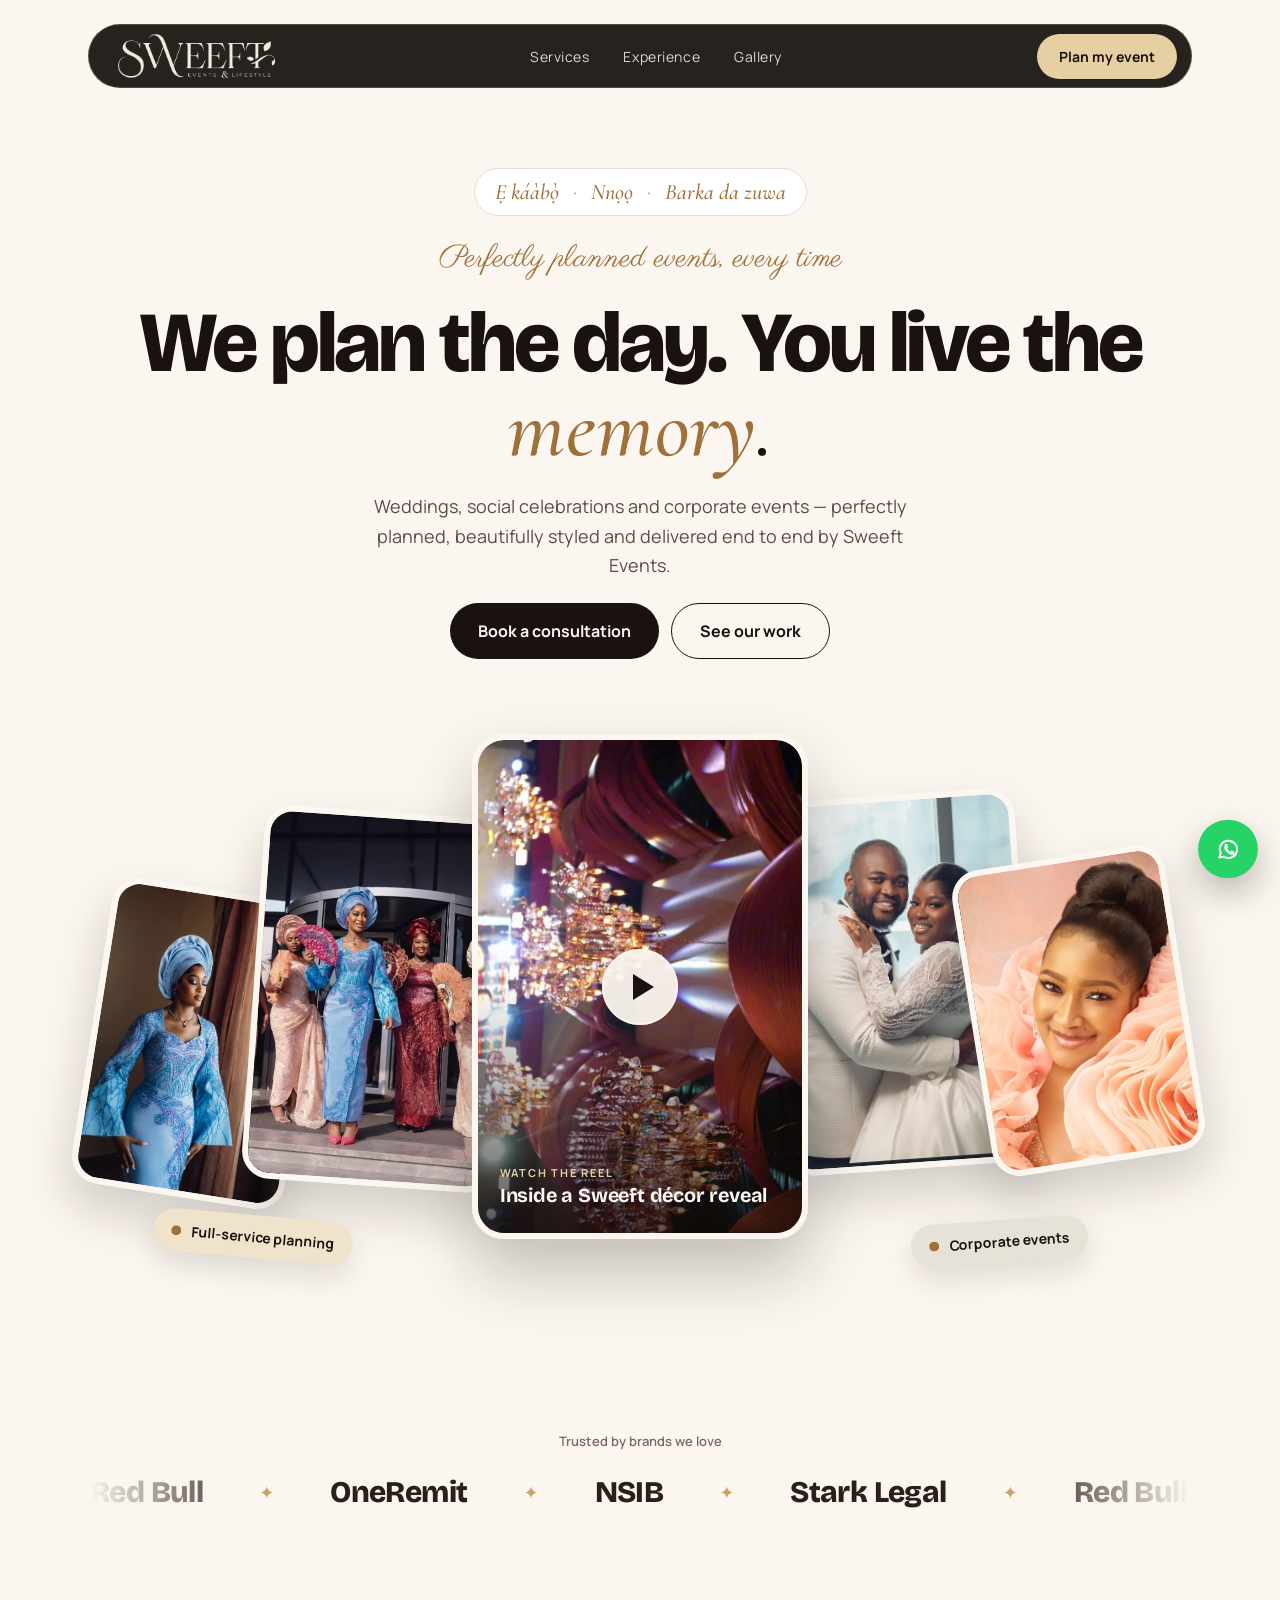
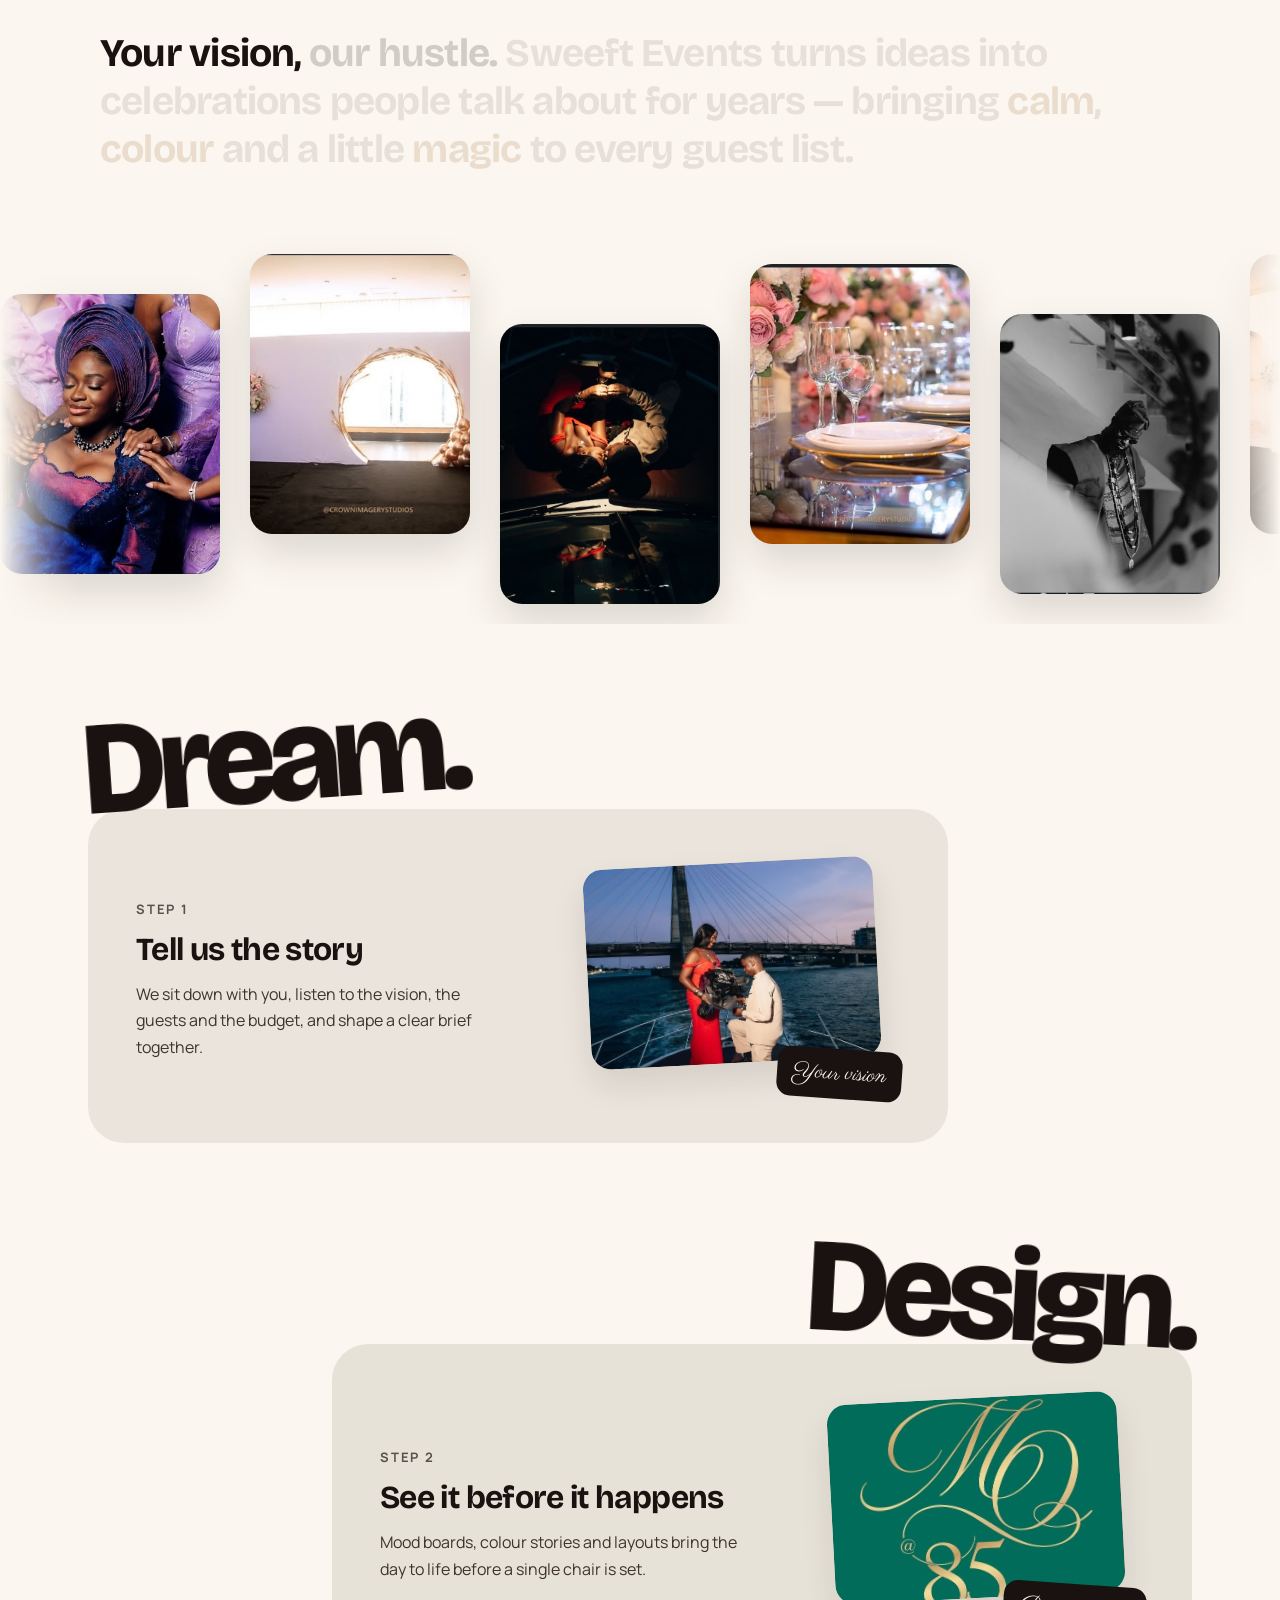
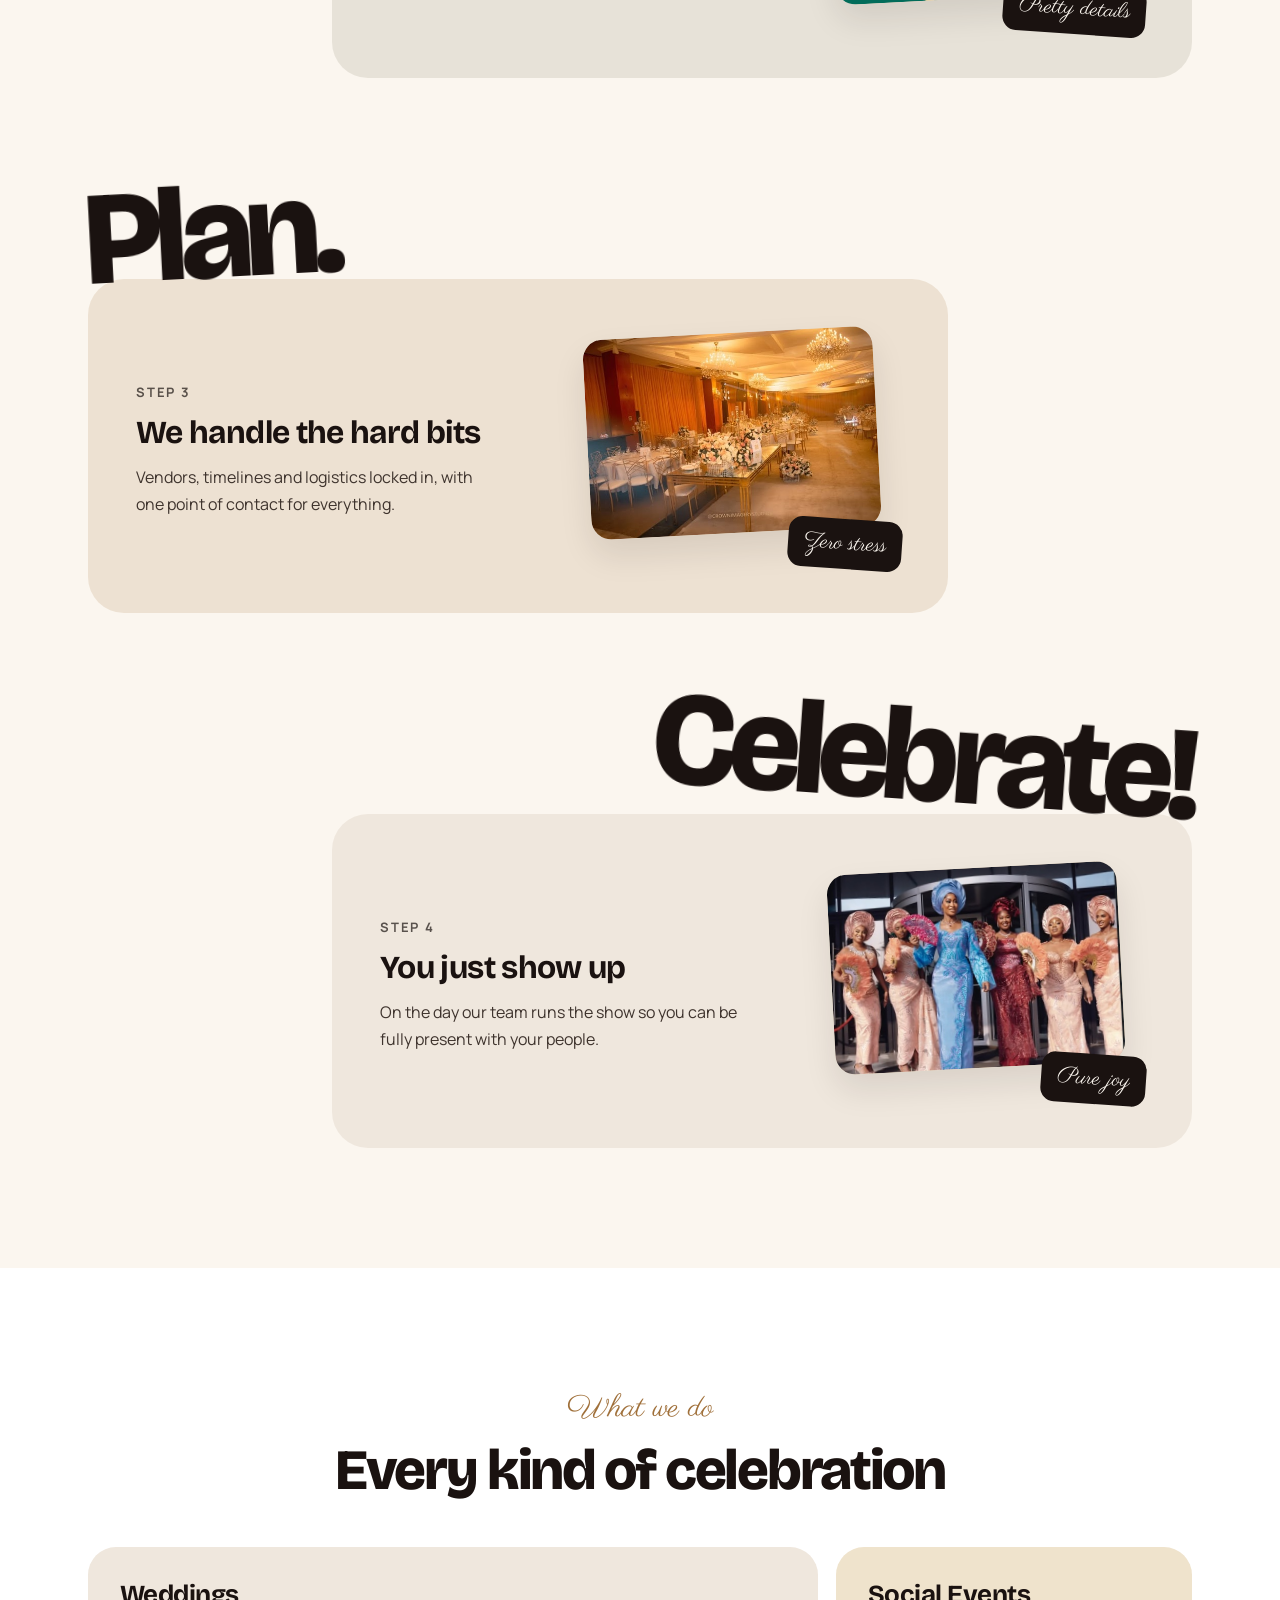
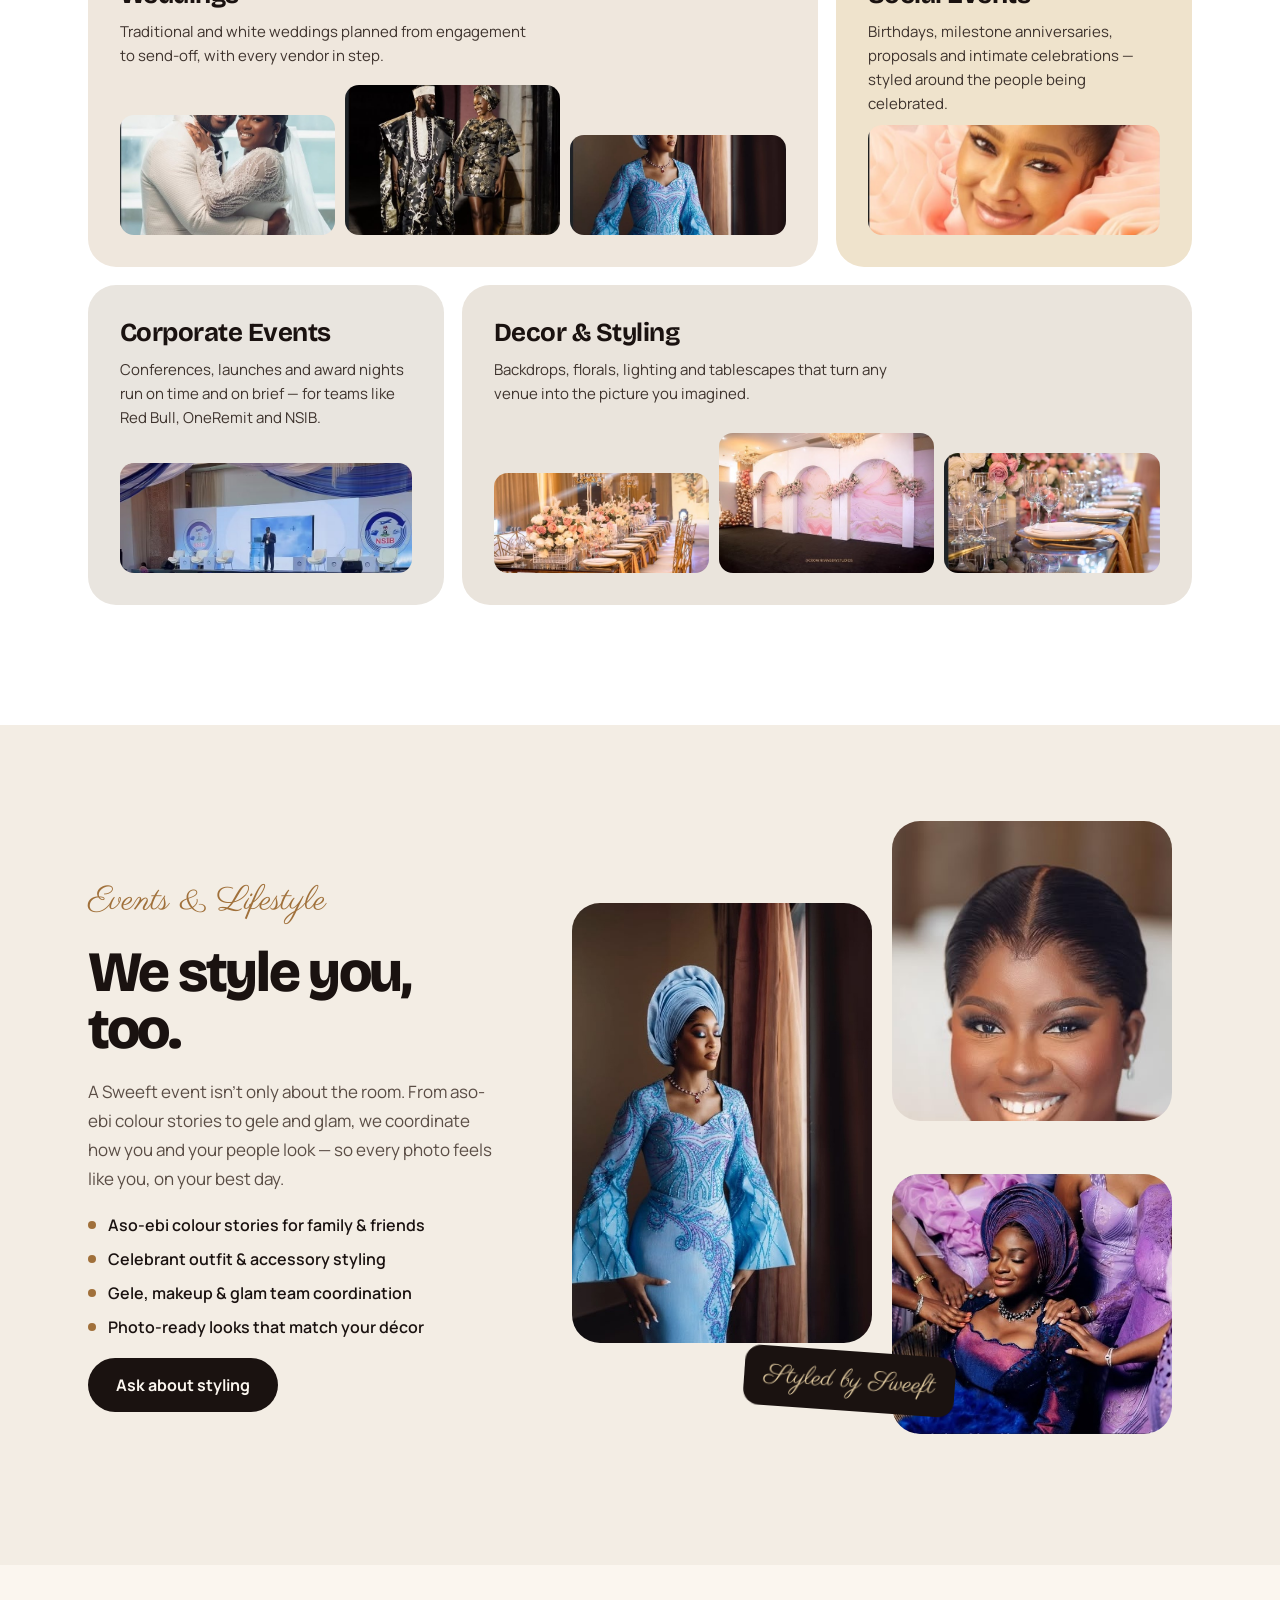
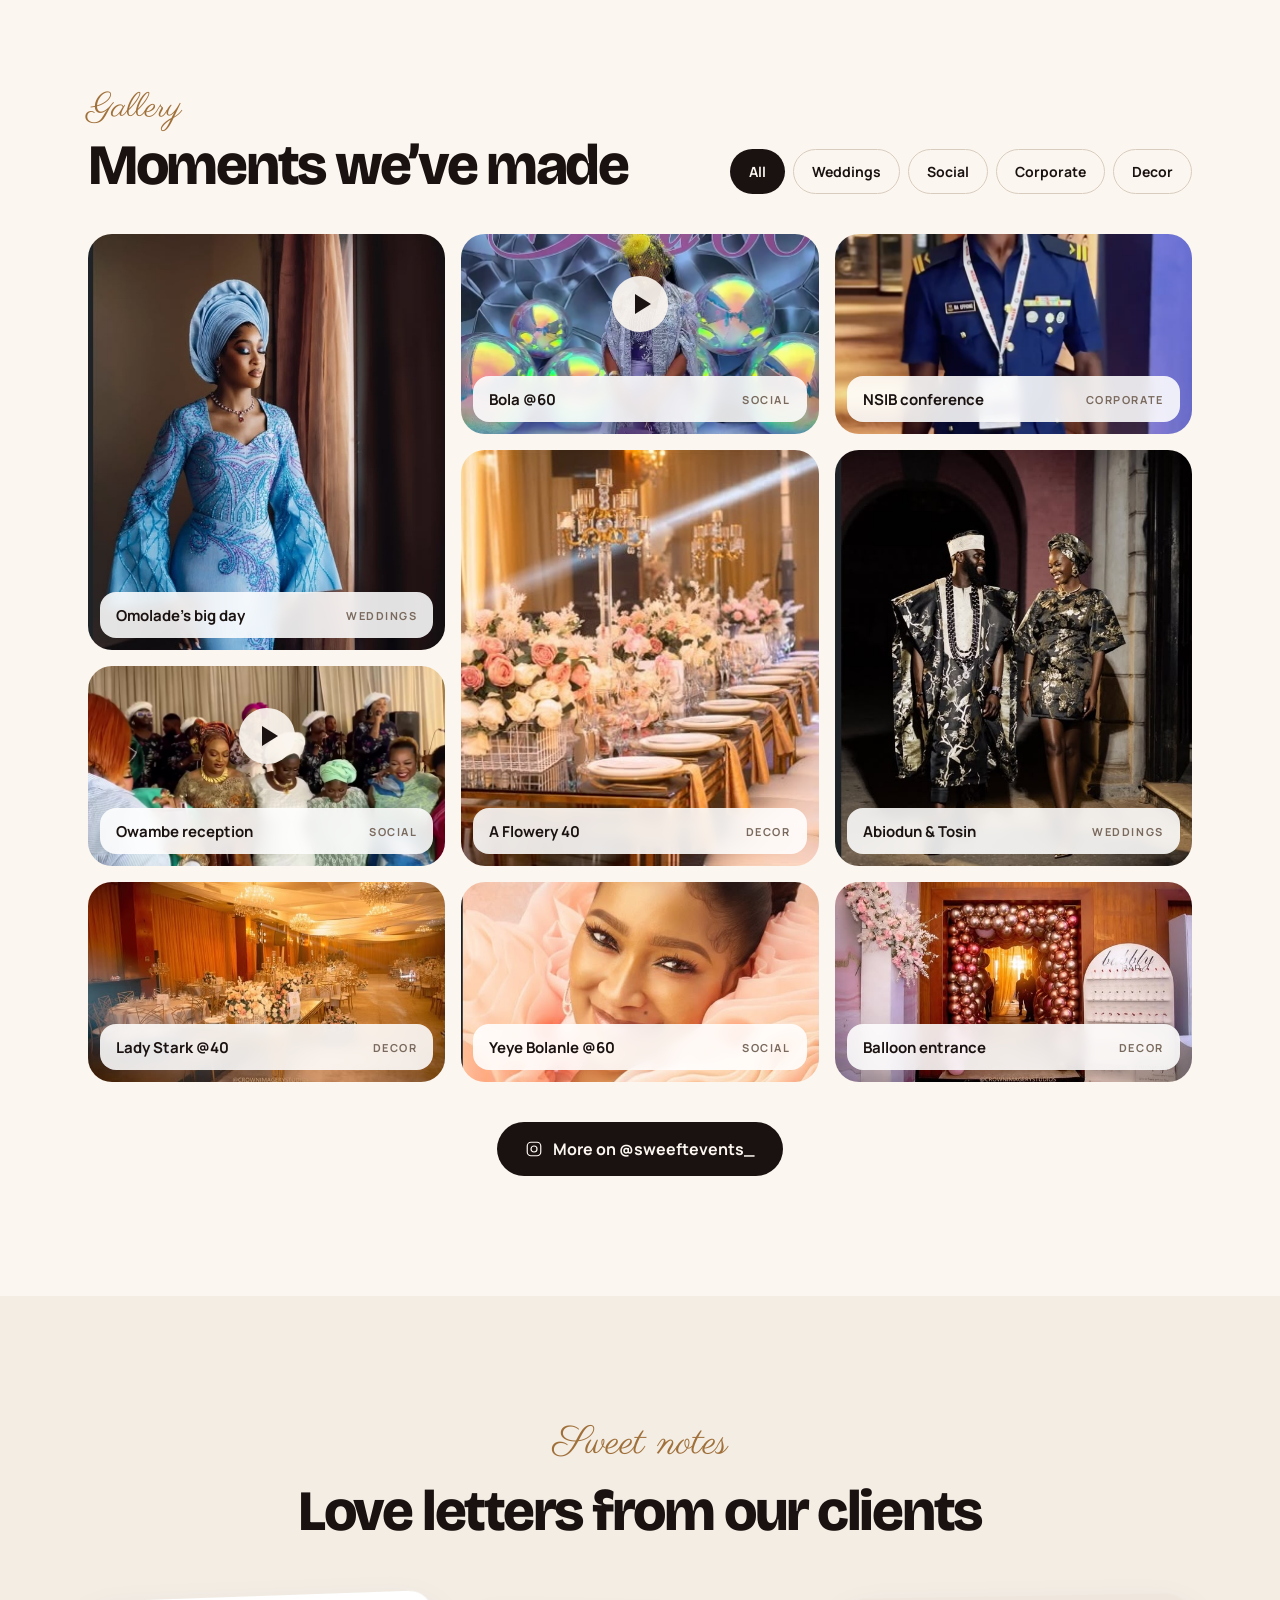
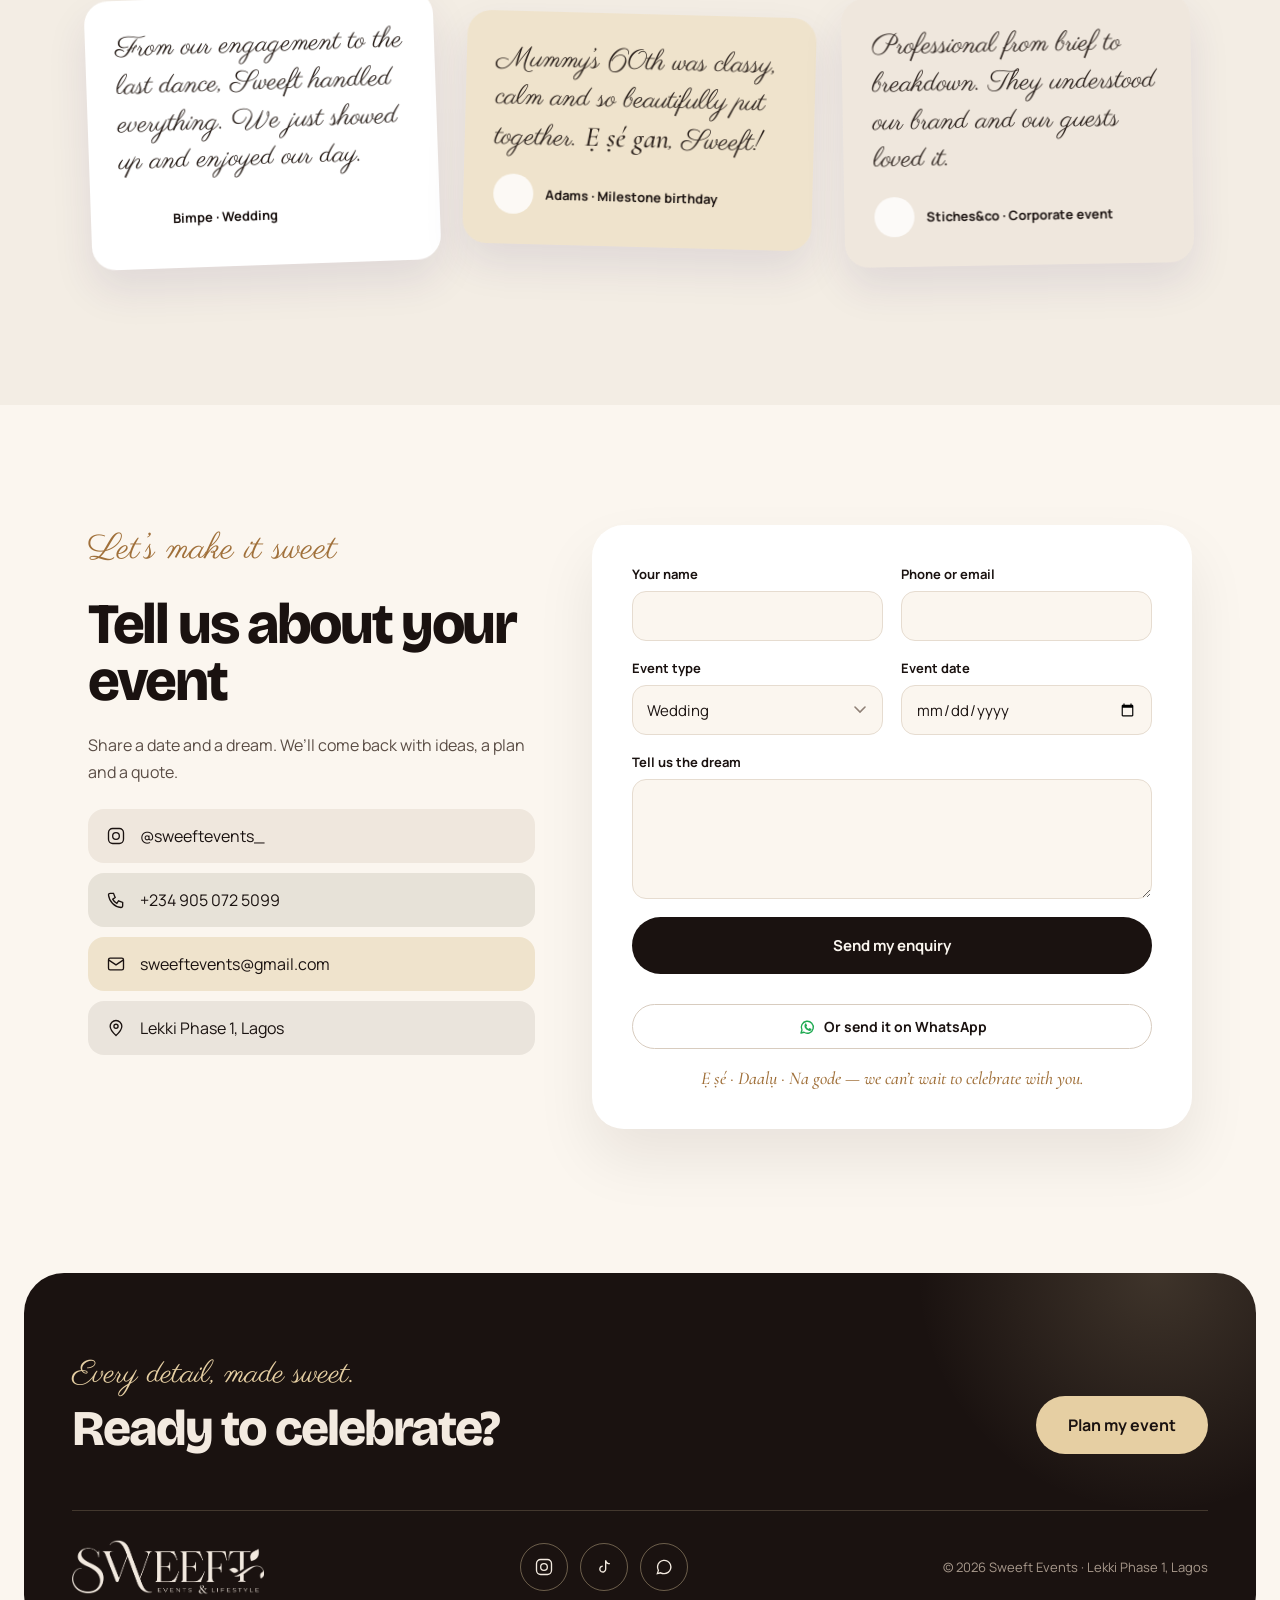
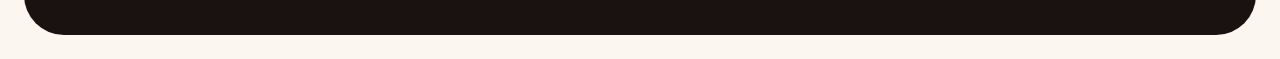
==== sweeft-events-aws/site/index.html @ 555721bb "Sweeft Events static site + project docs" ====
<!DOCTYPE html>
<html lang="en">
<head>
  <meta charset="UTF-8" />
  <meta name="viewport" content="width=device-width, initial-scale=1" />
  <title>Sweeft Events — Weddings, social & corporate events in Lagos</title>
  <meta name="description" content="Weddings, social celebrations and corporate events — perfectly planned, beautifully styled and delivered end to end by Sweeft Events, Lekki Phase 1, Lagos." />
  <link rel="preload" href="fonts/bricolage-grotesque-latin-standard-normal.woff2" as="font" type="font/woff2" crossorigin />
  <link rel="preload" href="fonts/manrope-latin-400-normal.woff2" as="font" type="font/woff2" crossorigin />
  <link rel="preload" href="fonts/manrope-latin-700-normal.woff2" as="font" type="font/woff2" crossorigin />
  <link rel="preload" href="fonts/cormorant-garamond-latin-500-italic.woff2" as="font" type="font/woff2" crossorigin />
  <link rel="preload" href="fonts/parisienne-latin-400-normal.woff2" as="font" type="font/woff2" crossorigin />
  <script>document.documentElement.classList.add("js")</script>
  <link rel="stylesheet" href="css/fonts.css" />
  <link rel="stylesheet" href="css/styles.css" />
  <link rel="stylesheet" href="css/home.css" />
  <link rel="stylesheet" href="css/birthday.css" />
  <script src="js/birthday.js"></script>
</head>
<body data-page="home">
  <div id="nav-root"></div>

  <main>
    <!-- ============ HERO ============ -->
    <section class="hero">
      <div class="hero-head">
        <div class="greet reveal" style="--d:.1s">
          <span class="serif-i" data-lang="yo">Ẹ káàbọ̀</span><i>·</i>
          <span class="serif-i" data-lang="ig">Nnọọ</span><i>·</i>
          <span class="serif-i" data-lang="ha">Barka da zuwa</span>
        </div>
        <p class="script hero-tag reveal" style="--d:.25s">Perfectly planned events, every time</p>
        <h1 class="display hero-title split" data-split style="--d:.35s">We plan the day. You live the <em class="serif-i gold">memory</em><em class="serif-i">.</em></h1>
        <p class="hero-sub reveal" style="--d:.7s">Weddings, social celebrations and corporate events — perfectly planned, beautifully styled and delivered end to end by Sweeft Events.</p>
        <div class="hero-ctas reveal" style="--d:.85s">
          <a href="contact.html" class="btn btn-dark">Book a consultation</a>
          <a href="gallery.html" class="btn btn-outline">See our work</a>
        </div>
      </div>

      <div class="fan" data-fan>
        <div class="fan-card fc-1" style="--r:9deg;--x:-40px;--fd:0s"><div class="ph"><img src="assets/fan-omolade.png" alt="Omolade in a blue gele and lace gown" /></div></div>
        <div class="fan-card fc-2" style="--r:4deg;--x:-24px;--fd:.6s"><div class="ph"><img src="assets/fan-lades.png" alt="#LADEs4everADE aso-ebi guests" /></div></div>
        <div class="fan-card fc-4" style="--r:-4deg;--x:24px;--fd:.3s"><div class="ph"><img src="assets/fan-abiodun-tosin.png" alt="Abiodun and Tosin on their wedding day" /></div></div>
        <div class="fan-card fc-5" style="--r:-9deg;--x:40px;--fd:.9s"><div class="ph"><img src="assets/fan-yeye-bolanle.png" alt="Yeye Bolanle at her 60th" /></div></div>
        <div class="fan-reel" data-reel data-video="mk-decor">
          <div class="ph">
            <img src="assets/fan-reel-mk.png" alt="Inside a Sweeft décor reveal" />
            <video muted loop playsinline preload="none" poster="assets/fan-reel-mk.png" data-src="assets/videos/mk-decor.mp4"></video>
          </div>
          <div class="reel-shade"></div>
          <button class="reel-play" aria-label="Play the décor reveal reel"><img src="assets/play.svg" alt="" /></button>
          <div class="reel-cap">
            <small>WATCH THE REEL</small>
            <strong>Inside a Sweeft décor reveal</strong>
          </div>
        </div>
        <div class="chip chip-a" style="--r:5deg"><img src="assets/dot.svg" alt="" />Full-service planning</div>
        <div class="chip chip-b" style="--r:-4deg"><img src="assets/dot.svg" alt="" />Corporate events</div>
      </div>
    </section>

    <!-- ============ BRANDS ============ -->
    <section class="brands">
      <p class="brands-label reveal">Trusted by brands we love</p>
      <div class="marquee" aria-label="Red Bull, OneRemit, NSIB, Stark Legal">
        <div class="marquee-track">
          <span class="display">Red Bull</span><i>✦</i><span class="display">OneRemit</span><i>✦</i><span class="display">NSIB</span><i>✦</i><span class="display">Stark Legal</span><i>✦</i>
          <span class="display" aria-hidden="true">Red Bull</span><i>✦</i><span class="display" aria-hidden="true">OneRemit</span><i>✦</i><span class="display" aria-hidden="true">NSIB</span><i>✦</i><span class="display" aria-hidden="true">Stark Legal</span><i>✦</i>
        </div>
      </div>
    </section>

    <!-- ============ INTRO STATEMENT ============ -->
    <section class="intro">
      <p class="display intro-text" data-word-reveal>
        <b>Your vision, our hustle.</b> Sweeft Events turns ideas into celebrations people talk about for years — bringing <span class="gold">calm</span>, <span class="gold">colour</span> and a little <span class="gold">magic</span> to every guest list.
      </p>
    </section>

    <!-- ============ MOVING PHOTO BAND (seamless loop) ============ -->
    <section class="band" data-band aria-label="Moments from Sweeft events">
      <div class="band-track">
        <div class="band-set"><figure class="bp ph" style="--y:40px"><img src="assets/band-1.png" alt="Bride in aso-oke with her bridesmaids" loading="lazy" /></figure><figure class="bp ph" style="--y:0px"><img src="assets/band-2.png" alt="Moon-gate arch set-up" loading="lazy" /></figure><figure class="bp ph" style="--y:70px"><img src="assets/band-3.png" alt="Couple portrait at night" loading="lazy" /></figure><figure class="bp ph" style="--y:10px"><img src="assets/band-4.png" alt="Pink florals and gold tableware" loading="lazy" /></figure><figure class="bp ph" style="--y:60px"><img src="assets/band-5.png" alt="Groom in agbada" loading="lazy" /></figure><figure class="bp ph" style="--y:0px"><img src="assets/band-6.png" alt="Marble arches with florals" loading="lazy" /></figure><figure class="bp ph" style="--y:50px"><img src="assets/g-balloon.png" alt="Balloon entrance" loading="lazy" /></figure><figure class="bp ph" style="--y:20px"><img src="assets/style-2.png" alt="Glam makeup close-up" loading="lazy" /></figure><figure class="bp ph" style="--y:70px"><img src="assets/g-ladystark.png" alt="Lady Stark @40 tablescape" loading="lazy" /></figure><figure class="bp ph" style="--y:0px"><img src="assets/step-4.png" alt="Celebrant with friends in aso-ebi" loading="lazy" /></figure><figure class="bp ph" style="--y:45px"><img src="assets/bts-3.png" alt="Florals on marble arches" loading="lazy" /></figure><figure class="bp ph" style="--y:15px"><img src="assets/g-omolade.png" alt="Omolade in a blue gele" loading="lazy" /></figure><figure class="bp ph" style="--y:65px"><img src="assets/svc-wed-2.png" alt="Wedding moment" loading="lazy" /></figure><figure class="bp ph" style="--y:5px"><img src="assets/gp-glam.png" alt="Birthday glam" loading="lazy" /></figure><figure class="bp ph" style="--y:55px"><img src="assets/bts-2.png" alt="Pink roses on a long table" loading="lazy" /></figure><figure class="bp ph" style="--y:25px"><img src="assets/sv-corp-pol.png" alt="Corporate event detail" loading="lazy" /></figure></div>
        <div class="band-set" aria-hidden="true"><figure class="bp ph" style="--y:40px"><img src="assets/band-1.png" alt="Bride in aso-oke with her bridesmaids" loading="lazy" /></figure><figure class="bp ph" style="--y:0px"><img src="assets/band-2.png" alt="Moon-gate arch set-up" loading="lazy" /></figure><figure class="bp ph" style="--y:70px"><img src="assets/band-3.png" alt="Couple portrait at night" loading="lazy" /></figure><figure class="bp ph" style="--y:10px"><img src="assets/band-4.png" alt="Pink florals and gold tableware" loading="lazy" /></figure><figure class="bp ph" style="--y:60px"><img src="assets/band-5.png" alt="Groom in agbada" loading="lazy" /></figure><figure class="bp ph" style="--y:0px"><img src="assets/band-6.png" alt="Marble arches with florals" loading="lazy" /></figure><figure class="bp ph" style="--y:50px"><img src="assets/g-balloon.png" alt="Balloon entrance" loading="lazy" /></figure><figure class="bp ph" style="--y:20px"><img src="assets/style-2.png" alt="Glam makeup close-up" loading="lazy" /></figure><figure class="bp ph" style="--y:70px"><img src="assets/g-ladystark.png" alt="Lady Stark @40 tablescape" loading="lazy" /></figure><figure class="bp ph" style="--y:0px"><img src="assets/step-4.png" alt="Celebrant with friends in aso-ebi" loading="lazy" /></figure><figure class="bp ph" style="--y:45px"><img src="assets/bts-3.png" alt="Florals on marble arches" loading="lazy" /></figure><figure class="bp ph" style="--y:15px"><img src="assets/g-omolade.png" alt="Omolade in a blue gele" loading="lazy" /></figure><figure class="bp ph" style="--y:65px"><img src="assets/svc-wed-2.png" alt="Wedding moment" loading="lazy" /></figure><figure class="bp ph" style="--y:5px"><img src="assets/gp-glam.png" alt="Birthday glam" loading="lazy" /></figure><figure class="bp ph" style="--y:55px"><img src="assets/bts-2.png" alt="Pink roses on a long table" loading="lazy" /></figure><figure class="bp ph" style="--y:25px"><img src="assets/sv-corp-pol.png" alt="Corporate event detail" loading="lazy" /></figure></div>
      </div>
    </section>

    <!-- ============ EXPERIENCE (4 steps) ============ -->
    <section class="experience" id="experience">
      <div class="wrap steps">
        <article class="step">
          <h2 class="display giant reveal-l" style="--r:-4deg">Dream.</h2>
          <div class="step-card reveal" style="background:var(--card-d)">
            <div class="step-text">
              <small>STEP 1</small>
              <h3>Tell us the story</h3>
              <p>We sit down with you, listen to the vision, the guests and the budget, and shape a clear brief together.</p>
            </div>
            <div class="step-visual">
              <div class="step-photo ph"><img src="assets/step-1.png" alt="A couple on a boat in Lagos at dusk" /></div>
              <span class="note script">Your vision</span>
            </div>
          </div>
        </article>
        <article class="step step-right">
          <h2 class="display giant reveal-r" style="--r:3deg">Design.</h2>
          <div class="step-card reveal" style="background:var(--card-e)">
            <div class="step-text">
              <small>STEP 2</small>
              <h3>See it before it happens</h3>
              <p>Mood boards, colour stories and layouts bring the day to life before a single chair is set.</p>
            </div>
            <div class="step-visual">
              <div class="step-photo ph"><img src="assets/step-2.png" alt="Gold monogram on emerald card" /></div>
              <span class="note script">Pretty details</span>
            </div>
          </div>
        </article>
        <article class="step">
          <h2 class="display giant reveal-l" style="--r:-3deg">Plan.</h2>
          <div class="step-card reveal" style="background:var(--card-f)">
            <div class="step-text">
              <small>STEP 3</small>
              <h3>We handle the hard bits</h3>
              <p>Vendors, timelines and logistics locked in, with one point of contact for everything.</p>
            </div>
            <div class="step-visual">
              <div class="step-photo ph"><img src="assets/step-3.png" alt="A banquet hall set for a reception" /></div>
              <span class="note script">Zero stress</span>
            </div>
          </div>
        </article>
        <article class="step step-right">
          <h2 class="display giant reveal-r" style="--r:4deg">Celebrate!</h2>
          <div class="step-card reveal" style="background:var(--card-a)">
            <div class="step-text">
              <small>STEP 4</small>
              <h3>You just show up</h3>
              <p>On the day our team runs the show so you can be fully present with your people.</p>
            </div>
            <div class="step-visual">
              <div class="step-photo ph"><img src="assets/step-4.png" alt="Celebrant with friends in aso-ebi" /></div>
              <span class="note script">Pure joy</span>
            </div>
          </div>
        </article>
      </div>
    </section>

    <!-- ============ SERVICES BENTO ============ -->
    <section class="services" id="services">
      <div class="sec-head">
        <p class="script reveal">What we do</p>
        <h2 class="display sec-title split" data-split>Every kind of celebration</h2>
      </div>
      <div class="wrap bento">
        <a href="services.html#weddings" class="bento-card wide reveal" style="background:var(--card-a)">
          <div class="bento-text"><h3>Weddings</h3><p>Traditional and white weddings planned from engagement to send-off, with every vendor in step.</p></div>
          <div class="thumbs">
            <div class="ph" style="height:120px"><img src="assets/svc-wed-1.png" alt="" /></div>
            <div class="ph" style="height:150px"><img src="assets/svc-wed-2.png" alt="" /></div>
            <div class="ph" style="height:100px"><img src="assets/svc-wed-3.png" alt="" /></div>
          </div>
          <span class="bento-arrow" aria-hidden="true">→</span>
        </a>
        <a href="services.html#social" class="bento-card reveal" style="background:var(--card-b);--d:.1s">
          <div class="bento-text"><h3>Social Events</h3><p>Birthdays, milestone anniversaries, proposals and intimate celebrations — styled around the people being celebrated.</p></div>
          <div class="thumbs"><div class="ph" style="height:110px"><img src="assets/svc-social.png" alt="" /></div></div>
          <span class="bento-arrow" aria-hidden="true">→</span>
        </a>
        <a href="services.html#corporate" class="bento-card reveal" style="background:var(--card-c)">
          <div class="bento-text"><h3>Corporate Events</h3><p>Conferences, launches and award nights run on time and on brief — for teams like Red Bull, OneRemit and NSIB.</p></div>
          <div class="thumbs"><div class="ph" style="height:110px"><img src="assets/svc-corp.png" alt="" /></div></div>
          <span class="bento-arrow" aria-hidden="true">→</span>
        </a>
        <a href="services.html#decor" class="bento-card wide reveal" style="background:var(--card-d);--d:.1s">
          <div class="bento-text"><h3>Decor &amp; Styling</h3><p>Backdrops, florals, lighting and tablescapes that turn any venue into the picture you imagined.</p></div>
          <div class="thumbs">
            <div class="ph" style="height:100px"><img src="assets/svc-decor-1.png" alt="" /></div>
            <div class="ph" style="height:140px"><img src="assets/svc-decor-2.png" alt="" /></div>
            <div class="ph" style="height:120px"><img src="assets/svc-decor-3.png" alt="" /></div>
          </div>
          <span class="bento-arrow" aria-hidden="true">→</span>
        </a>
      </div>
    </section>

    <!-- ============ STYLED BY SWEEFT ============ -->
    <section class="styled">
      <div class="wrap styled-row">
        <div class="styled-text">
          <p class="script reveal">Events &amp; Lifestyle</p>
          <h2 class="display sec-title split" data-split>We style you, too.</h2>
          <p class="lede reveal" style="--d:.15s">A Sweeft event isn’t only about the room. From aso-ebi colour stories to gele and glam, we coordinate how you and your people look — so every photo feels like you, on your best day.</p>
          <ul class="perks">
            <li class="reveal" style="--d:.2s"><img src="assets/dot-gold.svg" alt="" />Aso-ebi colour stories for family &amp; friends</li>
            <li class="reveal" style="--d:.28s"><img src="assets/dot-gold.svg" alt="" />Celebrant outfit &amp; accessory styling</li>
            <li class="reveal" style="--d:.36s"><img src="assets/dot-gold.svg" alt="" />Gele, makeup &amp; glam team coordination</li>
            <li class="reveal" style="--d:.44s"><img src="assets/dot-gold.svg" alt="" />Photo-ready looks that match your décor</li>
          </ul>
          <a href="contact.html?type=styling" class="btn btn-dark reveal" style="--d:.5s">Ask about styling</a>
        </div>
        <div class="collage" data-collage>
          <div class="cl cl-1 ph" data-depth="-0.06"><img src="assets/style-1.png" alt="Bride in blue lace and gele" /></div>
          <div class="cl cl-2 ph" data-depth="0.08"><img src="assets/style-2.png" alt="Glam makeup close-up" /></div>
          <div class="cl cl-3 ph" data-depth="-0.03"><img src="assets/style-3.png" alt="Bride being dressed by her friends" /></div>
          <span class="cl-tag script">Styled by Sweeft</span>
        </div>
      </div>
    </section>

    <!-- ============ GALLERY ============ -->
    <section class="gallery" id="gallery">
      <div class="wrap gallery-head">
        <div>
          <p class="script reveal">Gallery</p>
          <h2 class="display sec-title split" data-split>Moments we’ve made</h2>
        </div>
        <div class="filters reveal" data-filters>
          <span class="filter-pill" aria-hidden="true"></span>
          <button class="is-active" data-filter="all">All</button>
          <button data-filter="weddings">Weddings</button>
          <button data-filter="social">Social</button>
          <button data-filter="corporate">Corporate</button>
          <button data-filter="decor">Decor</button>
        </div>
      </div>
      <div class="wrap masonry" data-masonry>
        <figure class="tile tall" data-cat="weddings"><div class="ph"><img src="assets/g-omolade.png" alt="Omolade’s big day" /></div><figcaption><b>Omolade’s big day</b><small>WEDDINGS</small></figcaption></figure>
        <figure class="tile" data-cat="social" data-video="bola60"><div class="ph"><img src="assets/g-bola60.png" alt="Bola @60" /></div><span class="tile-play"><img src="assets/play-sm.svg" alt="" /></span><figcaption><b>Bola @60</b><small>SOCIAL</small></figcaption></figure>
        <figure class="tile" data-cat="corporate"><div class="ph"><img src="assets/g-nsib.png" alt="NSIB conference" /></div><figcaption><b>NSIB conference</b><small>CORPORATE</small></figcaption></figure>
        <figure class="tile tall" data-cat="decor"><div class="ph"><img src="assets/g-flowery40.png" alt="A Flowery 40" /></div><figcaption><b>A Flowery 40</b><small>DECOR</small></figcaption></figure>
        <figure class="tile tall" data-cat="weddings"><div class="ph"><img src="assets/g-abiodun.png" alt="Abiodun &amp; Tosin" /></div><figcaption><b>Abiodun &amp; Tosin</b><small>WEDDINGS</small></figcaption></figure>
        <figure class="tile" data-cat="social" data-video="owambe"><div class="ph"><img src="assets/g-owambe.png" alt="Owambe reception" /></div><span class="tile-play"><img src="assets/play-sm.svg" alt="" /></span><figcaption><b>Owambe reception</b><small>SOCIAL</small></figcaption></figure>
        <figure class="tile" data-cat="decor"><div class="ph"><img src="assets/g-ladystark.png" alt="Lady Stark @40" /></div><figcaption><b>Lady Stark @40</b><small>DECOR</small></figcaption></figure>
        <figure class="tile" data-cat="social"><div class="ph"><img src="assets/g-yeye.png" alt="Yeye Bolanle @60" /></div><figcaption><b>Yeye Bolanle @60</b><small>SOCIAL</small></figcaption></figure>
        <figure class="tile" data-cat="decor"><div class="ph"><img src="assets/g-balloon.png" alt="Balloon entrance" /></div><figcaption><b>Balloon entrance</b><small>DECOR</small></figcaption></figure>
      </div>
      <div class="center reveal">
        <a class="btn btn-dark" href="https://www.instagram.com/sweeftevents_/" target="_blank" rel="noopener"><img src="assets/ig.svg" alt="" width="18" height="18" />More on @sweeftevents_</a>
      </div>
    </section>

    <!-- ============ SWEET NOTES ============ -->
    <section class="notes">
      <div class="sec-head">
        <p class="script reveal" style="font-size:40px">Sweet notes</p>
        <h2 class="display sec-title split" data-split>Love letters from our clients</h2>
      </div>
      <div class="wrap note-row">
        <blockquote class="note-card reveal" style="--r:-2deg;background:#fff">
          <p>From our engagement to the last dance, Sweeft handled everything. We just showed up and enjoyed our day.</p>
          <footer><img src="assets/avatar.svg" alt="" />Bimpe · Wedding</footer>
        </blockquote>
        <blockquote class="note-card reveal" style="--r:1.5deg;background:var(--card-b);--d:.12s">
          <p>Mummy’s 60th was classy, calm and so beautifully put together. <span class="serif-i">Ẹ ṣé gan</span>, Sweeft!</p>
          <footer><img src="assets/avatar.svg" alt="" />Adams · Milestone birthday</footer>
        </blockquote>
        <blockquote class="note-card reveal" style="--r:-1deg;background:var(--card-a);--d:.24s">
          <p>Professional from brief to breakdown. They understood our brand and our guests loved it.</p>
          <footer><img src="assets/avatar.svg" alt="" />Stiches&amp;co · Corporate event</footer>
        </blockquote>
      </div>
    </section>

    <!-- ============ CONTACT ============ -->
    <section class="contact" id="contact">
      <div class="wrap contact-row">
        <div class="contact-info">
          <p class="script reveal" style="font-size:36px">Let’s make it sweet</p>
          <h2 class="display sec-title split" data-split>Tell us about your event</h2>
          <p class="lede reveal" style="--d:.15s">Share a date and a dream. We’ll come back with ideas, a plan and a quote.</p>
          <div class="contact-rows">
            <a class="crow reveal" style="background:var(--card-a);--d:.2s" href="https://www.instagram.com/sweeftevents_/" target="_blank" rel="noopener"><img src="assets/i-ig.svg" alt="" />@sweeftevents_</a>
            <a class="crow reveal" style="background:var(--card-e);--d:.26s" href="tel:+2349050725099"><img src="assets/i-phone.svg" alt="" />+234 905 072 5099</a>
            <a class="crow reveal" style="background:var(--card-b);--d:.32s" href="mailto:sweeftevents@gmail.com"><img src="assets/i-mail.svg" alt="" />sweeftevents@gmail.com</a>
            <a class="crow reveal" style="background:var(--card-d);--d:.38s" href="https://maps.google.com/?q=Lekki+Phase+1+Lagos" target="_blank" rel="noopener"><img src="assets/i-pin.svg" alt="" />Lekki Phase 1, Lagos</a>
          </div>
        </div>
        <form class="enquiry reveal-scale" data-enquiry novalidate>
          <div class="pair">
            <div class="field"><label for="h-name">Your name</label><input class="input" id="h-name" name="name" required /></div>
            <div class="field"><label for="h-contact">Phone or email</label><input class="input" id="h-contact" name="contact" required /></div>
          </div>
          <div class="pair">
            <div class="field"><label for="h-type">Event type</label>
              <select class="input" id="h-type" name="type"><option>Wedding</option><option>Social event</option><option>Corporate event</option><option>Decor &amp; styling</option><option>Other</option></select>
            </div>
            <div class="field"><label for="h-date">Event date</label><input class="input" id="h-date" name="date" type="date" /></div>
          </div>
          <div class="field"><label for="h-dream">Tell us the dream</label><textarea class="input" id="h-dream" name="dream"></textarea></div>
          <button class="btn btn-dark btn-block" type="submit">Send my enquiry</button>
          <p class="thanks serif-i">Ẹ ṣé · Daalụ · Na gode — we can’t wait to celebrate with you.</p>
        </form>
      </div>
    </section>
  </main>

  <div id="footer-root"></div>

  <script src="js/lenis.min.js"></script>
  <script src="js/config.js"></script>
  <script src="js/main.js"></script>
</body>
</html>
---- sweeft-events-aws/site/css/fonts.css ----
/* Self-hosted fonts (Fontsource, SIL Open Font License) */
/* manrope-vietnamese-400-normal */
@font-face {
  font-family: 'Manrope';
  font-style: normal;
  font-display: swap;
  font-weight: 400;
  src: url(../fonts/manrope-vietnamese-400-normal.woff2) format('woff2');
  unicode-range: U+0102-0103,U+0110-0111,U+0128-0129,U+0168-0169,U+01A0-01A1,U+01AF-01B0,U+0300-0301,U+0303-0304,U+0308-0309,U+0323,U+0329,U+1EA0-1EF9,U+20AB;
}

/* manrope-latin-ext-400-normal */
@font-face {
  font-family: 'Manrope';
  font-style: normal;
  font-display: swap;
  font-weight: 400;
  src: url(../fonts/manrope-latin-ext-400-normal.woff2) format('woff2');
  unicode-range: U+0100-02BA,U+02BD-02C5,U+02C7-02CC,U+02CE-02D7,U+02DD-02FF,U+0304,U+0308,U+0329,U+1D00-1DBF,U+1E00-1E9F,U+1EF2-1EFF,U+2020,U+20A0-20AB,U+20AD-20C0,U+2113,U+2C60-2C7F,U+A720-A7FF;
}

/* manrope-latin-400-normal */
@font-face {
  font-family: 'Manrope';
  font-style: normal;
  font-display: swap;
  font-weight: 400;
  src: url(../fonts/manrope-latin-400-normal.woff2) format('woff2');
  unicode-range: U+0000-00FF,U+0131,U+0152-0153,U+02BB-02BC,U+02C6,U+02DA,U+02DC,U+0304,U+0308,U+0329,U+2000-206F,U+20AC,U+2122,U+2191,U+2193,U+2212,U+2215,U+FEFF,U+FFFD;
}

/* manrope-vietnamese-600-normal */
@font-face {
  font-family: 'Manrope';
  font-style: normal;
  font-display: swap;
  font-weight: 600;
  src: url(../fonts/manrope-vietnamese-600-normal.woff2) format('woff2');
  unicode-range: U+0102-0103,U+0110-0111,U+0128-0129,U+0168-0169,U+01A0-01A1,U+01AF-01B0,U+0300-0301,U+0303-0304,U+0308-0309,U+0323,U+0329,U+1EA0-1EF9,U+20AB;
}

/* manrope-latin-ext-600-normal */
@font-face {
  font-family: 'Manrope';
  font-style: normal;
  font-display: swap;
  font-weight: 600;
  src: url(../fonts/manrope-latin-ext-600-normal.woff2) format('woff2');
  unicode-range: U+0100-02BA,U+02BD-02C5,U+02C7-02CC,U+02CE-02D7,U+02DD-02FF,U+0304,U+0308,U+0329,U+1D00-1DBF,U+1E00-1E9F,U+1EF2-1EFF,U+2020,U+20A0-20AB,U+20AD-20C0,U+2113,U+2C60-2C7F,U+A720-A7FF;
}

/* manrope-latin-600-normal */
@font-face {
  font-family: 'Manrope';
  font-style: normal;
  font-display: swap;
  font-weight: 600;
  src: url(../fonts/manrope-latin-600-normal.woff2) format('woff2');
  unicode-range: U+0000-00FF,U+0131,U+0152-0153,U+02BB-02BC,U+02C6,U+02DA,U+02DC,U+0304,U+0308,U+0329,U+2000-206F,U+20AC,U+2122,U+2191,U+2193,U+2212,U+2215,U+FEFF,U+FFFD;
}

/* manrope-vietnamese-700-normal */
@font-face {
  font-family: 'Manrope';
  font-style: normal;
  font-display: swap;
  font-weight: 700;
  src: url(../fonts/manrope-vietnamese-700-normal.woff2) format('woff2');
  unicode-range: U+0102-0103,U+0110-0111,U+0128-0129,U+0168-0169,U+01A0-01A1,U+01AF-01B0,U+0300-0301,U+0303-0304,U+0308-0309,U+0323,U+0329,U+1EA0-1EF9,U+20AB;
}

/* manrope-latin-ext-700-normal */
@font-face {
  font-family: 'Manrope';
  font-style: normal;
  font-display: swap;
  font-weight: 700;
  src: url(../fonts/manrope-latin-ext-700-normal.woff2) format('woff2');
  unicode-range: U+0100-02BA,U+02BD-02C5,U+02C7-02CC,U+02CE-02D7,U+02DD-02FF,U+0304,U+0308,U+0329,U+1D00-1DBF,U+1E00-1E9F,U+1EF2-1EFF,U+2020,U+20A0-20AB,U+20AD-20C0,U+2113,U+2C60-2C7F,U+A720-A7FF;
}

/* manrope-latin-700-normal */
@font-face {
  font-family: 'Manrope';
  font-style: normal;
  font-display: swap;
  font-weight: 700;
  src: url(../fonts/manrope-latin-700-normal.woff2) format('woff2');
  unicode-range: U+0000-00FF,U+0131,U+0152-0153,U+02BB-02BC,U+02C6,U+02DA,U+02DC,U+0304,U+0308,U+0329,U+2000-206F,U+20AC,U+2122,U+2191,U+2193,U+2212,U+2215,U+FEFF,U+FFFD;
}

/* parisienne-latin-ext-400-normal */
@font-face {
  font-family: 'Parisienne';
  font-style: normal;
  font-display: swap;
  font-weight: 400;
  src: url(../fonts/parisienne-latin-ext-400-normal.woff2) format('woff2');
  unicode-range: U+0100-02BA,U+02BD-02C5,U+02C7-02CC,U+02CE-02D7,U+02DD-02FF,U+0304,U+0308,U+0329,U+1D00-1DBF,U+1E00-1E9F,U+1EF2-1EFF,U+2020,U+20A0-20AB,U+20AD-20C0,U+2113,U+2C60-2C7F,U+A720-A7FF;
}

/* parisienne-latin-400-normal */
@font-face {
  font-family: 'Parisienne';
  font-style: normal;
  font-display: swap;
  font-weight: 400;
  src: url(../fonts/parisienne-latin-400-normal.woff2) format('woff2');
  unicode-range: U+0000-00FF,U+0131,U+0152-0153,U+02BB-02BC,U+02C6,U+02DA,U+02DC,U+0304,U+0308,U+0329,U+2000-206F,U+20AC,U+2122,U+2191,U+2193,U+2212,U+2215,U+FEFF,U+FFFD;
}

/* cormorant-garamond-vietnamese-500-italic */
@font-face {
  font-family: 'Cormorant Garamond';
  font-style: italic;
  font-display: swap;
  font-weight: 500;
  src: url(../fonts/cormorant-garamond-vietnamese-500-italic.woff2) format('woff2');
  unicode-range: U+0102-0103,U+0110-0111,U+0128-0129,U+0168-0169,U+01A0-01A1,U+01AF-01B0,U+0300-0301,U+0303-0304,U+0308-0309,U+0323,U+0329,U+1EA0-1EF9,U+20AB;
}

/* cormorant-garamond-latin-ext-500-italic */
@font-face {
  font-family: 'Cormorant Garamond';
  font-style: italic;
  font-display: swap;
  font-weight: 500;
  src: url(../fonts/cormorant-garamond-latin-ext-500-italic.woff2) format('woff2');
  unicode-range: U+0100-02BA,U+02BD-02C5,U+02C7-02CC,U+02CE-02D7,U+02DD-02FF,U+0304,U+0308,U+0329,U+1D00-1DBF,U+1E00-1E9F,U+1EF2-1EFF,U+2020,U+20A0-20AB,U+20AD-20C0,U+2113,U+2C60-2C7F,U+A720-A7FF;
}

/* cormorant-garamond-latin-500-italic */
@font-face {
  font-family: 'Cormorant Garamond';
  font-style: italic;
  font-display: swap;
  font-weight: 500;
  src: url(../fonts/cormorant-garamond-latin-500-italic.woff2) format('woff2');
  unicode-range: U+0000-00FF,U+0131,U+0152-0153,U+02BB-02BC,U+02C6,U+02DA,U+02DC,U+0304,U+0308,U+0329,U+2000-206F,U+20AC,U+2122,U+2191,U+2193,U+2212,U+2215,U+FEFF,U+FFFD;
}

/* bricolage-grotesque-vietnamese-standard-normal */
@font-face {
  font-family: 'Bricolage Grotesque';
  font-style: normal;
  font-display: swap;
  font-weight: 200 800;
  font-stretch: 75% 100%;
  src: url(../fonts/bricolage-grotesque-vietnamese-standard-normal.woff2) format('woff2-variations');
  unicode-range: U+0102-0103,U+0110-0111,U+0128-0129,U+0168-0169,U+01A0-01A1,U+01AF-01B0,U+0300-0301,U+0303-0304,U+0308-0309,U+0323,U+0329,U+1EA0-1EF9,U+20AB;
}

/* bricolage-grotesque-latin-ext-standard-normal */
@font-face {
  font-family: 'Bricolage Grotesque';
  font-style: normal;
  font-display: swap;
  font-weight: 200 800;
  font-stretch: 75% 100%;
  src: url(../fonts/bricolage-grotesque-latin-ext-standard-normal.woff2) format('woff2-variations');
  unicode-range: U+0100-02BA,U+02BD-02C5,U+02C7-02CC,U+02CE-02D7,U+02DD-02FF,U+0304,U+0308,U+0329,U+1D00-1DBF,U+1E00-1E9F,U+1EF2-1EFF,U+2020,U+20A0-20AB,U+20AD-20C0,U+2113,U+2C60-2C7F,U+A720-A7FF;
}

/* bricolage-grotesque-latin-standard-normal */
@font-face {
  font-family: 'Bricolage Grotesque';
  font-style: normal;
  font-display: swap;
  font-weight: 200 800;
  font-stretch: 75% 100%;
  src: url(../fonts/bricolage-grotesque-latin-standard-normal.woff2) format('woff2-variations');
  unicode-range: U+0000-00FF,U+0131,U+0152-0153,U+02BB-02BC,U+02C6,U+02DA,U+02DC,U+0304,U+0308,U+0329,U+2000-206F,U+20AC,U+2122,U+2191,U+2193,U+2212,U+2215,U+FEFF,U+FFFD;
}
---- sweeft-events-aws/site/css/styles.css ----
/* =========================================================
   Sweeft Events — shared styles
   Built from Figma "Tech-Consultant" › Page 5
   ========================================================= */

:root {
  --ink: #1a1210;
  --ink-2: #2a201b;
  --ink-3: #3e332d;
  --muted: #5a4d45;
  --muted-2: #7a6a5e;
  --muted-3: #8f8076;
  --gold: #a0703a;
  --gold-2: #c9a46a;
  --sand: #e6cfa3;
  --cream: #fbf6ef;
  --cream-2: #f3ede4;
  --cream-3: #f3eae0;
  --line: #e6dcd0;
  --line-2: #d8ccbf;
  --card-a: #efe7dd;
  --card-b: #efe3cc;
  --card-c: #e9e5df;
  --card-d: #eae4dc;
  --card-e: #e7e2d8;
  --card-f: #ede1d2;

  --f-display: "Bricolage Grotesque", system-ui, sans-serif;
  --f-body: "Manrope", system-ui, sans-serif;
  --f-serif: "Cormorant Garamond", Georgia, serif;
  --f-script: "Parisienne", cursive;

  --wrap: 1240px;
  --pad: clamp(20px, 6.9vw, 100px);
  --ease: cubic-bezier(.22, 1, .36, 1);
  --ease-spring: cubic-bezier(.34, 1.56, .64, 1);
}

*, *::before, *::after { box-sizing: border-box; }
html { scroll-behavior: smooth; }
html.lenis, html.lenis body { height: auto; scroll-behavior: auto; }
.lenis.lenis-stopped { overflow: clip; }
.lenis.lenis-smooth iframe { pointer-events: none; }
body {
  margin: 0;
  background: var(--cream);
  color: var(--ink);
  font-family: var(--f-body);
  -webkit-font-smoothing: antialiased;
  overflow-x: hidden;
}
img, video { display: block; max-width: 100%; }
a { color: inherit; text-decoration: none; }
button { font: inherit; color: inherit; background: none; border: 0; cursor: pointer; }
p { margin: 0; }
h1, h2, h3, h4 { margin: 0; font-weight: inherit; }

.wrap { width: min(var(--wrap), 100% - 2 * var(--pad)); margin-inline: auto; }
.display { font-family: var(--f-display); font-weight: 800; font-optical-sizing: auto; }
.script { font-family: var(--f-script); color: var(--gold); font-weight: 400; }
.serif-i { font-family: var(--f-serif); font-style: italic; font-weight: 500; }
.gold { color: var(--gold); }

/* Photos: warm placeholder while loading / if missing */
.ph { background: linear-gradient(135deg, #e9dccb, #d9c4a8); overflow: hidden; position: relative; }
.ph > img { width: 100%; height: 100%; object-fit: cover; transition: opacity .8s ease, transform 1.2s var(--ease); }
.ph > img.is-loading { opacity: 0; }

/* ---------- Section headings ---------- */
.sec-head { display: flex; flex-direction: column; align-items: center; text-align: center; gap: 12px; }
.sec-head .script { font-size: clamp(26px, 2.4vw, 34px); }
.sec-title { font-size: clamp(38px, 4.45vw, 64px); line-height: 1; letter-spacing: -0.04em; }

/* ---------- Buttons ---------- */
.btn {
  display: inline-flex; align-items: center; justify-content: center; gap: 10px;
  padding: 16px 28px; border-radius: 999px; font-weight: 700; font-size: 16px;
  white-space: nowrap; position: relative; overflow: hidden; isolation: isolate;
  transition: transform .4s var(--ease), box-shadow .4s var(--ease), background-color .3s, color .3s;
}
.btn::after {
  content: ""; position: absolute; inset: 0; z-index: -1; border-radius: inherit;
  transform: translateY(101%); transition: transform .45s var(--ease);
}
.btn:hover { transform: translateY(-2px); }
.btn:hover::after { transform: translateY(0); }
.btn:active { transform: translateY(0) scale(.98); }
.btn-dark { background: var(--ink); color: var(--cream); }
.btn-dark::after { background: var(--gold); }
.btn-dark:hover { box-shadow: 0 14px 30px rgba(26,18,16,.22); }
.btn-outline { border: 1.5px solid var(--ink); color: var(--ink); }
.btn-outline::after { background: var(--ink); }
.btn-outline:hover { color: var(--cream); }
.btn-sand { background: var(--sand); color: var(--ink); }
.btn-sand::after { background: var(--cream); }
.btn-block { width: 100%; padding: 18px 24px; font-size: 15px; }
.btn svg { width: 18px; height: 18px; flex: none; }

/* ---------- Nav ---------- */
.nav-shell {
  position: fixed; inset: 24px 0 auto; z-index: 50; pointer-events: none;
  transform: translate3d(0,0,0); will-change: transform; transition: transform .6s var(--ease);
}
.nav-shell.is-scrolled { transform: translate3d(0,-10px,0); }
.nav {
  pointer-events: auto; height: 64px; display: flex; align-items: center; justify-content: space-between;
  padding: 10px 14px 10px 28px; border-radius: 999px;
  background: rgba(20,16,13,.92); border: 1px solid rgba(230,207,163,.22);
  backdrop-filter: blur(14px); -webkit-backdrop-filter: blur(14px);
  box-shadow: 0 10px 40px rgba(26,18,16,.0); transition: box-shadow .4s;
}
.nav-shell.is-scrolled .nav { box-shadow: 0 14px 40px rgba(26,18,16,.25); }
.nav-logo { width: 158px; height: 46px; flex: none; display: block; }
.logo { display: block; width: 100%; height: 100%; object-fit: contain; }
.nav-links { display: flex; gap: 34px; font-size: 14px; letter-spacing: .04em; color: var(--cream-3); }
.nav-links a { position: relative; padding: 6px 0; opacity: .9; transition: opacity .3s, color .3s; }
.nav-links a::after {
  content: ""; position: absolute; left: 0; right: 0; bottom: 0; height: 1px; background: var(--sand);
  transform: scaleX(0); transform-origin: right; transition: transform .45s var(--ease);
}
.nav-links a:hover, .nav-links a.is-active { opacity: 1; color: var(--sand); }
.nav-links a:hover::after, .nav-links a.is-active::after { transform: scaleX(1); transform-origin: left; }
.nav-right { display: flex; align-items: center; gap: 14px; }
.nav .btn { padding: 13px 22px; font-size: 14px; }
.nav-burger { display: none; width: 44px; height: 44px; border-radius: 50%; background: var(--sand); place-items: center; }
.nav-burger span { display: block; width: 18px; height: 2px; background: var(--ink); position: relative; transition: transform .3s; }
.nav-burger span::before, .nav-burger span::after {
  content: ""; position: absolute; left: 0; width: 18px; height: 2px; background: var(--ink); transition: transform .3s, top .3s;
}
.nav-burger span::before { top: -6px; }
.nav-burger span::after { top: 6px; }
.nav-open .nav-burger span { background: transparent; }
.nav-open .nav-burger span::before { top: 0; transform: rotate(45deg); }
.nav-open .nav-burger span::after { top: 0; transform: rotate(-45deg); }

.mobile-menu {
  position: fixed; inset: 0; z-index: 45; background: var(--ink); color: var(--cream-3);
  display: flex; flex-direction: column; justify-content: center; gap: 18px; padding: 120px 32px 40px;
  clip-path: circle(0% at calc(100% - 52px) 56px); transition: clip-path .7s var(--ease);
}
.nav-open .mobile-menu { clip-path: circle(150% at calc(100% - 52px) 56px); }
.mobile-menu a { font-family: var(--f-display); font-weight: 800; font-size: 44px; letter-spacing: -.03em;
  opacity: 0; transform: translateY(20px); transition: opacity .5s, transform .5s var(--ease); }
.nav-open .mobile-menu a { opacity: 1; transform: none; }
.nav-open .mobile-menu a:nth-child(2) { transition-delay: .05s; }
.nav-open .mobile-menu a:nth-child(3) { transition-delay: .1s; }
.nav-open .mobile-menu a:nth-child(4) { transition-delay: .15s; }
.nav-open .mobile-menu a:nth-child(5) { transition-delay: .2s; }
.mobile-menu .script { color: var(--sand); font-size: 28px; margin-top: 24px; }
.mobile-menu a.mm-cta { font-family: var(--f-body); font-size: 17px; font-weight: 700; letter-spacing: 0; align-self: flex-start; margin-top: 18px; padding: 16px 28px; color: var(--ink); transition-delay: .2s; }
@media (max-width: 760px) { .mobile-menu a { font-size: 38px; } }

/* ---------- Reveal on scroll ---------- */
/* Reveal animations — soft fade + small lift, GPU-only properties so nothing jumps */
:root { --ease-soft: cubic-bezier(.16, 1, .3, 1); }
.reveal, .reveal-l, .reveal-r, .reveal-scale { will-change: opacity, transform; backface-visibility: hidden; }
.reveal { opacity: 0; transform: translate3d(0, 26px, 0); transition: opacity 1.1s var(--ease-soft), transform 1.3s var(--ease-soft); transition-delay: var(--d, 0s); }
.reveal.in { opacity: 1; transform: none; }
.reveal-l { opacity: 0; transform: translate3d(-40px, 0, 0) rotate(var(--r, 0deg)); transition: opacity 1.1s var(--ease-soft), transform 1.4s var(--ease-soft); transition-delay: var(--d, 0s); }
.reveal-r { opacity: 0; transform: translate3d(40px, 0, 0) rotate(var(--r, 0deg)); transition: opacity 1.1s var(--ease-soft), transform 1.4s var(--ease-soft); transition-delay: var(--d, 0s); }
.reveal-l.in, .reveal-r.in { opacity: 1; transform: rotate(var(--r, 0deg)); }
.reveal-scale { opacity: 0; transform: scale(.96); transition: opacity 1.1s var(--ease-soft), transform 1.4s var(--ease-soft); transition-delay: var(--d, 0s); }
.reveal-scale.in { opacity: 1; transform: none; }

/* Headline words: each word fades up gently (no clipping, so letters never snap) */
html.js:not(.anim-ready) [data-split] { opacity: 0; }
.split .w { display: inline-block; }
.split .w > span, .split .w > .w-inner { display: inline-block; opacity: 0; transform: translate3d(0, .38em, 0); will-change: opacity, transform;
  transition: opacity .9s var(--ease-soft), transform 1.1s var(--ease-soft); transition-delay: calc(var(--i) * 45ms + var(--d, 0s)); }
.split.in .w > span, .split.in .w > .w-inner { opacity: 1; transform: none; }

/* ---------- Footer ---------- */
.site-footer { padding: 24px; }
.footer-card {
  background: var(--ink); border-radius: 40px; padding: 80px 48px 40px; display: flex; flex-direction: column; gap: 56px;
  position: relative; overflow: hidden;
}
.footer-card::before {
  content: ""; position: absolute; width: 520px; height: 520px; right: -160px; top: -260px; border-radius: 50%;
  background: radial-gradient(circle, rgba(230,207,163,.18), transparent 65%); pointer-events: none;
  animation: glow 9s ease-in-out infinite alternate;
}
@keyframes glow { to { transform: translate(-120px, 80px) scale(1.2); } }
.footer-cta { display: flex; justify-content: space-between; align-items: flex-end; gap: 24px; flex-wrap: wrap; }
.footer-cta .script { color: var(--sand); font-size: 32px; }
.footer-cta .display { color: var(--cream-3); font-size: clamp(40px, 3.9vw, 56px); letter-spacing: -.04em; line-height: 1; margin-top: 8px; }
.footer-cta .btn { padding: 18px 32px; }
.footer-bottom {
  border-top: 1px solid rgba(230,207,163,.2); padding-top: 28px;
  display: flex; align-items: center; justify-content: space-between; gap: 20px; flex-wrap: wrap;
}
.footer-bottom .logo { width: 192px; height: 56px; }
.socials { display: flex; gap: 12px; }
.socials a {
  width: 48px; height: 48px; border-radius: 50%; border: 1px solid rgba(230,207,163,.4);
  display: grid; place-items: center; color: var(--cream-3);
  transition: background .3s, color .3s, transform .4s var(--ease-spring), border-color .3s;
}
.socials a:hover { background: var(--sand); color: var(--ink); border-color: var(--sand); transform: translateY(-4px) rotate(-8deg); }
.socials svg { width: 20px; height: 20px; }
.footer-bottom small { color: #a8998c; font-size: 13px; }

/* ---------- Toast ---------- */
.toast {
  position: fixed; left: 50%; bottom: 28px; z-index: 80; transform: translate(-50%, 140%);
  background: var(--ink); color: var(--cream); padding: 14px 22px; border-radius: 999px; font-weight: 600; font-size: 14px;
  box-shadow: 0 20px 40px rgba(26,18,16,.25); transition: transform .6s var(--ease-spring), opacity .3s, visibility .6s; max-width: calc(100% - 32px); text-align: center;
  opacity: 0; visibility: hidden; transform: translate(-50%, calc(100% + 60px));
}
.toast.show { transform: translate(-50%, 0); opacity: 1; visibility: visible; }

/* ---------- Page hero (inner pages) ---------- */
.page-hero { padding: 168px var(--pad) 80px; text-align: center; position: relative; overflow: hidden; }

/* ---------- Form controls (shared) ---------- */
.field { display: flex; flex-direction: column; gap: 8px; min-width: 0; }
.field label, .field .label { font-weight: 700; font-size: 13px; }
.input {
  width: 100%; height: 50px; border-radius: 14px; border: 1.5px solid var(--line); background: var(--cream);
  padding: 0 14px; font: inherit; font-size: 15px; color: var(--ink); outline: none; appearance: none;
  transition: border-color .3s, box-shadow .3s, background-color .3s;
}
.input::placeholder { color: var(--muted-3); }
.input:focus { border-color: var(--gold-2); box-shadow: 0 0 0 4px rgba(201,164,106,.18); background: #fff; }
textarea.input { height: 120px; padding: 14px; resize: vertical; }
select.input {
  background-image: url("data:image/svg+xml,%3Csvg xmlns='http://www.w3.org/2000/svg' width='12' height='8' viewBox='0 0 12 8'%3E%3Cpath d='M1 1l5 5 5-5' stroke='%238f8076' stroke-width='1.6' fill='none' stroke-linecap='round'/%3E%3C/svg%3E");
  background-repeat: no-repeat; background-position: right 16px center; padding-right: 40px; cursor: pointer;
}
.input.invalid { border-color: #c4643f; box-shadow: 0 0 0 4px rgba(196,100,63,.12); animation: shake .4s; }
@keyframes shake { 25% { transform: translateX(-4px); } 75% { transform: translateX(4px); } }

/* Lightbox */
.lightbox {
  position: fixed; inset: 0; z-index: 90; background: rgba(18,12,10,.92); display: grid; place-items: center; padding: 40px;
  opacity: 0; pointer-events: none; transition: opacity .4s var(--ease);
}
.lightbox.open { opacity: 1; pointer-events: auto; }
.lightbox figure { margin: 0; max-width: min(1000px, 100%); max-height: 100%; display: flex; flex-direction: column; gap: 14px; align-items: center;
  transform: scale(.92) translateY(20px); transition: transform .5s var(--ease-spring); }
.lightbox.open figure { transform: none; }
.lightbox img { max-height: 78vh; width: auto; border-radius: 20px; box-shadow: 0 30px 80px rgba(0,0,0,.5); }
.lightbox figcaption { color: var(--cream); font-weight: 700; display: flex; gap: 12px; align-items: center; }
.lightbox figcaption small { color: var(--sand); letter-spacing: .14em; font-size: 11px; }
.lb-btn { position: absolute; width: 52px; height: 52px; border-radius: 50%; background: rgba(251,246,239,.12); color: var(--cream); font-size: 22px; display: grid; place-items: center; transition: background-color .3s, scale .3s var(--ease-spring); }
.lb-btn:hover { background: var(--sand); color: var(--ink); scale: 1.08; }
.lb-close { top: 24px; right: 24px; }
.lb-prev { left: 24px; top: 50%; translate: 0 -50%; }
.lb-next { right: 24px; top: 50%; translate: 0 -50%; }
.tile { cursor: zoom-in; }

/* ---------- Responsive ---------- */
@media (max-width: 900px) {
  .nav-links { display: none; }
  .nav-burger { display: grid; }
}
@media (max-width: 560px) {
  .nav .btn { display: none; }
}
@media (max-width: 760px) {
  .nav-shell { inset-block-start: 14px; }
  .nav-shell.is-scrolled { transform: translate3d(0,-4px,0); }
  .nav { padding-left: 20px; }
  .nav-logo { width: 120px; height: 36px; }
  .footer-card { padding: 56px 24px 32px; border-radius: 28px; }
  .site-footer { padding: 12px; }
  .footer-bottom { flex-direction: column; align-items: flex-start; }
  .lb-prev, .lb-next { top: auto; bottom: 24px; translate: none; }
}

@media (prefers-reduced-motion: reduce) {
  *, *::before, *::after { animation-duration: .01ms !important; animation-iteration-count: 1 !important; transition-duration: .01ms !important; scroll-behavior: auto !important; }
  .reveal, .reveal-l, .reveal-r, .reveal-scale { opacity: 1; transform: none; }
  .split .w > span, .split .w > .w-inner { transform: none; opacity: 1; }
  html.js:not(.anim-ready) [data-split] { opacity: 1; }
  .band-track { animation: none; }
}

/* ---------- Floating WhatsApp button ---------- */
.wa-float {
  position: fixed; right: 22px; bottom: 22px; z-index: 70; height: 58px; min-width: 58px; padding: 0 17px;
  display: inline-flex; align-items: center; gap: 0; border-radius: 999px; background: #25d366; color: #fff;
  font-weight: 700; font-size: 15px; box-shadow: 0 14px 34px rgba(18,12,10,.28), 0 0 0 0 rgba(37,211,102,.5);
  animation: waPulse 2.6s ease-out 2s infinite; transition: gap .4s var(--ease), transform .4s var(--ease-spring);
}
.wa-float svg { width: 26px; height: 26px; flex: none; }
.wa-float .wa-label { max-width: 0; overflow: hidden; white-space: nowrap; transition: max-width .5s var(--ease); }
.wa-float:hover { gap: 10px; transform: translateY(-3px); }
.wa-float:hover .wa-label { max-width: 140px; }
@keyframes waPulse { 0% { box-shadow: 0 14px 34px rgba(18,12,10,.28), 0 0 0 0 rgba(37,211,102,.55); } 70%,100% { box-shadow: 0 14px 34px rgba(18,12,10,.28), 0 0 0 18px rgba(37,211,102,0); } }
html.bday-open .wa-float, html.bday-pending .wa-float { display: none; }
@media (max-width: 640px) { .wa-float { right: 16px; bottom: 16px; height: 54px; min-width: 54px; padding: 0 14px; } }

/* "Or send it on WhatsApp" under enquiry forms */
.wa-alt { display: flex; align-items: center; justify-content: center; gap: 8px; width: 100%; margin-top: 12px; padding: 12px;
  border-radius: 999px; border: 1.5px solid var(--line-2); background: transparent; font: inherit; font-weight: 700; font-size: 14px; color: var(--ink);
  cursor: pointer; transition: background-color .3s, border-color .3s, color .3s; }
.wa-alt svg { width: 18px; height: 18px; color: #1faa52; }
.wa-alt:hover { background: #25d366; border-color: #25d366; color: #fff; }
.wa-alt:hover svg { color: #fff; }
[data-enquiry] button[type=submit]:disabled { opacity: .7; cursor: progress; }
[data-enquiry] { position: relative; }

/* ---------- On-site video player ---------- */
.vplayer {
  position: fixed; inset: 0; z-index: 95; background: rgba(18,12,10,.94); display: flex; flex-direction: column; align-items: center; justify-content: center; gap: 16px; padding: 70px 20px 30px;
  opacity: 0; pointer-events: none; transition: opacity .4s var(--ease);
}
.vplayer.open { opacity: 1; pointer-events: auto; }
.vp-stage { position: relative; height: min(78vh, 760px); aspect-ratio: 9 / 16; max-width: 100%; border-radius: 22px; overflow: hidden; background: #000;
  box-shadow: 0 30px 80px rgba(0,0,0,.5); transform: scale(.92) translateY(20px); transition: transform .5s var(--ease-spring); }
.vplayer.open .vp-stage { transform: none; }
.vp-stage video, .vp-stage img { width: 100%; height: 100%; object-fit: contain; display: block; background: #000; }
.vp-stage.is-ig { background: #fff; aspect-ratio: 9 / 15.5; }
.vp-stage iframe { width: 100%; height: 100%; border: 0; display: block; }
.vp-stage.is-empty img { object-fit: cover; filter: brightness(.45); }
.vp-soon { position: absolute; inset: 0; display: grid; place-content: center; text-align: center; color: var(--cream); padding: 24px; gap: 6px; }
.vp-soon .script { color: var(--sand); font-size: 40px; }
.vp-title { color: var(--cream); font-weight: 700; margin: 0; text-align: center; }
[data-video] { cursor: pointer; }
---- sweeft-events-aws/site/css/home.css ----
/* =========================================================
   Home page
   ========================================================= */

/* ---------- Hero ---------- */
.hero { padding: 168px var(--pad) 100px; display: flex; flex-direction: column; align-items: center; gap: 56px; overflow: hidden; }
.hero-head { display: flex; flex-direction: column; align-items: center; gap: 22px; text-align: center; max-width: 1040px; }
.greet {
  display: inline-flex; align-items: center; gap: 14px; padding: 10px 20px; border-radius: 999px;
  background: #fff; border: 1px solid var(--line); white-space: nowrap;
}
.greet span { color: var(--gold); font-size: 22px; transition: color .4s, transform .4s var(--ease-spring); display: inline-block; }
.greet span.is-lit { color: var(--ink); transform: scale(1.08); }
.greet i { font-style: normal; color: #b8a898; font-size: 18px; }
.hero-tag { font-size: clamp(24px, 2.4vw, 34px); }
.hero-title { font-size: clamp(46px, 6.67vw, 96px); line-height: .98; letter-spacing: -.035em; }
.hero-title em { font-style: italic; font-weight: 500; letter-spacing: 0; }
.hero-sub { max-width: 560px; font-size: 18px; line-height: 1.65; color: var(--muted); }
.hero-ctas { display: flex; gap: 12px; flex-wrap: wrap; justify-content: center; }

/* Fan of cards */
.fan { position: relative; width: min(1180px, 100%); aspect-ratio: 1180 / 600; margin-top: 0; }
.fan-card, .fan-reel { position: absolute; }
.fan-card {
  border: 6px solid var(--cream); border-radius: 28px; box-shadow: 0 24px 48px rgba(26,18,16,.18);
  opacity: 0; scale: .8; rotate: 0deg;
  transition: opacity 1s var(--ease), scale 1.2s var(--ease), rotate 1.4s var(--ease-spring), box-shadow .4s;
  transition-delay: calc(.9s + var(--fd));
  animation: drift 7s ease-in-out infinite alternate; animation-delay: calc(var(--fd) * -3);
}
.fan.is-in .fan-card { opacity: 1; scale: 1; rotate: var(--r); }
.fan-card .ph { width: 100%; height: 100%; border-radius: 22px; }
.fan-card:hover { box-shadow: 0 36px 60px rgba(26,18,16,.28); scale: 1.04; transition-delay: 0s; z-index: 3; }
@keyframes drift { from { transform: translateY(-6px); } to { transform: translateY(8px); } }
.fc-1 { left: .24%; top: 31%; width: 19.49%; height: 55%; }
.fc-2 { left: 14.89%; top: 17.3%; width: 22.88%; height: 66.67%; }
.fc-4 { left: 62.17%; top: 14.2%; width: 22.88%; height: 66.67%; }
.fc-5 { left: 80.03%; top: 25%; width: 19.49%; height: 55%; }
.fan-reel {
  left: 34.75%; top: 3.33%; width: 30.51%; height: 90%; z-index: 2;
  border: 6px solid var(--cream); border-radius: 32px; overflow: hidden;
  box-shadow: 0 32px 64px rgba(26,18,16,.25);
  opacity: 0; translate: 0 60px; transition: opacity 1s var(--ease) .7s, translate 1.2s var(--ease) .7s;
}
.fan.is-in .fan-reel { opacity: 1; translate: 0 0; }
.fan-reel .ph { position: absolute; inset: 0; border-radius: 26px; }
.fan-reel img, .fan-reel video { position: absolute; inset: 0; width: 100%; height: 100%; object-fit: cover; }
.fan-reel video { opacity: 0; transition: opacity .6s; }
.fan-reel.is-playing video { opacity: 1; }
.fan-reel .ph img { transition: transform 1.6s var(--ease); }
.fan-reel:hover .ph img { transform: scale(1.06); }
.reel-shade { position: absolute; inset: 0; background: linear-gradient(to bottom, rgba(18,12,10,0) 50%, rgba(18,12,10,.7)); pointer-events: none; }
.reel-play {
  position: absolute; left: 50%; top: 50%; width: 76px; height: 76px; translate: -50% -50%;
  border-radius: 50%; transition: scale .4s var(--ease-spring), opacity .4s;
}
.reel-play::before {
  content: ""; position: absolute; inset: 0; border-radius: 50%; border: 2px solid rgba(251,246,239,.7);
  animation: pulse 2.2s var(--ease) infinite;
}
@keyframes pulse { from { transform: scale(1); opacity: .9; } to { transform: scale(1.7); opacity: 0; } }
.reel-play img { width: 100%; height: 100%; }
.reel-play:hover { scale: 1.1; }
.fan-reel.is-playing .reel-play { opacity: 0; }
.fan-reel.is-playing:hover .reel-play { opacity: .9; }
.reel-cap { position: absolute; left: 22px; bottom: 26px; display: flex; flex-direction: column; gap: 4px; color: var(--cream); text-align: left; }
.reel-cap small { color: var(--sand); font-size: 11px; letter-spacing: .16em; font-weight: 700; }
.reel-cap strong { font-family: var(--f-display); font-size: clamp(16px, 1.55vw, 22px); letter-spacing: -.01em; }

.chip {
  position: absolute; z-index: 3; display: inline-flex; align-items: center; gap: 10px; padding: 12px 18px;
  border-radius: 999px; font-weight: 700; font-size: 14px; white-space: nowrap;
  box-shadow: 0 12px 30px rgba(26,18,16,.12);
  opacity: 0; translate: 0 20px; rotate: var(--r);
  transition: opacity .8s var(--ease) 1.6s, translate .9s var(--ease-spring) 1.6s;
  animation: bob 4s ease-in-out infinite alternate;
}
.fan.is-in .chip { opacity: 1; translate: 0 0; }
.chip img { width: 10px; height: 10px; }
.chip-a { left: 5.9%; top: 89%; background: var(--card-b); }
.chip-b { left: 74.6%; top: 90%; background: var(--card-e); animation-delay: -2s; }
@keyframes bob { from { transform: translateY(0); } to { transform: translateY(-8px); } }

/* ---------- Brands marquee ---------- */
.brands { padding: 56px 0 40px; display: flex; flex-direction: column; align-items: center; gap: 24px; }
.brands-label { color: var(--muted-2); font-size: 13px; font-weight: 600; }
.marquee {
  width: min(1100px, 100%); overflow: hidden;
  -webkit-mask: linear-gradient(90deg, transparent, #000 15%, #000 85%, transparent);
          mask: linear-gradient(90deg, transparent, #000 15%, #000 85%, transparent);
}
.marquee-track { display: flex; align-items: center; gap: 56px; width: max-content; animation: marquee 22s linear infinite; padding-right: 56px; }
.marquee:hover .marquee-track { animation-play-state: paused; }
.marquee-track span { font-size: 30px; letter-spacing: -.02em; color: var(--ink-2); white-space: nowrap; transition: color .3s; }
.marquee-track span:hover { color: var(--gold); }
.marquee-track i { font-style: normal; color: var(--gold-2); font-size: 18px; }
@keyframes marquee { to { transform: translateX(-50%); } }

/* ---------- Intro statement ---------- */
.intro { padding: 80px var(--pad) 40px; display: flex; justify-content: center; }
.intro-text { max-width: 1080px; font-weight: 700; font-size: clamp(28px, 3.06vw, 44px); line-height: 1.22; letter-spacing: -.02em; color: #8f8076; }
.intro-text b { color: var(--ink); font-weight: 700; }
.intro-text .wr { opacity: .18; transition: opacity .7s var(--ease-soft, ease); }
.intro-text .wr.on { opacity: 1; }

/* ---------- Moving photo band (seamless, self-scrolling) ---------- */
.band { position: relative; overflow: hidden; padding: 40px 0 90px;
  -webkit-mask-image: linear-gradient(90deg, transparent, #000 6%, #000 94%, transparent); mask-image: linear-gradient(90deg, transparent, #000 6%, #000 94%, transparent); }
.band-track { display: flex; width: max-content; animation: bandScroll 70s linear infinite; will-change: transform; }
.band:hover .band-track { animation-play-state: paused; }
.band-set { display: flex; gap: 30px; padding-right: 30px; }
.bp { position: relative; flex: none; width: 220px; height: 280px; margin: 0; border-radius: 22px; overflow: hidden; translate: 0 var(--y, 0);
  box-shadow: 0 18px 40px rgba(26,18,16,.14); transition: scale .6s var(--ease), box-shadow .6s var(--ease); }
.bp img { width: 100%; height: 100%; object-fit: cover; }
.bp:hover { scale: 1.04; box-shadow: 0 26px 50px rgba(26,18,16,.22); }
@keyframes bandScroll { from { transform: translate3d(0,0,0); } to { transform: translate3d(-50%,0,0); } }

/* ---------- Experience ---------- */
.experience { padding: 80px 0 120px; }
.steps { display: flex; flex-direction: column; gap: 96px; }
.step { display: flex; flex-direction: column; align-items: flex-start; }
.step-right { align-items: flex-end; }
.giant {
  font-size: clamp(72px, 10.4vw, 150px); line-height: 1; letter-spacing: -.05em; margin-bottom: -28px;
  position: relative; z-index: 1; white-space: nowrap; transform-origin: left bottom;
}
.step-right .giant { transform-origin: right bottom; }
.step-card {
  width: min(860px, 100%); border-radius: 36px; padding: 56px 48px 48px; display: flex; align-items: center; gap: 36px;
  transition: opacity 1s var(--ease), transform .8s var(--ease), box-shadow .6s var(--ease);
}
.step-card:hover { transform: translateY(-6px); box-shadow: 0 30px 60px rgba(26,18,16,.08); }
.step-text { flex: 1; display: flex; flex-direction: column; gap: 14px; }
.step-text small { font-weight: 700; font-size: 13px; letter-spacing: .14em; color: rgba(26,18,16,.7); }
.step-text h3 { font-family: var(--f-display); font-weight: 700; font-size: 32px; line-height: 1.1; letter-spacing: -.02em; max-width: 360px; }
.step-text p { font-size: 16px; line-height: 1.65; color: var(--ink-3); max-width: 360px; }
.step-visual { position: relative; width: 330px; height: 230px; flex: none; }
.step-photo {
  position: absolute; left: 17px; top: -2px; width: 290px; height: 200px; border-radius: 20px;
  box-shadow: 0 16px 32px rgba(26,18,16,.1); rotate: -3deg; transition: rotate .7s var(--ease-spring), scale .7s var(--ease);
}
.step-card:hover .step-photo { rotate: 0deg; scale: 1.03; }
.note {
  position: absolute; right: -2px; top: 184px; background: var(--ink); color: var(--cream); padding: 10px 16px; border-radius: 14px;
  font-size: 22px; white-space: nowrap; rotate: 4deg; transition: rotate .6s var(--ease-spring), translate .6s var(--ease-spring);
}
.step-card:hover .note { rotate: -3deg; translate: 0 -6px; }

/* ---------- Services bento ---------- */
.services { background: #fff; padding: 120px 0; display: flex; flex-direction: column; gap: 48px; }
/* Row 1: wide + narrow · Row 2: narrow + wide (820.67 / 401.33 split from Figma) */
.bento { display: grid; grid-template-columns: repeat(6, 1fr); gap: 18px; }
.bento-card {
  height: 320px; border-radius: 28px; padding: 32px; display: flex; flex-direction: column; justify-content: space-between;
  overflow: hidden; position: relative;
  transition: opacity 1s var(--ease), transform .6s var(--ease), box-shadow .6s var(--ease);
}
.bento-card:nth-child(1) { grid-column: 1 / 5; }
.bento-card:nth-child(2) { grid-column: 5 / 7; }
.bento-card:nth-child(3) { grid-column: 1 / 3; }
.bento-card:nth-child(4) { grid-column: 3 / 7; }
.bento-card:hover { transform: translateY(-6px); box-shadow: 0 30px 60px rgba(26,18,16,.1); }
.bento-text { display: flex; flex-direction: column; gap: 10px; }
.bento-text h3 { font-family: var(--f-display); font-weight: 700; font-size: 26px; letter-spacing: -.02em; }
.bento-text p { font-size: 15px; line-height: 1.6; color: var(--ink-3); max-width: 420px; }
.thumbs { display: flex; align-items: flex-end; gap: 10px; }
.thumbs .ph { flex: 1; border-radius: 14px; }
.thumbs .ph img { transition: transform 1s var(--ease); }
.bento-card:hover .thumbs .ph img { transform: scale(1.08); }
.thumbs .ph:nth-child(2) { transition: translate .6s var(--ease); }
.bento-card:hover .thumbs .ph:nth-child(2) { translate: 0 -8px; }
.bento-arrow {
  position: absolute; top: 28px; right: 28px; width: 44px; height: 44px; border-radius: 50%; background: var(--ink); color: var(--cream);
  display: grid; place-items: center; font-size: 18px; opacity: 0; scale: .5; rotate: -45deg;
  transition: opacity .4s, scale .5s var(--ease-spring), rotate .5s var(--ease);
}
.bento-card:hover .bento-arrow { opacity: 1; scale: 1; rotate: 0deg; }

/* ---------- Styled by Sweeft ---------- */
.styled { background: var(--cream-2); padding: 120px 0; }
.styled-row { display: flex; align-items: center; justify-content: space-between; gap: 72px; width: min(1212px, 100% - 2 * var(--pad)); }
.styled-text { display: flex; flex-direction: column; align-items: flex-start; gap: 20px; max-width: 520px; }
.styled-text .script { font-size: 34px; }
.lede { font-size: 17px; line-height: 1.7; color: var(--muted); }
.perks { list-style: none; margin: 0; padding: 0; display: flex; flex-direction: column; gap: 12px; }
.perks li { display: flex; align-items: center; gap: 12px; font-weight: 600; font-size: 16px; }
.perks img { width: 8px; height: 8px; }
.collage { position: relative; width: 620px; height: 600px; flex: none; }
.cl { position: absolute; border-radius: 28px; will-change: transform; transition: box-shadow .5s; }
.cl img { transition: transform 1.2s var(--ease); }
.cl:hover img { transform: scale(1.06); }
.cl-1 { left: 0; top: 40px; width: 300px; height: 440px; }
.cl-2 { left: 320px; top: 0; width: 280px; height: 300px; }
.cl-3 { left: 320px; top: 320px; width: 280px; height: 260px; }
.cl-tag {
  position: absolute; left: 172px; top: 506px; z-index: 2; background: var(--ink); color: var(--sand); padding: 12px 20px; border-radius: 16px;
  font-size: 26px; rotate: 4deg; white-space: nowrap; animation: bob 3.6s ease-in-out infinite alternate;
}

/* ---------- Gallery ---------- */
.gallery { padding: 120px 0; display: flex; flex-direction: column; gap: 40px; }
.gallery-head { display: flex; justify-content: space-between; align-items: flex-end; gap: 24px; flex-wrap: wrap; }
.gallery-head .script { font-size: 34px; margin-bottom: 6px; }
.filters { position: relative; display: flex; gap: 8px; flex-wrap: wrap; }
.filters button {
  position: relative; z-index: 1; padding: 12px 18px; border-radius: 999px; border: 1.5px solid var(--line-2);
  font-weight: 700; font-size: 14px; transition: color .35s, border-color .35s, background-color .35s;
}
.filters button:hover { border-color: var(--ink); }
.filters button.is-active { color: var(--cream); border-color: transparent; }
.filter-pill {
  position: absolute; top: 0; left: 0; height: 43px; border-radius: 999px; background: var(--ink); z-index: 0;
  transition: transform .5s var(--ease-spring), width .5s var(--ease);
}
.masonry { display: grid; grid-template-columns: repeat(3, 1fr); grid-auto-rows: 200px; grid-auto-flow: dense; gap: 16px; }
.tile {
  margin: 0; position: relative; border-radius: 24px; overflow: hidden; cursor: pointer;
  transition: opacity .45s var(--ease), scale .45s var(--ease);
}
.tile.tall { grid-row: span 2; }
.tile .ph { position: absolute; inset: 0; }
.tile .ph img { transition: transform 1.2s var(--ease); }
.tile:hover .ph img { transform: scale(1.08); }
.tile figcaption {
  position: absolute; left: 12px; right: 12px; bottom: 12px; height: 46px; padding: 12px 16px; border-radius: 16px;
  background: rgba(255,255,255,.88); backdrop-filter: blur(6px); -webkit-backdrop-filter: blur(6px);
  display: flex; align-items: center; justify-content: space-between; gap: 8px; font-weight: 700; white-space: nowrap;
  transition: translate .5s var(--ease), background-color .4s;
}
.tile:hover figcaption { translate: 0 -4px; background: #fff; }
.tile figcaption b { font-size: 15px; overflow: hidden; text-overflow: ellipsis; }
.tile figcaption small { color: var(--muted-2); font-size: 11px; letter-spacing: .14em; }
.tile-play { position: absolute; left: 50%; top: 42px; width: 56px; height: 56px; translate: -50% 0; transition: scale .4s var(--ease-spring); }
.tile-play img { width: 100%; height: 100%; }
.tile:hover .tile-play { scale: 1.12; }
.tile.is-out { opacity: 0; scale: .92; }
.tile.is-hidden { display: none; }
.center { display: flex; justify-content: center; }

/* ---------- Notes ---------- */
.notes { background: var(--cream-2); padding: 120px 0 140px; display: flex; flex-direction: column; gap: 56px; }
.note-row { display: flex; justify-content: center; align-items: center; gap: 28px; }
.note-card {
  margin: 0; flex: 0 1 380px; padding: 30px; border-radius: 24px; box-shadow: 0 20px 40px rgba(60,40,110,.1);
  display: flex; flex-direction: column; gap: 18px; rotate: var(--r);
  transition: opacity 1s var(--ease), transform 1s var(--ease), rotate .6s var(--ease-spring), box-shadow .6s, translate .6s var(--ease);
  transition-delay: var(--d, 0s), var(--d, 0s), 0s, 0s, 0s;
}
.note-card:hover { rotate: 0deg; translate: 0 -8px; box-shadow: 0 30px 60px rgba(60,40,110,.14); }
.note-card p { font-family: var(--f-script); font-size: 28px; line-height: 1.35; color: var(--ink-2); }
.note-card p .serif-i { font-family: var(--f-serif); }
.note-card footer { display: flex; align-items: center; gap: 12px; font-weight: 700; font-size: 13px; }
.note-card footer img { width: 40px; height: 40px; }

/* ---------- Contact ---------- */
.contact { padding: 120px 0; }
.contact-row { display: flex; gap: 56px; align-items: flex-start; }
.contact-info { flex: 1; display: flex; flex-direction: column; gap: 22px; min-width: 0; }
.contact-info .sec-title { max-width: 560px; }
.contact-info .lede { max-width: 440px; font-size: 16px; }
.contact-rows { display: flex; flex-direction: column; gap: 10px; }
.crow {
  display: flex; align-items: center; gap: 14px; padding: 16px 18px; border-radius: 16px; font-size: 16px;
  transition: translate .45s var(--ease), box-shadow .45s;
}
.crow img { width: 20px; height: 20px; }
.crow:hover { translate: 8px 0; box-shadow: 0 10px 24px rgba(26,18,16,.06); }
.enquiry {
  width: 600px; flex: none; background: #fff; border-radius: 32px; padding: 40px; display: flex; flex-direction: column; gap: 18px;
  box-shadow: 0 30px 60px rgba(26,18,16,.08);
}
.pair { display: grid; grid-template-columns: 1fr 1fr; gap: 18px; }
.thanks { color: var(--gold); font-size: 18px; text-align: center; }

/* ---------- Responsive ---------- */
@media (max-width: 1240px) {
  .collage { scale: .85; transform-origin: right center; margin-left: -90px; }
  .enquiry { width: 520px; }
}
@media (max-width: 1100px) {
  .styled-row { flex-direction: column; align-items: flex-start; }
  .collage { scale: 1; margin: 0 auto; transform-origin: center; }
  .contact-row { flex-direction: column; }
  .enquiry { width: 100%; }
  .bento { grid-template-columns: 1fr 1fr; }
  .bento-card:nth-child(1), .bento-card:nth-child(4) { grid-column: 1 / -1; }
  .bento-card:nth-child(2) { grid-column: 1; }
  .bento-card:nth-child(3) { grid-column: 2; }
  .note-row { flex-wrap: wrap; }
  .hero { padding-bottom: 56px; }
  .brands { padding-top: 36px; }
}
@media (max-width: 760px) {
  .hero { padding-top: 120px; padding-bottom: 36px; gap: 36px; }
  .hero-title { font-size: clamp(40px, 11vw, 52px); }
  .brands { padding: 32px 0 24px; }
  .intro { padding: 48px var(--pad) 24px; }
  .greet { gap: 8px; padding: 8px 14px; }
  .greet span { font-size: 17px; }
  .hero-sub { font-size: 16px; }
  .fan { aspect-ratio: 390 / 440; width: 100%; }
  .fc-1, .fc-5 { display: none; }
  .fc-2 { left: -2%; top: 16%; width: 36%; height: 62%; }
  .fc-4 { left: 66%; top: 14%; width: 36%; height: 62%; }
  .fan-reel { left: 21%; top: 0; width: 58%; height: 88%; border-width: 5px; border-radius: 26px; }
  .fan-card { border-width: 4px; border-radius: 20px; }
  .fan-card .ph { border-radius: 16px; }
  .reel-cap strong { font-size: 15px; }
  .chip { font-size: 11px; padding: 8px 12px; gap: 6px; }
  .chip-a { left: 0; top: 86%; }
  .chip-b { left: auto; right: 0; top: 88%; }
  .reel-play { width: 54px; height: 54px; }
  .reel-cap { left: 12px; bottom: 14px; }
  .marquee-track span { font-size: 22px; }
  .band { padding: 24px 0 60px; }
  .band-set { gap: 18px; padding-right: 18px; }
  .bp { width: 160px; height: 205px; border-radius: 18px; translate: 0 calc(var(--y, 0) * .6); }
  .band-track { animation-duration: 55s; }
  .steps { gap: 64px; }
  .giant { margin-bottom: -14px; }
  .step-card { flex-direction: column; align-items: flex-start; padding: 40px 24px 56px; border-radius: 28px; }
  .step-visual { width: 100%; max-width: 330px; }
  .bento { grid-template-columns: 1fr; }
  .bento-card:nth-child(n) { grid-column: 1; }
  .bento-card { height: auto; min-height: 300px; gap: 24px; padding: 24px; }
  .collage { width: 100%; height: auto; aspect-ratio: 620 / 600; }
  .cl-1 { left: 0; top: 6.7%; width: 48.4%; height: 73.3%; }
  .cl-2 { left: 51.6%; top: 0; width: 45.2%; height: 50%; }
  .cl-3 { left: 51.6%; top: 53.3%; width: 45.2%; height: 43.3%; }
  .cl-tag { left: 22%; top: 84%; font-size: 20px; }
  .masonry { grid-template-columns: 1fr 1fr; grid-auto-rows: 160px; gap: 10px; }
  .tile { border-radius: 18px; }
  .tile figcaption { left: 8px; right: 8px; bottom: 8px; height: 38px; padding: 8px 10px; border-radius: 12px; }
  .tile figcaption b { font-size: 12px; }
  .tile figcaption small { display: none; }
  .tile-play { top: 30px; width: 44px; height: 44px; }
  .note-card p { font-size: 24px; }
  .enquiry { padding: 24px; border-radius: 24px; }
  .pair { grid-template-columns: 1fr; }
}
@media (max-width: 480px) {
  .masonry { grid-template-columns: 1fr; }
  .tile figcaption small { display: inline; }
}

/* ---------- Hero reel: plays in place as a landscape player ---------- */
.fan-reel { transition: opacity 1s var(--ease) .7s, translate 1.2s var(--ease) .7s,
  left .9s var(--ease-soft, var(--ease)), top .9s var(--ease-soft, var(--ease)), width .9s var(--ease-soft, var(--ease)), height .9s var(--ease-soft, var(--ease)), border-radius .9s var(--ease); }
.fan-card, .chip { transition-property: opacity, translate, scale, filter; }
.fan.is-cinema .fan-reel { left: 10%; top: 4%; width: 80%; height: 88%; z-index: 5; border-radius: 26px; transition-delay: 0s; }
.fan.is-cinema .fan-reel video { opacity: 1; object-fit: cover; background: #000; }
.fan.is-cinema .fan-reel .ph img { opacity: 0; }
.fan.is-cinema .reel-shade, .fan.is-cinema .reel-cap, .fan.is-cinema .reel-play { opacity: 0; pointer-events: none; }
.fan.is-cinema .fan-card { opacity: 0 !important; scale: .9; filter: blur(2px); pointer-events: none; transition: opacity .5s var(--ease), scale .7s var(--ease), filter .5s; }
.fan.is-cinema .chip { opacity: 0; pointer-events: none; transition: opacity .4s; }
.reel-close { position: absolute; top: 14px; right: 14px; z-index: 6; width: 42px; height: 42px; border-radius: 50%;
  background: rgba(18,12,10,.6); color: var(--cream); font-size: 16px; display: grid; place-items: center;
  opacity: 0; scale: .7; pointer-events: none; transition: opacity .4s, scale .4s var(--ease-spring), background-color .3s;
  backdrop-filter: blur(6px); -webkit-backdrop-filter: blur(6px); }
.reel-close:hover { background: var(--sand); color: var(--ink); }
.fan.is-cinema .reel-close { opacity: 1; scale: 1; pointer-events: auto; transition-delay: .6s; }
.fan-reel .reel-cap, .fan-reel .reel-shade { transition: opacity .4s; }
@media (max-width: 760px) {
  .fan.is-cinema .fan-reel { left: 0; top: 18%; width: 100%; height: 51%; border-radius: 20px; border-width: 4px; }
  .reel-close { width: 36px; height: 36px; top: 10px; right: 10px; }
}

/* landscape videos in the pop-up player */
.vp-stage.is-land { aspect-ratio: 16 / 9; height: auto; width: min(1100px, 92vw); max-height: 78vh; }
---- sweeft-events-aws/site/css/birthday.css ----
/* =========================================================
   28 November birthday intro
   ========================================================= */
html.bday-pending body { visibility: hidden; }
html.bday-open, html.bday-open body { overflow: hidden; }

.bday {
  position: fixed; inset: 0; z-index: 1000; display: grid; place-items: center; overflow: hidden;
  color: var(--cream-3, #f3eae0); text-align: center; font-family: var(--f-body, sans-serif);
  background: radial-gradient(120% 90% at 50% 10%, #3a2a1f 0%, #1a1210 55%, #0f0a08 100%);
  opacity: 0; transition: opacity .9s ease;
}
.bday.is-in { opacity: 1; }

/* exit: the content lifts, two curtains part to reveal the site */
.bday-curtain { position: absolute; top: 0; bottom: 0; width: 50.5%; background: inherit; z-index: 0; transition: transform 1.3s cubic-bezier(.77,0,.18,1) .25s; }
.bday-curtain-l { left: 0; background: linear-gradient(90deg, #1a1210, #241914); }
.bday-curtain-r { right: 0; background: linear-gradient(-90deg, #1a1210, #241914); }
.bday.is-out { background: transparent; pointer-events: none; }
.bday.is-out .bday-curtain-l { transform: translateX(-101%); }
.bday.is-out .bday-curtain-r { transform: translateX(101%); }
.bday.is-out .bday-inner, .bday.is-out .bday-balloons, .bday.is-out .bday-confetti, .bday.is-out .bday-glow {
  opacity: 0; transform: translateY(-30px) scale(.97); transition: opacity .5s ease, transform .6s ease;
}

.bday-confetti { position: absolute; inset: 0; width: 100%; height: 100%; z-index: 3; pointer-events: none; }
.bday-glow {
  position: absolute; width: 900px; height: 900px; left: 50%; top: 50%; translate: -50% -50%; z-index: 1; pointer-events: none;
  background: radial-gradient(circle, rgba(230,207,163,.22), transparent 60%); animation: bdayGlow 5s ease-in-out infinite alternate;
}
@keyframes bdayGlow { to { scale: 1.25; opacity: .7; } }

/* balloons */
.bday-balloons { position: absolute; inset: 0; z-index: 1; pointer-events: none; }
.balloon {
  position: absolute; left: var(--x); bottom: -160px; width: calc(70px * var(--s)); height: calc(86px * var(--s));
  border-radius: 50% 50% 48% 48% / 55% 55% 45% 45%;
  background: radial-gradient(circle at 32% 28%, rgba(255,255,255,.55), transparent 22%), var(--c);
  box-shadow: inset -8px -10px 18px rgba(0,0,0,.18);
  animation: rise var(--t) linear var(--dl) infinite; opacity: .85;
}
.balloon::after {
  content: ""; position: absolute; left: 50%; top: 100%; width: 1px; height: calc(90px * var(--s)); background: rgba(243,234,224,.35);
}
.balloon::before {
  content: ""; position: absolute; left: 50%; bottom: -5px; translate: -50% 0; border: 5px solid transparent; border-bottom-color: var(--c); border-top: 0;
}
@keyframes rise {
  0% { transform: translate(0, 0) rotate(-4deg); }
  25% { transform: translate(18px, -30vh) rotate(4deg); }
  50% { transform: translate(-14px, -60vh) rotate(-3deg); }
  75% { transform: translate(16px, -90vh) rotate(3deg); }
  100% { transform: translate(0, -125vh) rotate(-2deg); }
}

/* content */
.bday-inner {
  position: relative; z-index: 4; width: min(760px, 100% - 40px); display: flex; flex-direction: column; align-items: center; gap: 18px;
  max-height: 100vh; padding: 40px 0; overflow-y: auto;
}
.bday-inner > * { opacity: 0; transform: translateY(24px); transition: opacity .9s cubic-bezier(.22,1,.36,1), transform 1s cubic-bezier(.22,1,.36,1); }
.bday.is-in .bday-inner > * { opacity: 1; transform: none; }
.bday.is-in .bday-logo { transition-delay: .3s; }
.bday.is-in .bday-tongues { transition-delay: .55s; }
.bday.is-in .bday-title { transition-delay: .7s; }
.bday.is-in .bday-cake { transition-delay: 1.9s; }
.bday.is-in .bday-to { transition-delay: 2.2s; }
.bday.is-in .bday-msg { transition-delay: 2.4s; }
.bday.is-in .bday-sign { transition-delay: 2.65s; }
.bday.is-in .bday-btn { transition-delay: 2.9s; }
.bday.is-in .bday-preview { transition-delay: 3.1s; }

.bday-logo { width: 170px; height: 50px; object-fit: contain; }
.bday-tongues { display: flex; flex-wrap: wrap; justify-content: center; gap: 10px 14px; font-family: var(--f-serif); font-style: italic; font-weight: 500; font-size: clamp(17px, 2vw, 22px); color: var(--sand, #e6cfa3); }
.bday-tongues i { font-style: normal; color: var(--gold-2, #c9a46a); font-size: 14px; align-self: center; }

.bday-title { display: flex; flex-direction: column; align-items: center; gap: 4px; margin: 6px 0 0; }
.bday-hb { font-family: var(--f-script); font-size: clamp(40px, 6vw, 72px); color: var(--sand, #e6cfa3); line-height: 1.1; font-weight: 400; }
.bday-name {
  font-family: var(--f-display); font-weight: 800; 
  font-size: clamp(44px, 9vw, 112px); line-height: .95; letter-spacing: -.04em; white-space: nowrap;
}
.bday-name span {
  display: inline-block; opacity: 0; transform: translateY(60%) rotate(8deg) scale(.6);
  transition: opacity .6s ease, transform .9s cubic-bezier(.34,1.56,.64,1); transition-delay: calc(1s + var(--i) * 70ms);
  background: linear-gradient(180deg, #fbf6ef 30%, #e6cfa3 100%); -webkit-background-clip: text; background-clip: text; color: transparent;
}
.bday.is-in .bday-name span { opacity: 1; transform: none; }
.bday.is-in .bday-name span { animation: shimmer 3.2s ease-in-out calc(2.4s + var(--i) * 80ms) infinite; }
@keyframes shimmer { 0%, 70%, 100% { transform: translateY(0); } 80% { transform: translateY(-8px); } }

/* cake — click to "blow out" the candle */
.bday-cake { position: relative; width: 120px; height: 104px; cursor: pointer; margin: 6px 0 4px; }
.bday-cake .plate { position: absolute; left: 0; right: 0; bottom: 0; height: 8px; border-radius: 50%; background: rgba(243,234,224,.25); }
.bday-cake .tier { position: absolute; left: 50%; translate: -50% 0; border-radius: 10px 10px 6px 6px; }
.bday-cake .t1 { bottom: 6px; width: 104px; height: 34px; background: linear-gradient(#a0703a, #8a5a2b); box-shadow: inset 0 8px 0 #e6cfa3; }
.bday-cake .t2 { bottom: 40px; width: 72px; height: 28px; background: linear-gradient(#c9a46a, #a0703a); box-shadow: inset 0 7px 0 #fbf6ef; }
.bday-cake .candle { position: absolute; left: 50%; bottom: 68px; translate: -50% 0; width: 8px; height: 22px; border-radius: 3px; background: repeating-linear-gradient(45deg, #fbf6ef 0 4px, #e6cfa3 4px 8px); }
.bday-cake .flame {
  position: absolute; left: 50%; bottom: 90px; width: 12px; height: 18px; margin-left: -6px; border-radius: 50% 50% 50% 50% / 60% 60% 40% 40%;
  background: radial-gradient(circle at 50% 70%, #fff7d6, #ffcf6b 45%, #ff8a3d 80%); box-shadow: 0 0 18px 6px rgba(255,190,90,.55);
  animation: flicker .18s ease-in-out infinite alternate; transform-origin: 50% 100%; transition: opacity .3s, transform .3s;
}
@keyframes flicker { from { transform: rotate(-4deg) scaleY(1); } to { transform: rotate(4deg) scaleY(1.12); } }
.bday-cake.blown .flame { opacity: 0; transform: scale(.2) translateY(-10px); animation: none; }
.bday-cake::after {
  content: "tap to make a wish"; position: absolute; left: 50%; top: 100%; translate: -50% 6px; white-space: nowrap;
  font-size: 11px; letter-spacing: .14em; text-transform: uppercase; color: rgba(243,234,224,.5); transition: opacity .3s;
}
.bday-cake.blown::after { content: "wish made ✦"; color: var(--sand, #e6cfa3); }

.bday-to { font-family: var(--f-script); font-size: clamp(26px, 3vw, 34px); color: var(--sand, #e6cfa3); margin-top: 18px; }
.bday-msg { font-size: clamp(16px, 1.6vw, 19px); line-height: 1.7; color: rgba(243,234,224,.88); max-width: 560px; }
.bday-sign { font-family: var(--f-serif); font-style: italic; font-weight: 500; font-size: 20px; color: var(--gold-2, #c9a46a); }
.bday-btn {
  margin-top: 10px; display: inline-flex; align-items: center; gap: 10px; padding: 18px 32px; border-radius: 999px;
  background: var(--sand, #e6cfa3); color: #1a1210; font-weight: 700; font-size: 16px; cursor: pointer;
  box-shadow: 0 0 0 0 rgba(230,207,163,.5); animation: btnPulse 2.4s ease-out 3.6s infinite;
}
.bday-btn span { transition: transform .4s cubic-bezier(.34,1.56,.64,1); }
.bday-btn:hover { background: #fbf6ef; }
.bday-btn:hover span { transform: translateX(5px); }
@keyframes btnPulse { 0% { box-shadow: 0 0 0 0 rgba(230,207,163,.5); } 100% { box-shadow: 0 0 0 22px rgba(230,207,163,0); } }
.bday-preview { font-size: 12px; color: rgba(243,234,224,.5); letter-spacing: .04em; }

@media (max-width: 560px) {
  .bday-name { white-space: normal; }
}
@media (prefers-reduced-motion: reduce) {
  .balloon, .bday-glow, .bday-name span, .bday-btn { animation: none !important; }
}

/* ---------- Opening splash: golden flash + expanding rings ---------- */
.bday-splash { position: absolute; left: 50%; top: 50%; z-index: 2; pointer-events: none; }
.bday-splash::before { content: ""; position: absolute; width: 40px; height: 40px; left: -20px; top: -20px; border-radius: 50%;
  background: radial-gradient(circle, #fff7e0 0%, rgba(230,207,163,.9) 30%, rgba(230,207,163,0) 70%); opacity: 0; }
.bday.is-in .bday-splash::before { animation: bdayFlash 1.4s cubic-bezier(.16,1,.3,1) .25s both; }
@keyframes bdayFlash { 0% { opacity: 0; transform: scale(.2); } 25% { opacity: 1; } 100% { opacity: 0; transform: scale(60); } }
.bday-splash i { position: absolute; width: 120px; height: 120px; left: -60px; top: -60px; border-radius: 50%; border: 2px solid rgba(230,207,163,.8); opacity: 0; }
.bday.is-in .bday-splash i { animation: bdayRing 1.8s cubic-bezier(.16,1,.3,1) both; }
.bday.is-in .bday-splash i:nth-child(1) { animation-delay: .35s; }
.bday.is-in .bday-splash i:nth-child(2) { animation-delay: .55s; border-color: rgba(201,164,106,.7); }
.bday.is-in .bday-splash i:nth-child(3) { animation-delay: .75s; border-color: rgba(251,246,239,.5); }
@keyframes bdayRing { 0% { opacity: 0; transform: scale(.1); } 20% { opacity: 1; } 100% { opacity: 0; transform: scale(14); border-width: .5px; } }

/* Name in polished gold with a light sweep running across it */
.bday-name span {
  background: linear-gradient(100deg, #e6cfa3 0%, #fbf6ef 18%, #c9a46a 36%, #fff3d6 50%, #c9a46a 64%, #fbf6ef 82%, #e6cfa3 100%);
  background-size: 300% 100%; -webkit-background-clip: text; background-clip: text; color: transparent;
}
.bday.is-in .bday-name span { animation: goldSweep 4s linear calc(2.2s + var(--i) * 40ms) infinite, shimmer 3.2s ease-in-out calc(2.4s + var(--i) * 80ms) infinite; }
@keyframes goldSweep { from { background-position: 100% 0; } to { background-position: -200% 0; } }
.bday-name { filter: drop-shadow(0 6px 30px rgba(230,207,163,.25)); }

/* Optional age badge */
.bday-age { display: flex; flex-direction: column; align-items: center; line-height: 1; margin-top: -4px; }
.bday-age span { font-family: var(--f-display); font-weight: 800; font-size: clamp(64px, 10vw, 128px); letter-spacing: -.05em;
  color: transparent; -webkit-text-stroke: 2px #e6cfa3; text-shadow: 0 0 40px rgba(230,207,163,.35); }
.bday-age small { margin-top: 6px; font-size: 12px; letter-spacing: .3em; text-transform: uppercase; color: var(--gold-2, #c9a46a); }
.bday.is-in .bday-age { transition-delay: 1.6s; }
.bday-to { font-size: clamp(22px, 2.6vw, 30px); }

@media (max-width: 560px) {
  .bday-inner { gap: 12px; padding: 28px 0; }
  .bday-logo { width: 130px; height: 40px; }
  .bday-cake { transform: scale(.85); margin: 0; }
  .bday-btn { padding: 16px 26px; font-size: 15px; }
}
@media (prefers-reduced-motion: reduce) {
  .bday-splash { display: none; }
}
@media (max-width: 560px) {
  .bday-name { font-size: clamp(56px, 17vw, 76px); }
  .balloon { opacity: .45; scale: .7; }
}
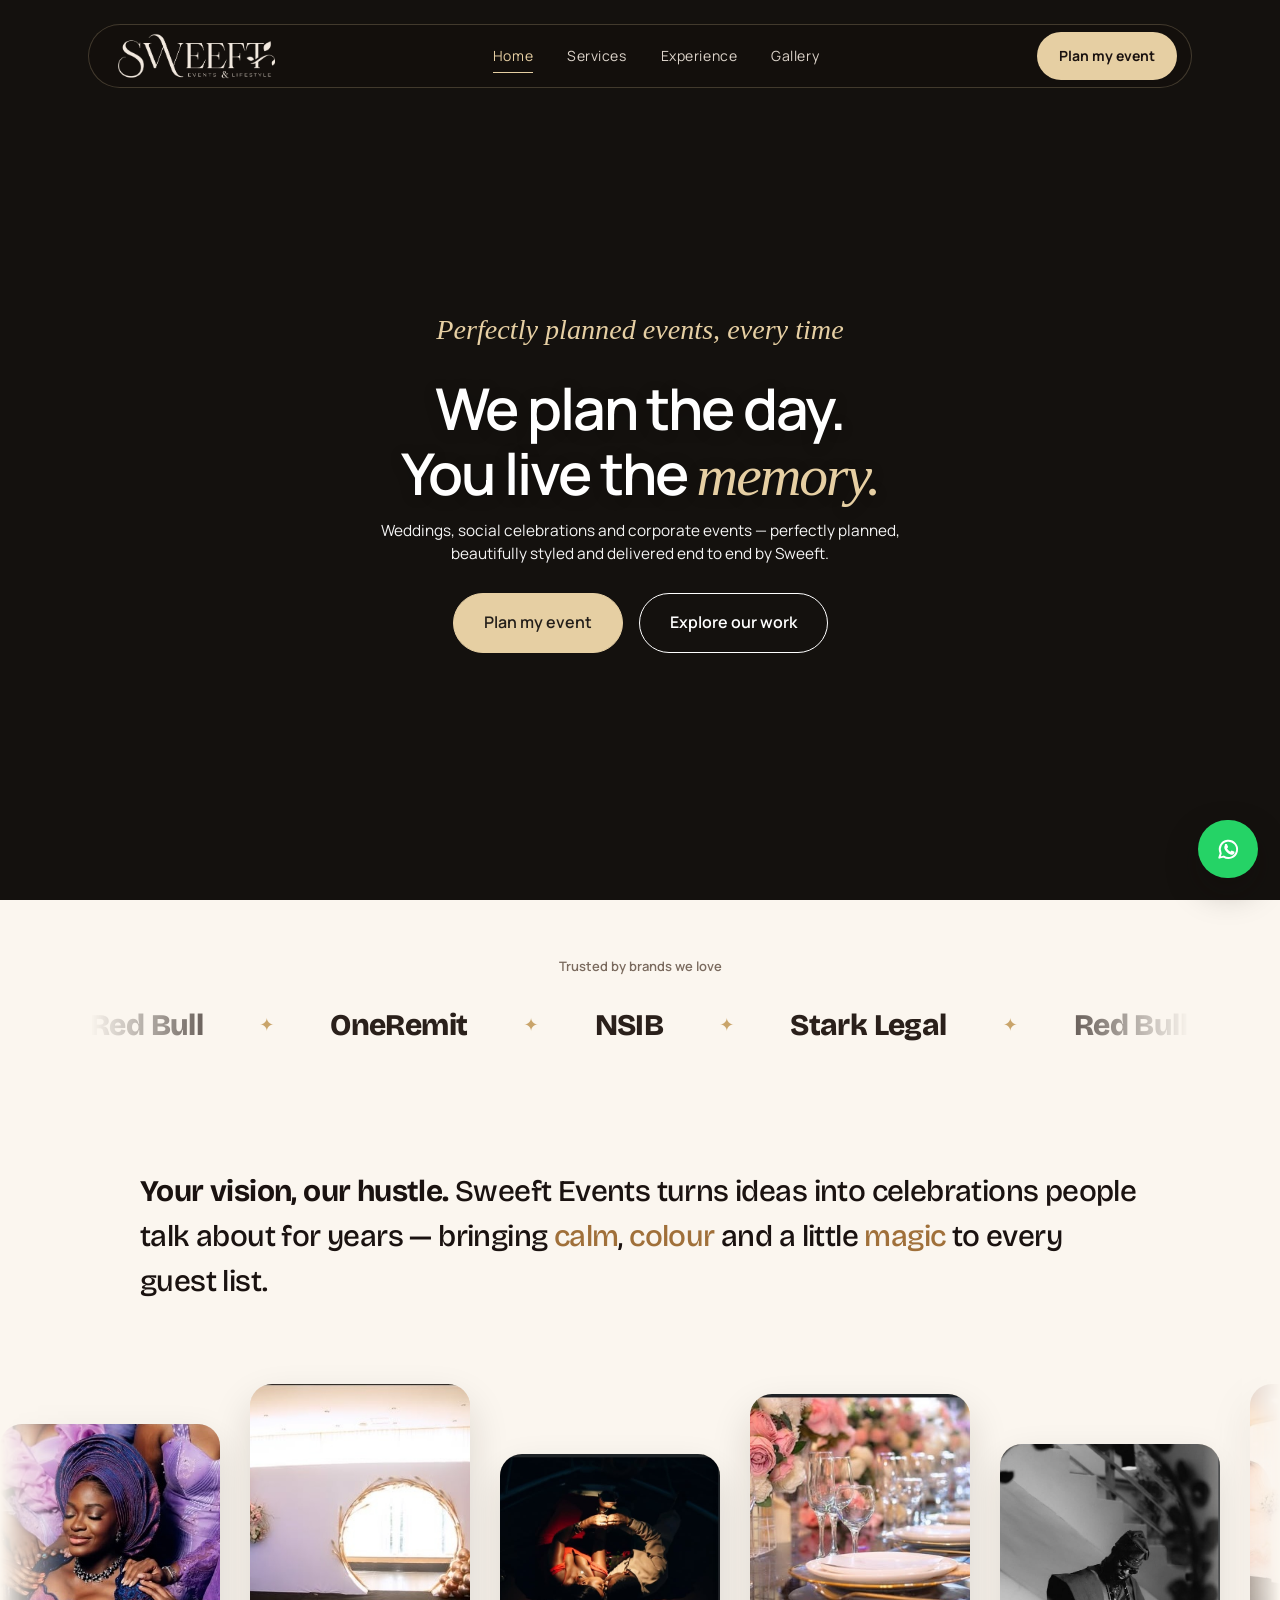
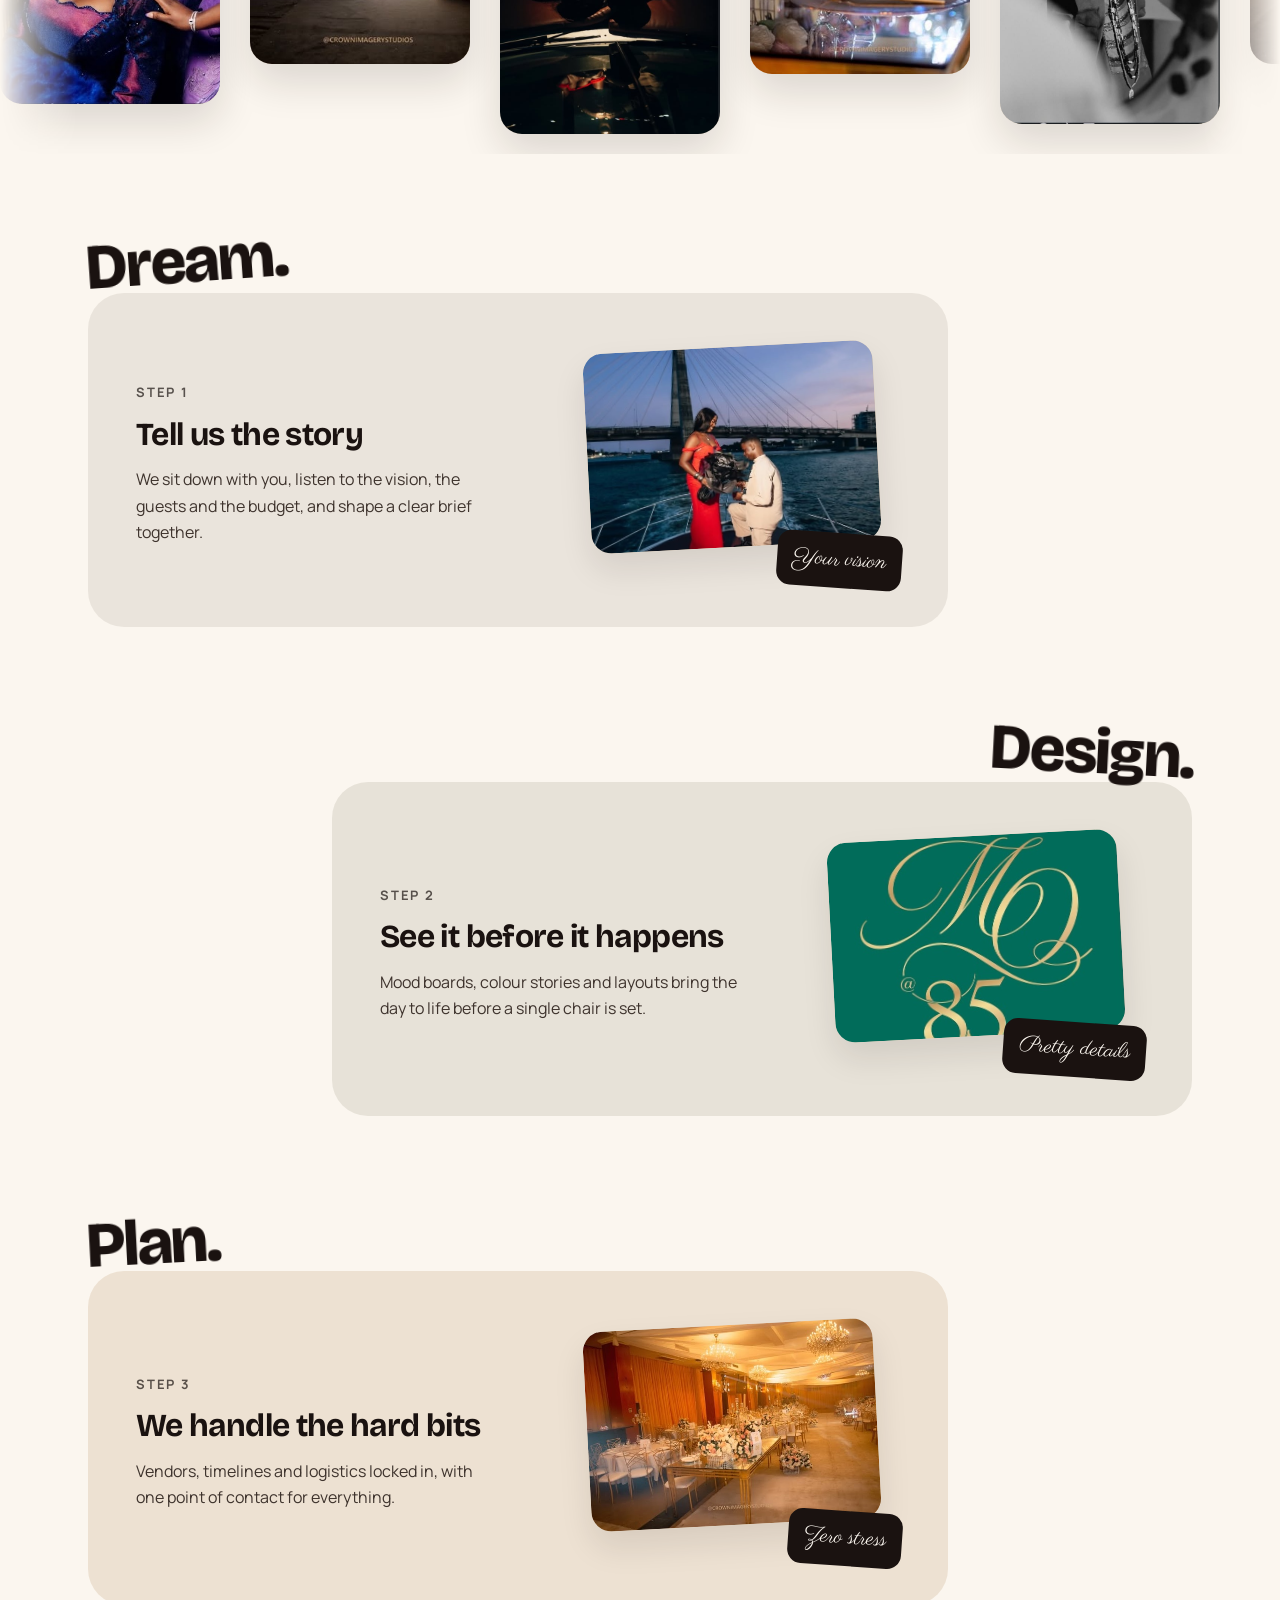
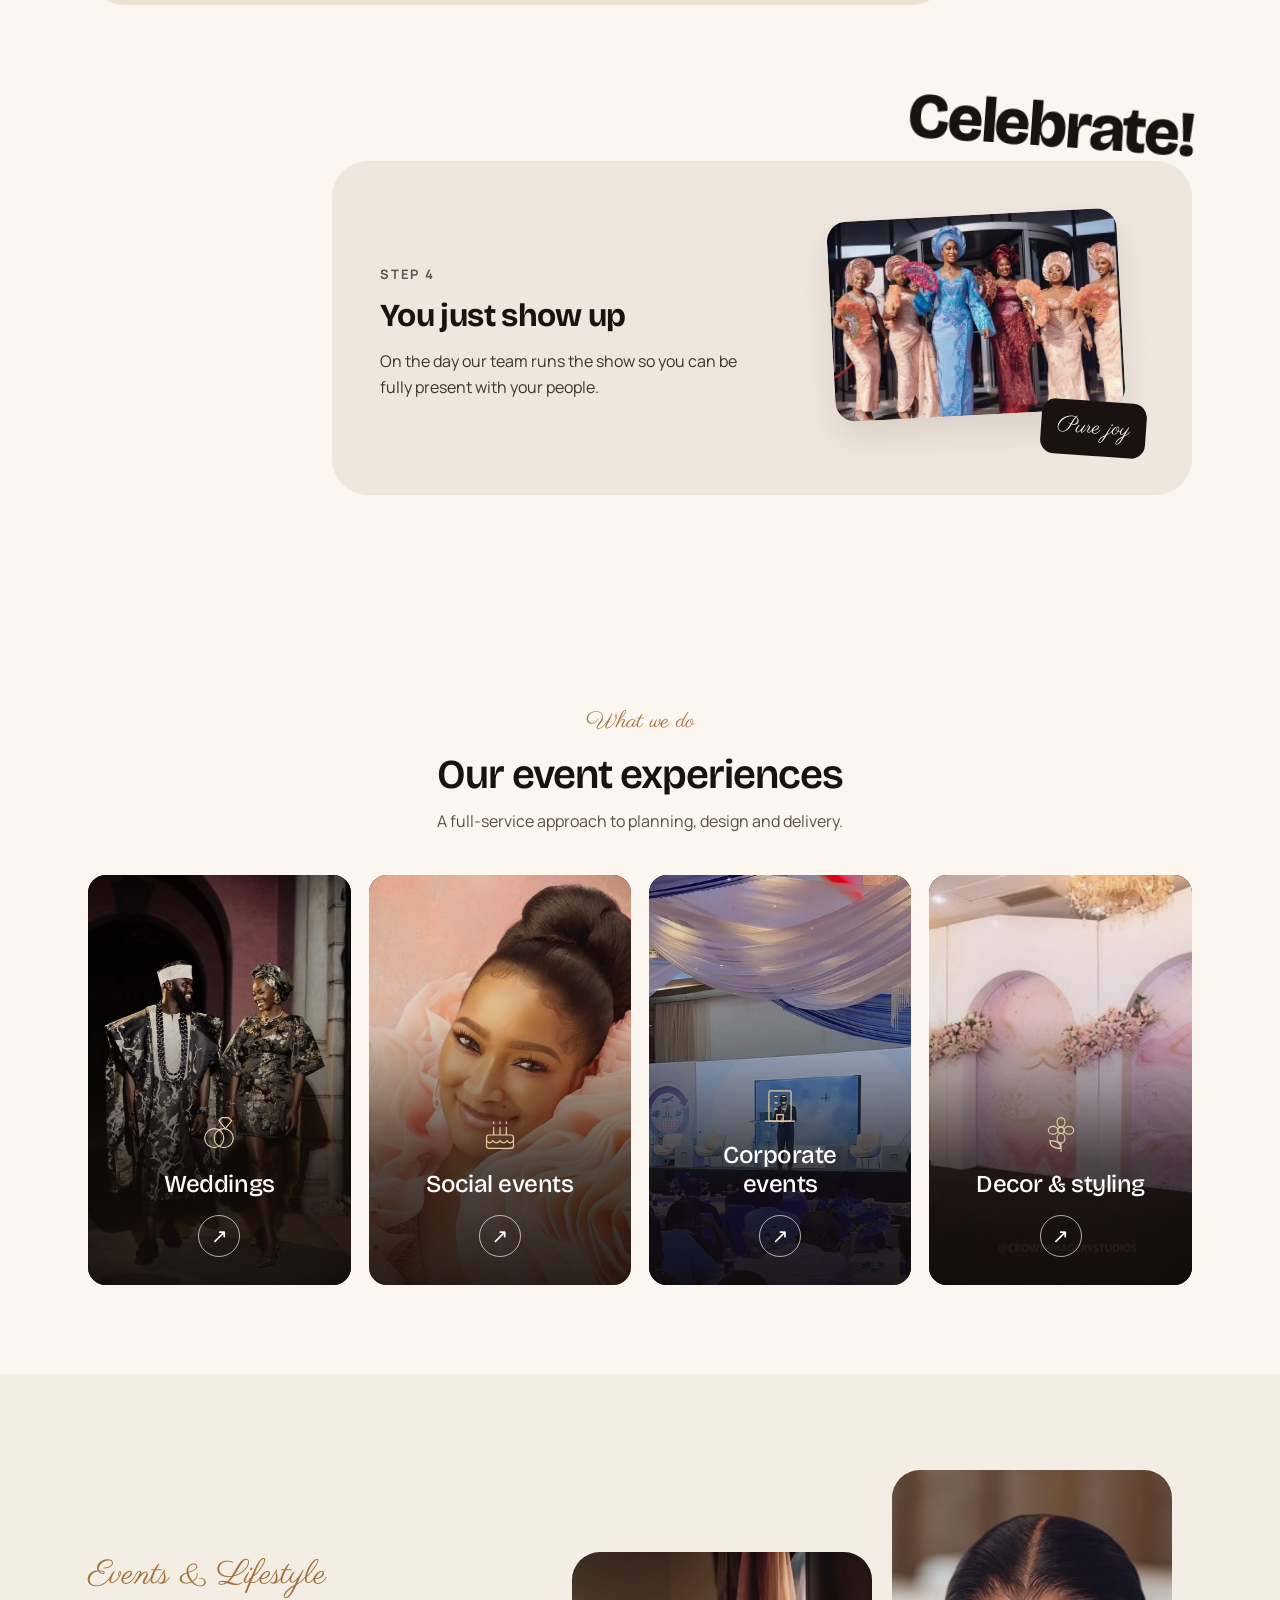
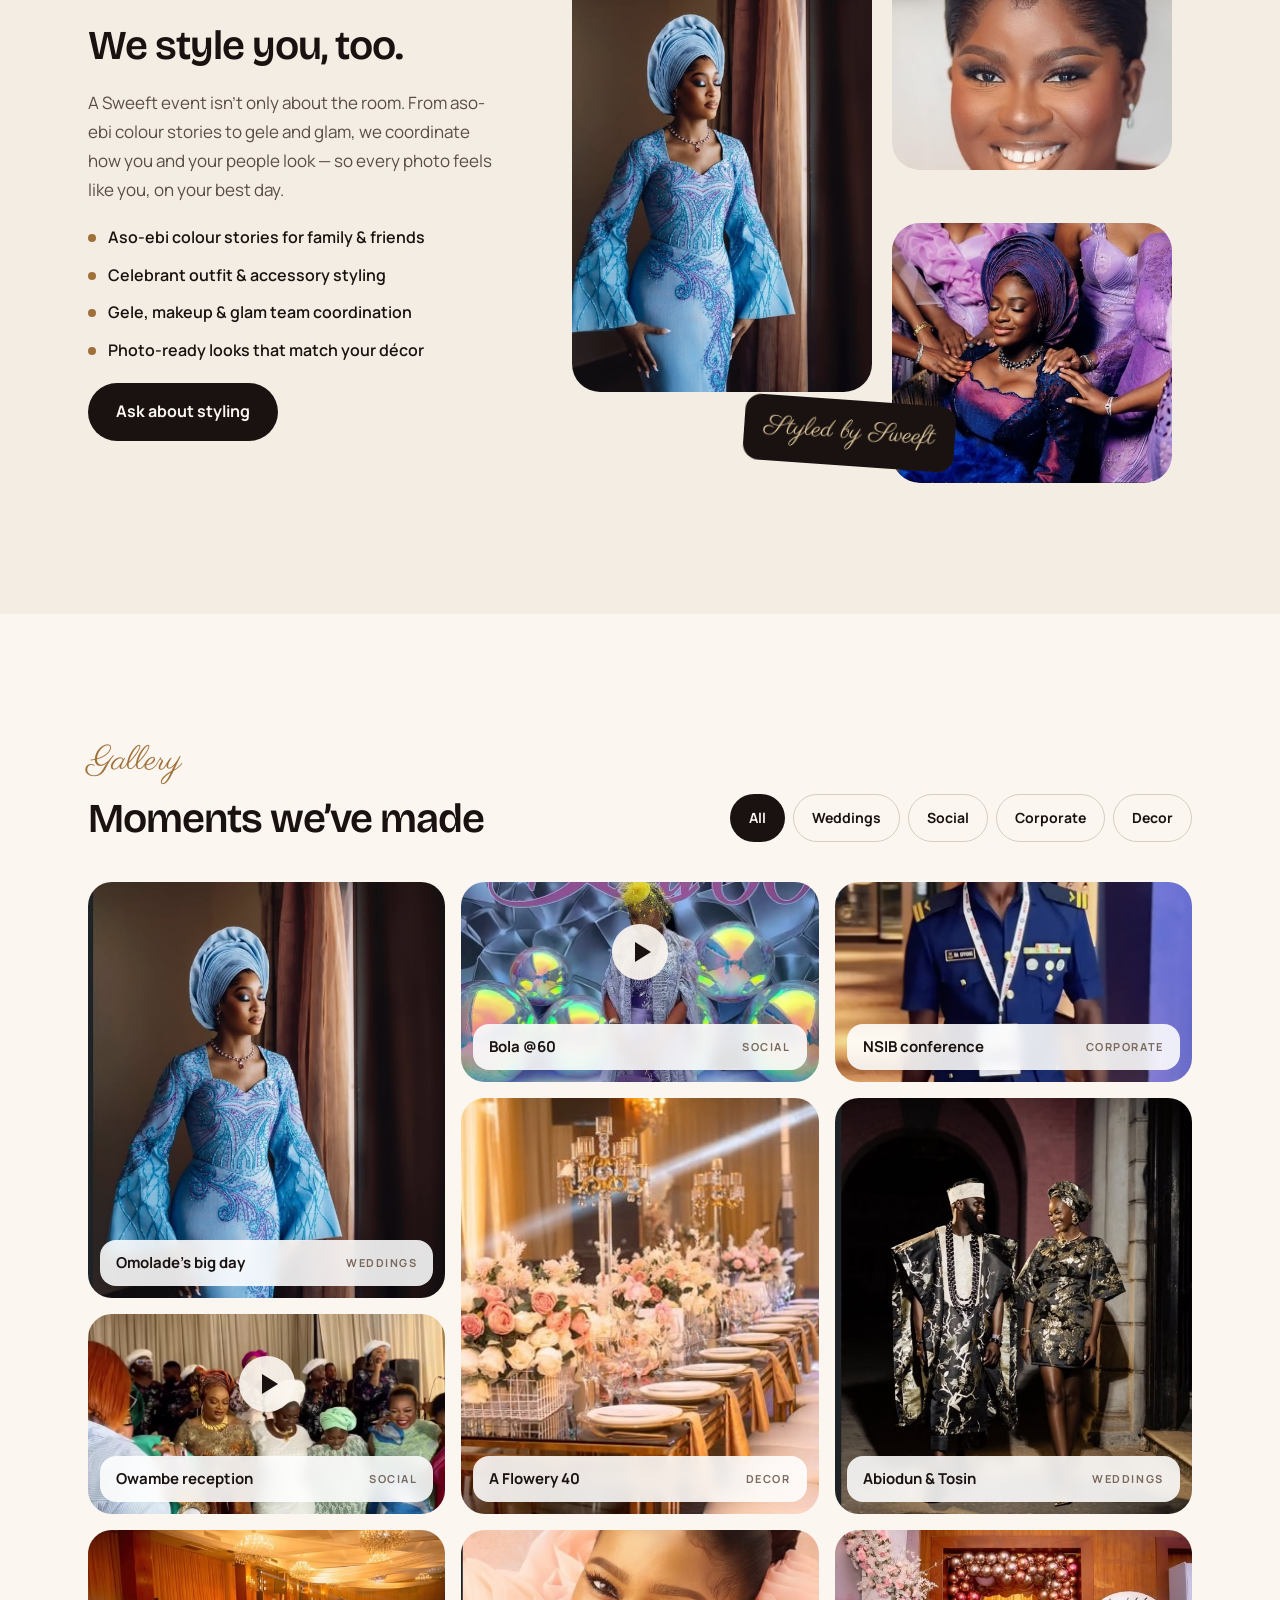
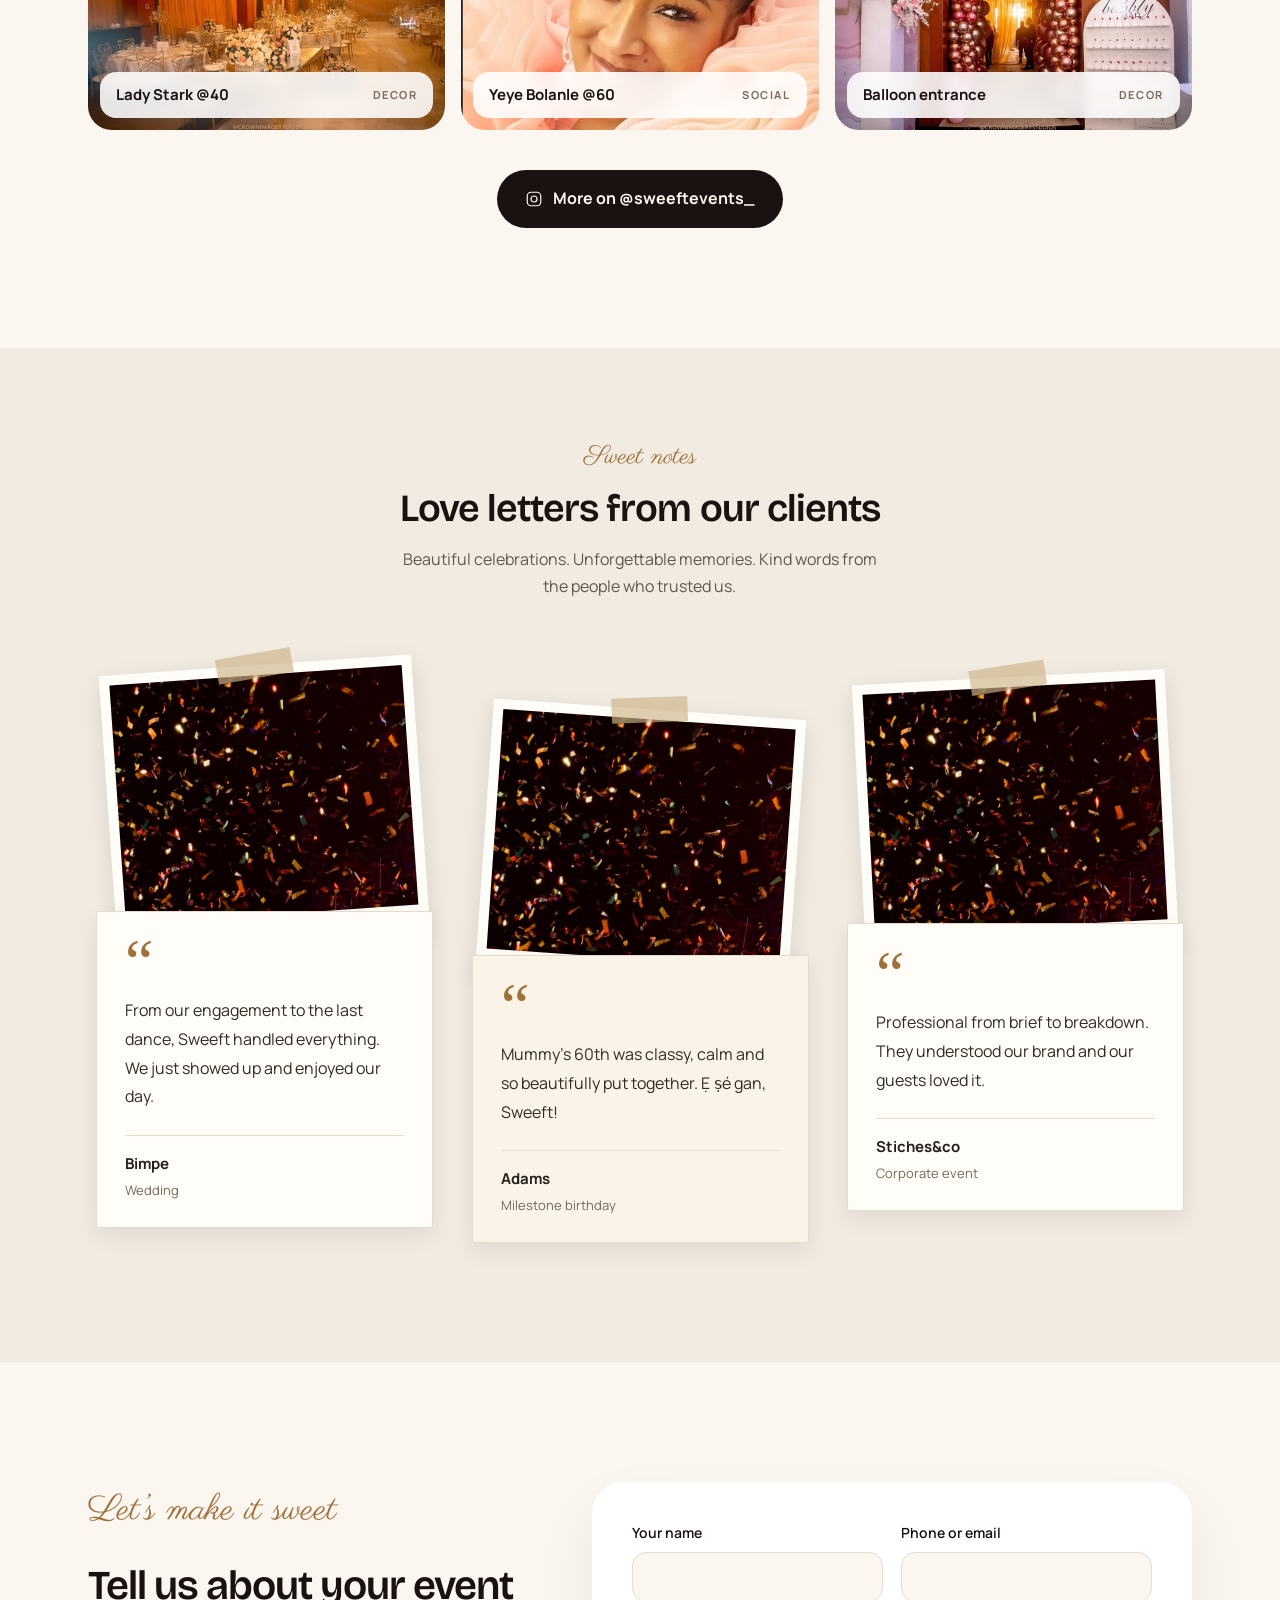
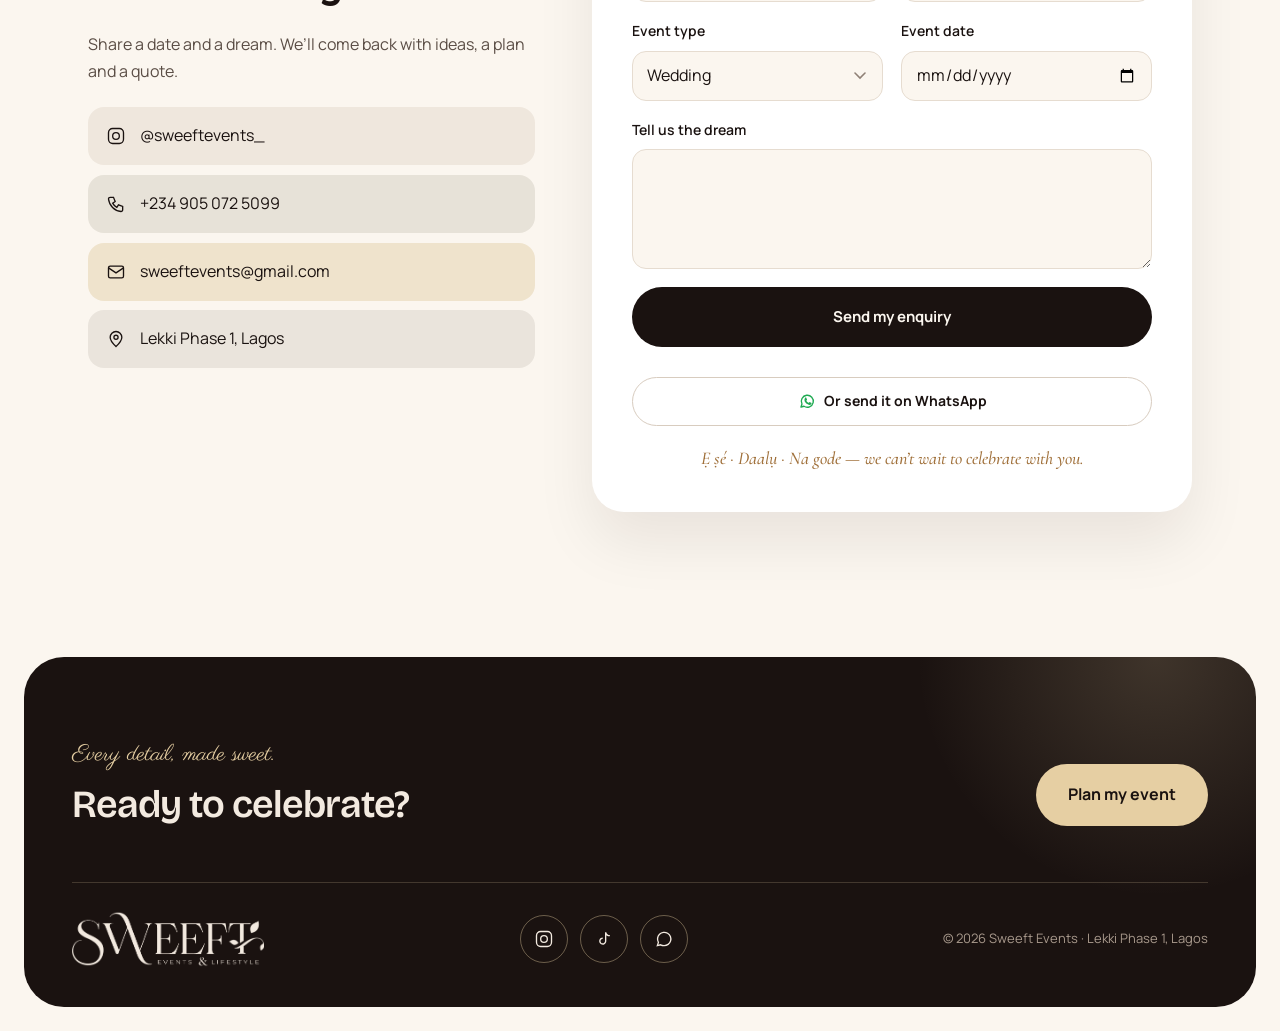
==== commit 87724ff3: "Redesign hero, navigation, services and testimonials sections" ====
--- a/sweeft-events-aws/site/index.html
+++ b/sweeft-events-aws/site/index.html
@@ -1,11 +1,17 @@
 <!DOCTYPE html>
 <html lang="en">
+
 <head>
   <meta charset="UTF-8" />
   <meta name="viewport" content="width=device-width, initial-scale=1" />
-  <title>Sweeft Events — Weddings, social & corporate events in Lagos</title>
-  <meta name="description" content="Weddings, social celebrations and corporate events — perfectly planned, beautifully styled and delivered end to end by Sweeft Events, Lekki Phase 1, Lagos." />
-  <link rel="preload" href="fonts/bricolage-grotesque-latin-standard-normal.woff2" as="font" type="font/woff2" crossorigin />
+  <title>Sweeft Events — Weddings, social & corporate events in Lagos, Nigeria</title>
+  <link rel="icon" type="image/png" href="assets/logo-gold.png">
+  <link rel="apple-touch-icon" href="assets/logo-gold.png">
+  <meta name="theme-color" content="#241f1a">
+  <meta name="description"
+    content="Weddings, social celebrations and corporate events — perfectly planned, beautifully styled and delivered end to end by Sweeft Events, Lekki Phase 1, Lagos." />
+  <link rel="preload" href="fonts/bricolage-grotesque-latin-standard-normal.woff2" as="font" type="font/woff2"
+    crossorigin />
   <link rel="preload" href="fonts/manrope-latin-400-normal.woff2" as="font" type="font/woff2" crossorigin />
   <link rel="preload" href="fonts/manrope-latin-700-normal.woff2" as="font" type="font/woff2" crossorigin />
   <link rel="preload" href="fonts/cormorant-garamond-latin-500-italic.woff2" as="font" type="font/woff2" crossorigin />
@@ -17,47 +23,49 @@
   <link rel="stylesheet" href="css/birthday.css" />
   <script src="js/birthday.js"></script>
 </head>
+
 <body data-page="home">
   <div id="nav-root"></div>
 
   <main>
     <!-- ============ HERO ============ -->
-    <section class="hero">
-      <div class="hero-head">
-        <div class="greet reveal" style="--d:.1s">
-          <span class="serif-i" data-lang="yo">Ẹ káàbọ̀</span><i>·</i>
-          <span class="serif-i" data-lang="ig">Nnọọ</span><i>·</i>
-          <span class="serif-i" data-lang="ha">Barka da zuwa</span>
-        </div>
-        <p class="script hero-tag reveal" style="--d:.25s">Perfectly planned events, every time</p>
-        <h1 class="display hero-title split" data-split style="--d:.35s">We plan the day. You live the <em class="serif-i gold">memory</em><em class="serif-i">.</em></h1>
-        <p class="hero-sub reveal" style="--d:.7s">Weddings, social celebrations and corporate events — perfectly planned, beautifully styled and delivered end to end by Sweeft Events.</p>
-        <div class="hero-ctas reveal" style="--d:.85s">
-          <a href="contact.html" class="btn btn-dark">Book a consultation</a>
-          <a href="gallery.html" class="btn btn-outline">See our work</a>
-        </div>
-      </div>
-
-      <div class="fan" data-fan>
-        <div class="fan-card fc-1" style="--r:9deg;--x:-40px;--fd:0s"><div class="ph"><img src="assets/fan-omolade.png" alt="Omolade in a blue gele and lace gown" /></div></div>
-        <div class="fan-card fc-2" style="--r:4deg;--x:-24px;--fd:.6s"><div class="ph"><img src="assets/fan-lades.png" alt="#LADEs4everADE aso-ebi guests" /></div></div>
-        <div class="fan-card fc-4" style="--r:-4deg;--x:24px;--fd:.3s"><div class="ph"><img src="assets/fan-abiodun-tosin.png" alt="Abiodun and Tosin on their wedding day" /></div></div>
-        <div class="fan-card fc-5" style="--r:-9deg;--x:40px;--fd:.9s"><div class="ph"><img src="assets/fan-yeye-bolanle.png" alt="Yeye Bolanle at her 60th" /></div></div>
-        <div class="fan-reel" data-reel data-video="mk-decor">
-          <div class="ph">
-            <img src="assets/fan-reel-mk.png" alt="Inside a Sweeft décor reveal" />
-            <video muted loop playsinline preload="none" poster="assets/fan-reel-mk.png" data-src="assets/videos/mk-decor.mp4"></video>
-          </div>
-          <div class="reel-shade"></div>
-          <button class="reel-play" aria-label="Play the décor reveal reel"><img src="assets/play.svg" alt="" /></button>
-          <div class="reel-cap">
-            <small>WATCH THE REEL</small>
-            <strong>Inside a Sweeft décor reveal</strong>
-          </div>
-        </div>
-        <div class="chip chip-a" style="--r:5deg"><img src="assets/dot.svg" alt="" />Full-service planning</div>
-        <div class="chip chip-b" style="--r:-4deg"><img src="assets/dot.svg" alt="" />Corporate events</div>
-      </div>
+    <section class="hero hero-video-section">
+
+      <video class="hero-background-video" autoplay muted loop playsinline preload="metadata" aria-hidden="true">
+        <source src="assets/videos/hero-background.mp4" type="video/mp4">
+      </video>
+
+      <div class="hero-video-overlay"></div>
+
+      <div class="hero-video-content">
+
+        <p class="hero-video-tagline">
+          Perfectly planned events, every time
+        </p>
+
+        <h1>
+          We plan the day.<br>
+          You live the <span>memory.</span>
+        </h1>
+
+        <p class="hero-video-description">
+          Weddings, social celebrations and corporate events —
+          perfectly planned, beautifully styled and delivered
+          end to end by Sweeft.
+        </p>
+
+        <div class="hero-video-buttons">
+          <a href="contact.html" class="hero-btn-primary">
+            Plan my event
+          </a>
+
+          <a href="gallery.html" class="hero-btn-secondary">
+            Explore our work
+          </a>
+        </div>
+
+      </div>
+
     </section>
 
     <!-- ============ BRANDS ============ -->
@@ -65,8 +73,11 @@
       <p class="brands-label reveal">Trusted by brands we love</p>
       <div class="marquee" aria-label="Red Bull, OneRemit, NSIB, Stark Legal">
         <div class="marquee-track">
-          <span class="display">Red Bull</span><i>✦</i><span class="display">OneRemit</span><i>✦</i><span class="display">NSIB</span><i>✦</i><span class="display">Stark Legal</span><i>✦</i>
-          <span class="display" aria-hidden="true">Red Bull</span><i>✦</i><span class="display" aria-hidden="true">OneRemit</span><i>✦</i><span class="display" aria-hidden="true">NSIB</span><i>✦</i><span class="display" aria-hidden="true">Stark Legal</span><i>✦</i>
+          <span class="display">Red Bull</span><i>✦</i><span class="display">OneRemit</span><i>✦</i><span
+            class="display">NSIB</span><i>✦</i><span class="display">Stark Legal</span><i>✦</i>
+          <span class="display" aria-hidden="true">Red Bull</span><i>✦</i><span class="display"
+            aria-hidden="true">OneRemit</span><i>✦</i><span class="display" aria-hidden="true">NSIB</span><i>✦</i><span
+            class="display" aria-hidden="true">Stark Legal</span><i>✦</i>
         </div>
       </div>
     </section>
@@ -74,15 +85,83 @@
     <!-- ============ INTRO STATEMENT ============ -->
     <section class="intro">
       <p class="display intro-text" data-word-reveal>
-        <b>Your vision, our hustle.</b> Sweeft Events turns ideas into celebrations people talk about for years — bringing <span class="gold">calm</span>, <span class="gold">colour</span> and a little <span class="gold">magic</span> to every guest list.
+        <b>Your vision, our hustle.</b> Sweeft Events turns ideas into celebrations people talk about for years —
+        bringing <span class="gold">calm</span>, <span class="gold">colour</span> and a little <span
+          class="gold">magic</span> to every guest list.
       </p>
     </section>
 
     <!-- ============ MOVING PHOTO BAND (seamless loop) ============ -->
     <section class="band" data-band aria-label="Moments from Sweeft events">
       <div class="band-track">
-        <div class="band-set"><figure class="bp ph" style="--y:40px"><img src="assets/band-1.png" alt="Bride in aso-oke with her bridesmaids" loading="lazy" /></figure><figure class="bp ph" style="--y:0px"><img src="assets/band-2.png" alt="Moon-gate arch set-up" loading="lazy" /></figure><figure class="bp ph" style="--y:70px"><img src="assets/band-3.png" alt="Couple portrait at night" loading="lazy" /></figure><figure class="bp ph" style="--y:10px"><img src="assets/band-4.png" alt="Pink florals and gold tableware" loading="lazy" /></figure><figure class="bp ph" style="--y:60px"><img src="assets/band-5.png" alt="Groom in agbada" loading="lazy" /></figure><figure class="bp ph" style="--y:0px"><img src="assets/band-6.png" alt="Marble arches with florals" loading="lazy" /></figure><figure class="bp ph" style="--y:50px"><img src="assets/g-balloon.png" alt="Balloon entrance" loading="lazy" /></figure><figure class="bp ph" style="--y:20px"><img src="assets/style-2.png" alt="Glam makeup close-up" loading="lazy" /></figure><figure class="bp ph" style="--y:70px"><img src="assets/g-ladystark.png" alt="Lady Stark @40 tablescape" loading="lazy" /></figure><figure class="bp ph" style="--y:0px"><img src="assets/step-4.png" alt="Celebrant with friends in aso-ebi" loading="lazy" /></figure><figure class="bp ph" style="--y:45px"><img src="assets/bts-3.png" alt="Florals on marble arches" loading="lazy" /></figure><figure class="bp ph" style="--y:15px"><img src="assets/g-omolade.png" alt="Omolade in a blue gele" loading="lazy" /></figure><figure class="bp ph" style="--y:65px"><img src="assets/svc-wed-2.png" alt="Wedding moment" loading="lazy" /></figure><figure class="bp ph" style="--y:5px"><img src="assets/gp-glam.png" alt="Birthday glam" loading="lazy" /></figure><figure class="bp ph" style="--y:55px"><img src="assets/bts-2.png" alt="Pink roses on a long table" loading="lazy" /></figure><figure class="bp ph" style="--y:25px"><img src="assets/sv-corp-pol.png" alt="Corporate event detail" loading="lazy" /></figure></div>
-        <div class="band-set" aria-hidden="true"><figure class="bp ph" style="--y:40px"><img src="assets/band-1.png" alt="Bride in aso-oke with her bridesmaids" loading="lazy" /></figure><figure class="bp ph" style="--y:0px"><img src="assets/band-2.png" alt="Moon-gate arch set-up" loading="lazy" /></figure><figure class="bp ph" style="--y:70px"><img src="assets/band-3.png" alt="Couple portrait at night" loading="lazy" /></figure><figure class="bp ph" style="--y:10px"><img src="assets/band-4.png" alt="Pink florals and gold tableware" loading="lazy" /></figure><figure class="bp ph" style="--y:60px"><img src="assets/band-5.png" alt="Groom in agbada" loading="lazy" /></figure><figure class="bp ph" style="--y:0px"><img src="assets/band-6.png" alt="Marble arches with florals" loading="lazy" /></figure><figure class="bp ph" style="--y:50px"><img src="assets/g-balloon.png" alt="Balloon entrance" loading="lazy" /></figure><figure class="bp ph" style="--y:20px"><img src="assets/style-2.png" alt="Glam makeup close-up" loading="lazy" /></figure><figure class="bp ph" style="--y:70px"><img src="assets/g-ladystark.png" alt="Lady Stark @40 tablescape" loading="lazy" /></figure><figure class="bp ph" style="--y:0px"><img src="assets/step-4.png" alt="Celebrant with friends in aso-ebi" loading="lazy" /></figure><figure class="bp ph" style="--y:45px"><img src="assets/bts-3.png" alt="Florals on marble arches" loading="lazy" /></figure><figure class="bp ph" style="--y:15px"><img src="assets/g-omolade.png" alt="Omolade in a blue gele" loading="lazy" /></figure><figure class="bp ph" style="--y:65px"><img src="assets/svc-wed-2.png" alt="Wedding moment" loading="lazy" /></figure><figure class="bp ph" style="--y:5px"><img src="assets/gp-glam.png" alt="Birthday glam" loading="lazy" /></figure><figure class="bp ph" style="--y:55px"><img src="assets/bts-2.png" alt="Pink roses on a long table" loading="lazy" /></figure><figure class="bp ph" style="--y:25px"><img src="assets/sv-corp-pol.png" alt="Corporate event detail" loading="lazy" /></figure></div>
+        <div class="band-set">
+          <figure class="bp ph" style="--y:40px"><img src="assets/band-1.png"
+              alt="Bride in aso-oke with her bridesmaids" loading="lazy" /></figure>
+          <figure class="bp ph" style="--y:0px"><img src="assets/band-2.png" alt="Moon-gate arch set-up"
+              loading="lazy" /></figure>
+          <figure class="bp ph" style="--y:70px"><img src="assets/band-3.png" alt="Couple portrait at night"
+              loading="lazy" /></figure>
+          <figure class="bp ph" style="--y:10px"><img src="assets/band-4.png" alt="Pink florals and gold tableware"
+              loading="lazy" /></figure>
+          <figure class="bp ph" style="--y:60px"><img src="assets/band-5.png" alt="Groom in agbada" loading="lazy" />
+          </figure>
+          <figure class="bp ph" style="--y:0px"><img src="assets/band-6.png" alt="Marble arches with florals"
+              loading="lazy" /></figure>
+          <figure class="bp ph" style="--y:50px"><img src="assets/g-balloon.png" alt="Balloon entrance"
+              loading="lazy" /></figure>
+          <figure class="bp ph" style="--y:20px"><img src="assets/style-2.png" alt="Glam makeup close-up"
+              loading="lazy" /></figure>
+          <figure class="bp ph" style="--y:70px"><img src="assets/g-ladystark.png" alt="Lady Stark @40 tablescape"
+              loading="lazy" /></figure>
+          <figure class="bp ph" style="--y:0px"><img src="assets/step-4.png" alt="Celebrant with friends in aso-ebi"
+              loading="lazy" /></figure>
+          <figure class="bp ph" style="--y:45px"><img src="assets/bts-3.png" alt="Florals on marble arches"
+              loading="lazy" /></figure>
+          <figure class="bp ph" style="--y:15px"><img src="assets/g-omolade.png" alt="Omolade in a blue gele"
+              loading="lazy" /></figure>
+          <figure class="bp ph" style="--y:65px"><img src="assets/svc-wed-2.png" alt="Wedding moment" loading="lazy" />
+          </figure>
+          <figure class="bp ph" style="--y:5px"><img src="assets/gp-glam.png" alt="Birthday glam" loading="lazy" />
+          </figure>
+          <figure class="bp ph" style="--y:55px"><img src="assets/bts-2.png" alt="Pink roses on a long table"
+              loading="lazy" /></figure>
+          <figure class="bp ph" style="--y:25px"><img src="assets/sv-corp-pol.png" alt="Corporate event detail"
+              loading="lazy" /></figure>
+        </div>
+        <div class="band-set" aria-hidden="true">
+          <figure class="bp ph" style="--y:40px"><img src="assets/band-1.png"
+              alt="Bride in aso-oke with her bridesmaids" loading="lazy" /></figure>
+          <figure class="bp ph" style="--y:0px"><img src="assets/band-2.png" alt="Moon-gate arch set-up"
+              loading="lazy" /></figure>
+          <figure class="bp ph" style="--y:70px"><img src="assets/band-3.png" alt="Couple portrait at night"
+              loading="lazy" /></figure>
+          <figure class="bp ph" style="--y:10px"><img src="assets/band-4.png" alt="Pink florals and gold tableware"
+              loading="lazy" /></figure>
+          <figure class="bp ph" style="--y:60px"><img src="assets/band-5.png" alt="Groom in agbada" loading="lazy" />
+          </figure>
+          <figure class="bp ph" style="--y:0px"><img src="assets/band-6.png" alt="Marble arches with florals"
+              loading="lazy" /></figure>
+          <figure class="bp ph" style="--y:50px"><img src="assets/g-balloon.png" alt="Balloon entrance"
+              loading="lazy" /></figure>
+          <figure class="bp ph" style="--y:20px"><img src="assets/style-2.png" alt="Glam makeup close-up"
+              loading="lazy" /></figure>
+          <figure class="bp ph" style="--y:70px"><img src="assets/g-ladystark.png" alt="Lady Stark @40 tablescape"
+              loading="lazy" /></figure>
+          <figure class="bp ph" style="--y:0px"><img src="assets/step-4.png" alt="Celebrant with friends in aso-ebi"
+              loading="lazy" /></figure>
+          <figure class="bp ph" style="--y:45px"><img src="assets/bts-3.png" alt="Florals on marble arches"
+              loading="lazy" /></figure>
+          <figure class="bp ph" style="--y:15px"><img src="assets/g-omolade.png" alt="Omolade in a blue gele"
+              loading="lazy" /></figure>
+          <figure class="bp ph" style="--y:65px"><img src="assets/svc-wed-2.png" alt="Wedding moment" loading="lazy" />
+          </figure>
+          <figure class="bp ph" style="--y:5px"><img src="assets/gp-glam.png" alt="Birthday glam" loading="lazy" />
+          </figure>
+          <figure class="bp ph" style="--y:55px"><img src="assets/bts-2.png" alt="Pink roses on a long table"
+              loading="lazy" /></figure>
+          <figure class="bp ph" style="--y:25px"><img src="assets/sv-corp-pol.png" alt="Corporate event detail"
+              loading="lazy" /></figure>
+        </div>
       </div>
     </section>
 
@@ -95,7 +174,8 @@
             <div class="step-text">
               <small>STEP 1</small>
               <h3>Tell us the story</h3>
-              <p>We sit down with you, listen to the vision, the guests and the budget, and shape a clear brief together.</p>
+              <p>We sit down with you, listen to the vision, the guests and the budget, and shape a clear brief
+                together.</p>
             </div>
             <div class="step-visual">
               <div class="step-photo ph"><img src="assets/step-1.png" alt="A couple on a boat in Lagos at dusk" /></div>
@@ -149,14 +229,17 @@
     </section>
 
     <!-- ============ SERVICES BENTO ============ -->
-    <section class="services" id="services">
-      <div class="sec-head">
+    <!-- <section class="services" id="services">
+      <div class="wrap sec-head">
         <p class="script reveal">What we do</p>
         <h2 class="display sec-title split" data-split>Every kind of celebration</h2>
       </div>
       <div class="wrap bento">
         <a href="services.html#weddings" class="bento-card wide reveal" style="background:var(--card-a)">
-          <div class="bento-text"><h3>Weddings</h3><p>Traditional and white weddings planned from engagement to send-off, with every vendor in step.</p></div>
+          <div class="bento-text">
+            <h3>Weddings</h3>
+            <p>Traditional and white weddings planned from engagement to send-off, with every vendor in step.</p>
+          </div>
           <div class="thumbs">
             <div class="ph" style="height:120px"><img src="assets/svc-wed-1.png" alt="" /></div>
             <div class="ph" style="height:150px"><img src="assets/svc-wed-2.png" alt="" /></div>
@@ -165,23 +248,134 @@
           <span class="bento-arrow" aria-hidden="true">→</span>
         </a>
         <a href="services.html#social" class="bento-card reveal" style="background:var(--card-b);--d:.1s">
-          <div class="bento-text"><h3>Social Events</h3><p>Birthdays, milestone anniversaries, proposals and intimate celebrations — styled around the people being celebrated.</p></div>
-          <div class="thumbs"><div class="ph" style="height:110px"><img src="assets/svc-social.png" alt="" /></div></div>
+          <div class="bento-text">
+            <h3>Social Events</h3>
+            <p>Birthdays, milestone anniversaries, proposals and intimate celebrations — styled around the people being
+              celebrated.</p>
+          </div>
+          <div class="thumbs">
+            <div class="ph" style="height:110px"><img src="assets/svc-social.png" alt="" /></div>
+          </div>
           <span class="bento-arrow" aria-hidden="true">→</span>
         </a>
         <a href="services.html#corporate" class="bento-card reveal" style="background:var(--card-c)">
-          <div class="bento-text"><h3>Corporate Events</h3><p>Conferences, launches and award nights run on time and on brief — for teams like Red Bull, OneRemit and NSIB.</p></div>
-          <div class="thumbs"><div class="ph" style="height:110px"><img src="assets/svc-corp.png" alt="" /></div></div>
+          <div class="bento-text">
+            <h3>Corporate Events</h3>
+            <p>Conferences, launches and award nights run on time and on brief — for teams like Red Bull, OneRemit and
+              NSIB.</p>
+          </div>
+          <div class="thumbs">
+            <div class="ph" style="height:110px"><img src="assets/svc-corp.png" alt="" /></div>
+          </div>
           <span class="bento-arrow" aria-hidden="true">→</span>
         </a>
         <a href="services.html#decor" class="bento-card wide reveal" style="background:var(--card-d);--d:.1s">
-          <div class="bento-text"><h3>Decor &amp; Styling</h3><p>Backdrops, florals, lighting and tablescapes that turn any venue into the picture you imagined.</p></div>
+          <div class="bento-text">
+            <h3>Decor &amp; Styling</h3>
+            <p>Backdrops, florals, lighting and tablescapes that turn any venue into the picture you imagined.</p>
+          </div>
           <div class="thumbs">
             <div class="ph" style="height:100px"><img src="assets/svc-decor-1.png" alt="" /></div>
             <div class="ph" style="height:140px"><img src="assets/svc-decor-2.png" alt="" /></div>
             <div class="ph" style="height:120px"><img src="assets/svc-decor-3.png" alt="" /></div>
           </div>
           <span class="bento-arrow" aria-hidden="true">→</span>
+        </a>
+      </div>
+    </section> -->
+
+    <!-- ============ SERVICES ============ -->
+
+    <section class="services" id="services">
+      <div class="wrap services-heading">
+        <p class="script">What we do</p>
+        <h2 class="display sec-title">
+          Our event experiences
+        </h2>
+        <p class="services-intro">
+          A full-service approach to planning, design and delivery.
+        </p>
+      </div>
+
+      <div class="wrap services-grid">
+        <!-- Weddings -->
+        <a href="services.html#weddings" class="service-item">
+          <img src="assets/svc-wed-2.png" alt="Wedding celebration" loading="lazy">
+          <div class="service-content">
+            <svg class="service-icon" viewBox="0 0 48 48" fill="none" stroke="currentColor" stroke-width="1.5"
+              aria-hidden="true">
+              <circle cx="18" cy="28" r="12" />
+              <circle cx="30" cy="28" r="12" />
+              <path d="M24 6l4-4h8l4 4-8 10z" />
+            </svg>
+
+            <h3>Weddings</h3>
+
+            <span class="service-arrow" aria-hidden="true">
+              &#8599;
+            </span>
+          </div>
+        </a>
+
+        <!-- Social Events -->
+        <a href="services.html#social" class="service-item">
+          <img src="assets/svc-social.png" alt="Social event decoration" loading="lazy">
+          <div class="service-content">
+
+            <svg class="service-icon" viewBox="0 0 48 48" fill="none" stroke="currentColor" stroke-width="1.5"
+              aria-hidden="true">
+              <rect x="7" y="24" width="34" height="17" rx="3" />
+              <path d="M7 31q4 6 8 0q4 6 9 0q5 6 9 0q4 6 8 0" />
+              <path d="M16 24V14M24 24V14M32 24V14" />
+              <path d="M16 10V7M24 10V7M32 10V7" />
+            </svg>
+
+            <h3>Social events</h3>
+            <span class="service-arrow" aria-hidden="true">
+              &#8599;
+            </span>
+          </div>
+        </a>
+
+        <!-- Corporate Events -->
+        <a href="services.html#corporate" class="service-item">
+          <img src="assets/svc-corp.png" alt="Corporate event setup" loading="lazy">
+
+          <div class="service-content">
+            <svg class="service-icon" viewBox="0 0 48 48" fill="none" stroke="currentColor" stroke-width="1.5"
+              aria-hidden="true">
+              <rect x="10" y="5" width="28" height="38" rx="2" />
+              <path d="M17 12h4m6 0h4M17 20h4m6 0h4M17 28h4m6 0h4" />
+              <path d="M20 43V35h8v8M5 43h38" />
+            </svg>
+
+            <h3>Corporate events</h3>
+            <span class="service-arrow" aria-hidden="true">
+              &#8599;
+            </span>
+          </div>
+        </a>
+
+        <!-- Decor and Styling -->
+        <a href="services.html#decor" class="service-item">
+
+          <img src="assets/svc-decor-2.png" alt="Luxury event florals and styling" loading="lazy">
+          <div class="service-content">
+            <svg class="service-icon" viewBox="0 0 48 48" fill="none" stroke="currentColor" stroke-width="1.5"
+              aria-hidden="true">
+              <circle cx="24" cy="18" r="4" />
+              <ellipse cx="24" cy="8" rx="5" ry="6" />
+              <ellipse cx="24" cy="28" rx="5" ry="6" />
+              <ellipse cx="14" cy="18" rx="6" ry="5" />
+              <ellipse cx="34" cy="18" rx="6" ry="5" />
+              <path d="M24 34v11M24 41Q10 41 10 31Q24 31 24 41" />
+            </svg>
+
+            <h3>Decor &amp; styling</h3>
+            <span class="service-arrow" aria-hidden="true">
+              &#8599;
+            </span>
+          </div>
         </a>
       </div>
     </section>
@@ -192,19 +386,27 @@
         <div class="styled-text">
           <p class="script reveal">Events &amp; Lifestyle</p>
           <h2 class="display sec-title split" data-split>We style you, too.</h2>
-          <p class="lede reveal" style="--d:.15s">A Sweeft event isn’t only about the room. From aso-ebi colour stories to gele and glam, we coordinate how you and your people look — so every photo feels like you, on your best day.</p>
+          <p class="lede reveal" style="--d:.15s">A Sweeft event isn’t only about the room. From aso-ebi colour stories
+            to gele and glam, we coordinate how you and your people look — so every photo feels like you, on your best
+            day.</p>
           <ul class="perks">
-            <li class="reveal" style="--d:.2s"><img src="assets/dot-gold.svg" alt="" />Aso-ebi colour stories for family &amp; friends</li>
-            <li class="reveal" style="--d:.28s"><img src="assets/dot-gold.svg" alt="" />Celebrant outfit &amp; accessory styling</li>
-            <li class="reveal" style="--d:.36s"><img src="assets/dot-gold.svg" alt="" />Gele, makeup &amp; glam team coordination</li>
-            <li class="reveal" style="--d:.44s"><img src="assets/dot-gold.svg" alt="" />Photo-ready looks that match your décor</li>
+            <li class="reveal" style="--d:.2s"><img src="assets/dot-gold.svg" alt="" />Aso-ebi colour stories for family
+              &amp; friends</li>
+            <li class="reveal" style="--d:.28s"><img src="assets/dot-gold.svg" alt="" />Celebrant outfit &amp; accessory
+              styling</li>
+            <li class="reveal" style="--d:.36s"><img src="assets/dot-gold.svg" alt="" />Gele, makeup &amp; glam team
+              coordination</li>
+            <li class="reveal" style="--d:.44s"><img src="assets/dot-gold.svg" alt="" />Photo-ready looks that match
+              your décor</li>
           </ul>
           <a href="contact.html?type=styling" class="btn btn-dark reveal" style="--d:.5s">Ask about styling</a>
         </div>
         <div class="collage" data-collage>
-          <div class="cl cl-1 ph" data-depth="-0.06"><img src="assets/style-1.png" alt="Bride in blue lace and gele" /></div>
+          <div class="cl cl-1 ph" data-depth="-0.06"><img src="assets/style-1.png" alt="Bride in blue lace and gele" />
+          </div>
           <div class="cl cl-2 ph" data-depth="0.08"><img src="assets/style-2.png" alt="Glam makeup close-up" /></div>
-          <div class="cl cl-3 ph" data-depth="-0.03"><img src="assets/style-3.png" alt="Bride being dressed by her friends" /></div>
+          <div class="cl cl-3 ph" data-depth="-0.03"><img src="assets/style-3.png"
+              alt="Bride being dressed by her friends" /></div>
           <span class="cl-tag script">Styled by Sweeft</span>
         </div>
       </div>
@@ -227,34 +429,66 @@
         </div>
       </div>
       <div class="wrap masonry" data-masonry>
-        <figure class="tile tall" data-cat="weddings"><div class="ph"><img src="assets/g-omolade.png" alt="Omolade’s big day" /></div><figcaption><b>Omolade’s big day</b><small>WEDDINGS</small></figcaption></figure>
-        <figure class="tile" data-cat="social" data-video="bola60"><div class="ph"><img src="assets/g-bola60.png" alt="Bola @60" /></div><span class="tile-play"><img src="assets/play-sm.svg" alt="" /></span><figcaption><b>Bola @60</b><small>SOCIAL</small></figcaption></figure>
-        <figure class="tile" data-cat="corporate"><div class="ph"><img src="assets/g-nsib.png" alt="NSIB conference" /></div><figcaption><b>NSIB conference</b><small>CORPORATE</small></figcaption></figure>
-        <figure class="tile tall" data-cat="decor"><div class="ph"><img src="assets/g-flowery40.png" alt="A Flowery 40" /></div><figcaption><b>A Flowery 40</b><small>DECOR</small></figcaption></figure>
-        <figure class="tile tall" data-cat="weddings"><div class="ph"><img src="assets/g-abiodun.png" alt="Abiodun &amp; Tosin" /></div><figcaption><b>Abiodun &amp; Tosin</b><small>WEDDINGS</small></figcaption></figure>
-        <figure class="tile" data-cat="social" data-video="owambe"><div class="ph"><img src="assets/g-owambe.png" alt="Owambe reception" /></div><span class="tile-play"><img src="assets/play-sm.svg" alt="" /></span><figcaption><b>Owambe reception</b><small>SOCIAL</small></figcaption></figure>
-        <figure class="tile" data-cat="decor"><div class="ph"><img src="assets/g-ladystark.png" alt="Lady Stark @40" /></div><figcaption><b>Lady Stark @40</b><small>DECOR</small></figcaption></figure>
-        <figure class="tile" data-cat="social"><div class="ph"><img src="assets/g-yeye.png" alt="Yeye Bolanle @60" /></div><figcaption><b>Yeye Bolanle @60</b><small>SOCIAL</small></figcaption></figure>
-        <figure class="tile" data-cat="decor"><div class="ph"><img src="assets/g-balloon.png" alt="Balloon entrance" /></div><figcaption><b>Balloon entrance</b><small>DECOR</small></figcaption></figure>
+        <figure class="tile tall" data-cat="weddings">
+          <div class="ph"><img src="assets/g-omolade.png" alt="Omolade’s big day" /></div>
+          <figcaption><b>Omolade’s big day</b><small>WEDDINGS</small></figcaption>
+        </figure>
+        <figure class="tile" data-cat="social" data-video="bola60">
+          <div class="ph"><img src="assets/g-bola60.png" alt="Bola @60" /></div><span class="tile-play"><img
+              src="assets/play-sm.svg" alt="" /></span>
+          <figcaption><b>Bola @60</b><small>SOCIAL</small></figcaption>
+        </figure>
+        <figure class="tile" data-cat="corporate">
+          <div class="ph"><img src="assets/g-nsib.png" alt="NSIB conference" /></div>
+          <figcaption><b>NSIB conference</b><small>CORPORATE</small></figcaption>
+        </figure>
+        <figure class="tile tall" data-cat="decor">
+          <div class="ph"><img src="assets/g-flowery40.png" alt="A Flowery 40" /></div>
+          <figcaption><b>A Flowery 40</b><small>DECOR</small></figcaption>
+        </figure>
+        <figure class="tile tall" data-cat="weddings">
+          <div class="ph"><img src="assets/g-abiodun.png" alt="Abiodun &amp; Tosin" /></div>
+          <figcaption><b>Abiodun &amp; Tosin</b><small>WEDDINGS</small></figcaption>
+        </figure>
+        <figure class="tile" data-cat="social" data-video="owambe">
+          <div class="ph"><img src="assets/g-owambe.png" alt="Owambe reception" /></div><span class="tile-play"><img
+              src="assets/play-sm.svg" alt="" /></span>
+          <figcaption><b>Owambe reception</b><small>SOCIAL</small></figcaption>
+        </figure>
+        <figure class="tile" data-cat="decor">
+          <div class="ph"><img src="assets/g-ladystark.png" alt="Lady Stark @40" /></div>
+          <figcaption><b>Lady Stark @40</b><small>DECOR</small></figcaption>
+        </figure>
+        <figure class="tile" data-cat="social">
+          <div class="ph"><img src="assets/g-yeye.png" alt="Yeye Bolanle @60" /></div>
+          <figcaption><b>Yeye Bolanle @60</b><small>SOCIAL</small></figcaption>
+        </figure>
+        <figure class="tile" data-cat="decor">
+          <div class="ph"><img src="assets/g-balloon.png" alt="Balloon entrance" /></div>
+          <figcaption><b>Balloon entrance</b><small>DECOR</small></figcaption>
+        </figure>
       </div>
       <div class="center reveal">
-        <a class="btn btn-dark" href="https://www.instagram.com/sweeftevents_/" target="_blank" rel="noopener"><img src="assets/ig.svg" alt="" width="18" height="18" />More on @sweeftevents_</a>
+        <a class="btn btn-dark" href="https://www.instagram.com/sweeftevents_/" target="_blank" rel="noopener"><img
+            src="assets/ig.svg" alt="" width="18" height="18" />More on @sweeftevents_</a>
       </div>
     </section>
 
     <!-- ============ SWEET NOTES ============ -->
-    <section class="notes">
-      <div class="sec-head">
+    <!-- <section class="notes">
+      <div class="wrap sec-head">
         <p class="script reveal" style="font-size:40px">Sweet notes</p>
         <h2 class="display sec-title split" data-split>Love letters from our clients</h2>
       </div>
       <div class="wrap note-row">
         <blockquote class="note-card reveal" style="--r:-2deg;background:#fff">
-          <p>From our engagement to the last dance, Sweeft handled everything. We just showed up and enjoyed our day.</p>
+          <p>From our engagement to the last dance, Sweeft handled everything. We just showed up and enjoyed our day.
+          </p>
           <footer><img src="assets/avatar.svg" alt="" />Bimpe · Wedding</footer>
         </blockquote>
         <blockquote class="note-card reveal" style="--r:1.5deg;background:var(--card-b);--d:.12s">
-          <p>Mummy’s 60th was classy, calm and so beautifully put together. <span class="serif-i">Ẹ ṣé gan</span>, Sweeft!</p>
+          <p>Mummy’s 60th was classy, calm and so beautifully put together. <span class="serif-i">Ẹ ṣé gan</span>,
+            Sweeft!</p>
           <footer><img src="assets/avatar.svg" alt="" />Adams · Milestone birthday</footer>
         </blockquote>
         <blockquote class="note-card reveal" style="--r:-1deg;background:var(--card-a);--d:.24s">
@@ -262,6 +496,103 @@
           <footer><img src="assets/avatar.svg" alt="" />Stiches&amp;co · Corporate event</footer>
         </blockquote>
       </div>
+    </section> -->
+    <!-- ============ SWEET NOTES ============ -->
+
+    <section class="notes">
+      <div class="wrap">
+
+        <div class="notes-heading">
+          <p class="script reveal">Sweet notes</p>
+
+          <h2 class="display sec-title split" data-split>
+            Love letters from our clients
+          </h2>
+
+          <p class="notes-intro">
+            Beautiful celebrations. Unforgettable memories.
+            Kind words from the people who trusted us.
+          </p>
+        </div>
+
+        <div class="scrapbook-grid">
+
+          <!-- Wedding testimonial -->
+
+          <article class="scrapbook-item reveal">
+
+            <figure class="scrapbook-photo">
+              <img src="assets/testimonial-birthday.jpg" alt="Wedding celebration" loading="lazy">
+            </figure>
+
+            <blockquote class="scrapbook-note">
+              <span class="scrapbook-quote" aria-hidden="true">“</span>
+
+              <p>
+                From our engagement to the last dance,
+                Sweeft handled everything. We just showed
+                up and enjoyed our day.
+              </p>
+
+              <footer>
+                <strong>Bimpe</strong>
+                <span>Wedding</span>
+              </footer>
+            </blockquote>
+
+          </article>
+
+          <!-- Birthday testimonial -->
+
+          <article class="scrapbook-item reveal">
+
+            <figure class="scrapbook-photo">
+              <img src="assets/testimonial-birthday.jpg" alt="Milestone birthday celebration" loading="lazy">
+            </figure>
+
+            <blockquote class="scrapbook-note">
+              <span class="scrapbook-quote" aria-hidden="true">“</span>
+
+              <p>
+                Mummy’s 60th was classy, calm and so
+                beautifully put together. Ẹ ṣé gan, Sweeft!
+              </p>
+
+              <footer>
+                <strong>Adams</strong>
+                <span>Milestone birthday</span>
+              </footer>
+            </blockquote>
+
+          </article>
+
+          <!-- Corporate testimonial -->
+
+          <article class="scrapbook-item reveal">
+
+            <figure class="scrapbook-photo">
+              <img src="assets/testimonial-birthday.jpg" alt="Corporate event" loading="lazy">
+            </figure>
+
+            <blockquote class="scrapbook-note">
+              <span class="scrapbook-quote" aria-hidden="true">“</span>
+
+              <p>
+                Professional from brief to breakdown.
+                They understood our brand and our
+                guests loved it.
+              </p>
+
+              <footer>
+                <strong>Stiches&amp;co</strong>
+                <span>Corporate event</span>
+              </footer>
+            </blockquote>
+
+          </article>
+
+        </div>
+      </div>
     </section>
 
     <!-- ============ CONTACT ============ -->
@@ -270,26 +601,43 @@
         <div class="contact-info">
           <p class="script reveal" style="font-size:36px">Let’s make it sweet</p>
           <h2 class="display sec-title split" data-split>Tell us about your event</h2>
-          <p class="lede reveal" style="--d:.15s">Share a date and a dream. We’ll come back with ideas, a plan and a quote.</p>
+          <p class="lede reveal" style="--d:.15s">Share a date and a dream. We’ll come back with ideas, a plan and a
+            quote.</p>
           <div class="contact-rows">
-            <a class="crow reveal" style="background:var(--card-a);--d:.2s" href="https://www.instagram.com/sweeftevents_/" target="_blank" rel="noopener"><img src="assets/i-ig.svg" alt="" />@sweeftevents_</a>
-            <a class="crow reveal" style="background:var(--card-e);--d:.26s" href="tel:+2349050725099"><img src="assets/i-phone.svg" alt="" />+234 905 072 5099</a>
-            <a class="crow reveal" style="background:var(--card-b);--d:.32s" href="mailto:sweeftevents@gmail.com"><img src="assets/i-mail.svg" alt="" />sweeftevents@gmail.com</a>
-            <a class="crow reveal" style="background:var(--card-d);--d:.38s" href="https://maps.google.com/?q=Lekki+Phase+1+Lagos" target="_blank" rel="noopener"><img src="assets/i-pin.svg" alt="" />Lekki Phase 1, Lagos</a>
+            <a class="crow reveal" style="background:var(--card-a);--d:.2s"
+              href="https://www.instagram.com/sweeftevents_/" target="_blank" rel="noopener"><img src="assets/i-ig.svg"
+                alt="" />@sweeftevents_</a>
+            <a class="crow reveal" style="background:var(--card-e);--d:.26s" href="tel:+2349050725099"><img
+                src="assets/i-phone.svg" alt="" />+234 905 072 5099</a>
+            <a class="crow reveal" style="background:var(--card-b);--d:.32s" href="mailto:sweeftevents@gmail.com"><img
+                src="assets/i-mail.svg" alt="" />sweeftevents@gmail.com</a>
+            <a class="crow reveal" style="background:var(--card-d);--d:.38s"
+              href="https://maps.google.com/?q=Lekki+Phase+1+Lagos" target="_blank" rel="noopener"><img
+                src="assets/i-pin.svg" alt="" />Lekki Phase 1, Lagos</a>
           </div>
         </div>
         <form class="enquiry reveal-scale" data-enquiry novalidate>
           <div class="pair">
-            <div class="field"><label for="h-name">Your name</label><input class="input" id="h-name" name="name" required /></div>
-            <div class="field"><label for="h-contact">Phone or email</label><input class="input" id="h-contact" name="contact" required /></div>
+            <div class="field"><label for="h-name">Your name</label><input class="input" id="h-name" name="name"
+                required /></div>
+            <div class="field"><label for="h-contact">Phone or email</label><input class="input" id="h-contact"
+                name="contact" required /></div>
           </div>
           <div class="pair">
             <div class="field"><label for="h-type">Event type</label>
-              <select class="input" id="h-type" name="type"><option>Wedding</option><option>Social event</option><option>Corporate event</option><option>Decor &amp; styling</option><option>Other</option></select>
-            </div>
-            <div class="field"><label for="h-date">Event date</label><input class="input" id="h-date" name="date" type="date" /></div>
-          </div>
-          <div class="field"><label for="h-dream">Tell us the dream</label><textarea class="input" id="h-dream" name="dream"></textarea></div>
+              <select class="input" id="h-type" name="type">
+                <option>Wedding</option>
+                <option>Social event</option>
+                <option>Corporate event</option>
+                <option>Decor &amp; styling</option>
+                <option>Other</option>
+              </select>
+            </div>
+            <div class="field"><label for="h-date">Event date</label><input class="input" id="h-date" name="date"
+                type="date" /></div>
+          </div>
+          <div class="field"><label for="h-dream">Tell us the dream</label><textarea class="input" id="h-dream"
+              name="dream"></textarea></div>
           <button class="btn btn-dark btn-block" type="submit">Send my enquiry</button>
           <p class="thanks serif-i">Ẹ ṣé · Daalụ · Na gode — we can’t wait to celebrate with you.</p>
         </form>
@@ -303,4 +651,5 @@
   <script src="js/config.js"></script>
   <script src="js/main.js"></script>
 </body>
-</html>
+
+</html>
--- a/sweeft-events-aws/site/css/styles.css
+++ b/sweeft-events-aws/site/css/styles.css
@@ -30,17 +30,53 @@
   --f-serif: "Cormorant Garamond", Georgia, serif;
   --f-script: "Parisienne", cursive;
 
+  /* Shared hero typography */
+  --hero-title-size: clamp(36px, 4vw, 64px);
+  --hero-title-weight: 600;
+  --hero-title-line-height: 1.12;
+  --hero-tag-size: clamp(16px, 1.5vw, 22px);
+  --hero-sub-size: clamp(14px, 1.1vw, 17px);
+
+  /* Shared typography */
+  --text-section: clamp(28px, 3.2vw, 44px);
+  --text-subheading: clamp(22px, 2.2vw, 32px);
+  --text-script: clamp(18px, 1.8vw, 24px);
+  --text-body: 16px;
+  --text-lead: 17px;
+  --text-small: 14px;
+  --text-caption: 12px;
+  --heading-weight: 600;
+
   --wrap: 1240px;
   --pad: clamp(20px, 6.9vw, 100px);
   --ease: cubic-bezier(.22, 1, .36, 1);
   --ease-spring: cubic-bezier(.34, 1.56, .64, 1);
 }
 
-*, *::before, *::after { box-sizing: border-box; }
-html { scroll-behavior: smooth; }
-html.lenis, html.lenis body { height: auto; scroll-behavior: auto; }
-.lenis.lenis-stopped { overflow: clip; }
-.lenis.lenis-smooth iframe { pointer-events: none; }
+*,
+*::before,
+*::after {
+  box-sizing: border-box;
+}
+
+html {
+  scroll-behavior: smooth;
+}
+
+html.lenis,
+html.lenis body {
+  height: auto;
+  scroll-behavior: auto;
+}
+
+.lenis.lenis-stopped {
+  overflow: clip;
+}
+
+.lenis.lenis-smooth iframe {
+  pointer-events: none;
+}
+
 body {
   margin: 0;
   background: var(--cream);
@@ -48,273 +84,1106 @@
   font-family: var(--f-body);
   -webkit-font-smoothing: antialiased;
   overflow-x: hidden;
-}
-img, video { display: block; max-width: 100%; }
-a { color: inherit; text-decoration: none; }
-button { font: inherit; color: inherit; background: none; border: 0; cursor: pointer; }
-p { margin: 0; }
-h1, h2, h3, h4 { margin: 0; font-weight: inherit; }
-
-.wrap { width: min(var(--wrap), 100% - 2 * var(--pad)); margin-inline: auto; }
-.display { font-family: var(--f-display); font-weight: 800; font-optical-sizing: auto; }
-.script { font-family: var(--f-script); color: var(--gold); font-weight: 400; }
-.serif-i { font-family: var(--f-serif); font-style: italic; font-weight: 500; }
-.gold { color: var(--gold); }
+
+  font-size: var(--text-body);
+  line-height: 1.6;
+}
+
+img,
+video {
+  display: block;
+  max-width: 100%;
+}
+
+a {
+  color: inherit;
+  text-decoration: none;
+}
+
+button {
+  font: inherit;
+  color: inherit;
+  background: none;
+  border: 0;
+  cursor: pointer;
+}
+
+p {
+  margin: 0;
+}
+
+h1,
+h2,
+h3,
+h4 {
+  margin: 0;
+  font-weight: inherit;
+}
+
+.wrap {
+  width: min(var(--wrap), 100% - 2 * var(--pad));
+  margin-inline: auto;
+}
+
+.display {
+  font-family: var(--f-display);
+  font-weight: 800;
+  font-optical-sizing: auto;
+}
+
+.script {
+  font-family: var(--f-script);
+  color: var(--gold);
+  font-weight: 400;
+}
+
+.serif-i {
+  font-family: var(--f-serif);
+  font-style: italic;
+  font-weight: 500;
+}
+
+.gold {
+  color: var(--gold);
+}
 
 /* Photos: warm placeholder while loading / if missing */
-.ph { background: linear-gradient(135deg, #e9dccb, #d9c4a8); overflow: hidden; position: relative; }
-.ph > img { width: 100%; height: 100%; object-fit: cover; transition: opacity .8s ease, transform 1.2s var(--ease); }
-.ph > img.is-loading { opacity: 0; }
+.ph {
+  background: linear-gradient(135deg, #e9dccb, #d9c4a8);
+  overflow: hidden;
+  position: relative;
+}
+
+.ph>img {
+  width: 100%;
+  height: 100%;
+  object-fit: cover;
+  transition: opacity .8s ease, transform 1.2s var(--ease);
+}
+
+.ph>img.is-loading {
+  opacity: 0;
+}
 
 /* ---------- Section headings ---------- */
-.sec-head { display: flex; flex-direction: column; align-items: center; text-align: center; gap: 12px; }
-.sec-head .script { font-size: clamp(26px, 2.4vw, 34px); }
-.sec-title { font-size: clamp(38px, 4.45vw, 64px); line-height: 1; letter-spacing: -0.04em; }
+.sec-head .script {
+  font-size: var(--text-script);
+}
+
+.sec-title {
+  font-size: var(--text-section);
+  font-weight: var(--heading-weight);
+  line-height: 1.15;
+  letter-spacing: -.025em;
+}
 
 /* ---------- Buttons ---------- */
 .btn {
-  display: inline-flex; align-items: center; justify-content: center; gap: 10px;
-  padding: 16px 28px; border-radius: 999px; font-weight: 700; font-size: 16px;
-  white-space: nowrap; position: relative; overflow: hidden; isolation: isolate;
+  display: inline-flex;
+  align-items: center;
+  justify-content: center;
+  gap: 10px;
+  padding: 16px 28px;
+  border-radius: 999px;
+  font-weight: 700;
+  font-size: 16px;
+  white-space: nowrap;
+  position: relative;
+  overflow: hidden;
+  isolation: isolate;
   transition: transform .4s var(--ease), box-shadow .4s var(--ease), background-color .3s, color .3s;
 }
+
 .btn::after {
-  content: ""; position: absolute; inset: 0; z-index: -1; border-radius: inherit;
-  transform: translateY(101%); transition: transform .45s var(--ease);
-}
-.btn:hover { transform: translateY(-2px); }
-.btn:hover::after { transform: translateY(0); }
-.btn:active { transform: translateY(0) scale(.98); }
-.btn-dark { background: var(--ink); color: var(--cream); }
-.btn-dark::after { background: var(--gold); }
-.btn-dark:hover { box-shadow: 0 14px 30px rgba(26,18,16,.22); }
-.btn-outline { border: 1.5px solid var(--ink); color: var(--ink); }
-.btn-outline::after { background: var(--ink); }
-.btn-outline:hover { color: var(--cream); }
-.btn-sand { background: var(--sand); color: var(--ink); }
-.btn-sand::after { background: var(--cream); }
-.btn-block { width: 100%; padding: 18px 24px; font-size: 15px; }
-.btn svg { width: 18px; height: 18px; flex: none; }
+  content: "";
+  position: absolute;
+  inset: 0;
+  z-index: -1;
+  border-radius: inherit;
+  transform: translateY(101%);
+  transition: transform .45s var(--ease);
+}
+
+.btn:hover {
+  transform: translateY(-2px);
+}
+
+.btn:hover::after {
+  transform: translateY(0);
+}
+
+.btn:active {
+  transform: translateY(0) scale(.98);
+}
+
+.btn-dark {
+  background: var(--ink);
+  color: var(--cream);
+}
+
+.btn-dark::after {
+  background: var(--gold);
+}
+
+.btn-dark:hover {
+  box-shadow: 0 14px 30px rgba(26, 18, 16, .22);
+}
+
+.btn-outline {
+  border: 1.5px solid var(--ink);
+  color: var(--ink);
+}
+
+.btn-outline::after {
+  background: var(--ink);
+}
+
+.btn-outline:hover {
+  color: var(--cream);
+}
+
+.btn-sand {
+  background: var(--sand);
+  color: var(--ink);
+}
+
+.btn-sand::after {
+  background: var(--cream);
+}
+
+.btn-block {
+  width: 100%;
+  padding: 18px 24px;
+  font-size: 15px;
+}
+
+.btn svg {
+  width: 18px;
+  height: 18px;
+  flex: none;
+}
 
 /* ---------- Nav ---------- */
 .nav-shell {
-  position: fixed; inset: 24px 0 auto; z-index: 50; pointer-events: none;
-  transform: translate3d(0,0,0); will-change: transform; transition: transform .6s var(--ease);
-}
-.nav-shell.is-scrolled { transform: translate3d(0,-10px,0); }
+  position: fixed;
+  inset: 24px 0 auto;
+  z-index: 50;
+  pointer-events: none;
+  transition: inset-block-start .35s var(--ease);
+}
+
+.nav-shell.is-scrolled {
+  inset-block-start: 0;
+}
+
 .nav {
-  pointer-events: auto; height: 64px; display: flex; align-items: center; justify-content: space-between;
-  padding: 10px 14px 10px 28px; border-radius: 999px;
-  background: rgba(20,16,13,.92); border: 1px solid rgba(230,207,163,.22);
-  backdrop-filter: blur(14px); -webkit-backdrop-filter: blur(14px);
-  box-shadow: 0 10px 40px rgba(26,18,16,.0); transition: box-shadow .4s;
-}
-.nav-shell.is-scrolled .nav { box-shadow: 0 14px 40px rgba(26,18,16,.25); }
-.nav-logo { width: 158px; height: 46px; flex: none; display: block; }
-.logo { display: block; width: 100%; height: 100%; object-fit: contain; }
-.nav-links { display: flex; gap: 34px; font-size: 14px; letter-spacing: .04em; color: var(--cream-3); }
-.nav-links a { position: relative; padding: 6px 0; opacity: .9; transition: opacity .3s, color .3s; }
+  pointer-events: auto;
+  height: 64px;
+  display: flex;
+  align-items: center;
+  justify-content: space-between;
+  padding: 10px 14px 10px 28px;
+  border-radius: 999px;
+  background: rgba(20, 16, 13, .92);
+  border: 1px solid rgba(230, 207, 163, .22);
+  backdrop-filter: blur(14px);
+  -webkit-backdrop-filter: blur(14px);
+  box-shadow: 0 10px 40px rgba(26, 18, 16, .0);
+  transition: box-shadow .35s ease,
+    border-radius .35s ease,
+    padding .35s ease;
+}
+
+.nav-shell.is-scrolled .nav {
+  border-radius: 0;
+  border: none;
+  padding-inline: clamp(20px, 5vw, 80px);
+  box-shadow: 0 4px 20px rgba(26, 18, 16, .15);
+}
+
+.nav-shell.is-scrolled .wrap {
+  width: 100%;
+  max-width: none;
+}
+
+.nav-logo {
+  width: 158px;
+  height: 46px;
+  flex: none;
+  display: block;
+}
+
+.logo {
+  display: block;
+  width: 100%;
+  height: 100%;
+  object-fit: contain;
+}
+
+.nav-links {
+  display: flex;
+  gap: 34px;
+  font-size: 14px;
+  letter-spacing: .04em;
+  color: var(--cream-3);
+}
+
+.nav-links a {
+  position: relative;
+  padding: 6px 0;
+  opacity: .9;
+  transition: opacity .3s, color .3s;
+}
+
 .nav-links a::after {
-  content: ""; position: absolute; left: 0; right: 0; bottom: 0; height: 1px; background: var(--sand);
-  transform: scaleX(0); transform-origin: right; transition: transform .45s var(--ease);
-}
-.nav-links a:hover, .nav-links a.is-active { opacity: 1; color: var(--sand); }
-.nav-links a:hover::after, .nav-links a.is-active::after { transform: scaleX(1); transform-origin: left; }
-.nav-right { display: flex; align-items: center; gap: 14px; }
-.nav .btn { padding: 13px 22px; font-size: 14px; }
-.nav-burger { display: none; width: 44px; height: 44px; border-radius: 50%; background: var(--sand); place-items: center; }
-.nav-burger span { display: block; width: 18px; height: 2px; background: var(--ink); position: relative; transition: transform .3s; }
-.nav-burger span::before, .nav-burger span::after {
-  content: ""; position: absolute; left: 0; width: 18px; height: 2px; background: var(--ink); transition: transform .3s, top .3s;
-}
-.nav-burger span::before { top: -6px; }
-.nav-burger span::after { top: 6px; }
-.nav-open .nav-burger span { background: transparent; }
-.nav-open .nav-burger span::before { top: 0; transform: rotate(45deg); }
-.nav-open .nav-burger span::after { top: 0; transform: rotate(-45deg); }
+  content: "";
+  position: absolute;
+  left: 0;
+  right: 0;
+  bottom: 0;
+  height: 1px;
+  background: var(--sand);
+  transform: scaleX(0);
+  transform-origin: right;
+  transition: transform .45s var(--ease);
+}
+
+.nav-links a:hover,
+.nav-links a.is-active {
+  opacity: 1;
+  color: var(--sand);
+}
+
+.nav-links a:hover::after,
+.nav-links a.is-active::after {
+  transform: scaleX(1);
+  transform-origin: left;
+}
+
+.nav-right {
+  display: flex;
+  align-items: center;
+  gap: 14px;
+}
+
+.nav .btn {
+  padding: 13px 22px;
+  font-size: 14px;
+}
+
+.nav-burger {
+  display: none;
+  width: 44px;
+  height: 44px;
+  border-radius: 50%;
+  background: var(--sand);
+  place-items: center;
+}
+
+.nav-burger span {
+  display: block;
+  width: 18px;
+  height: 2px;
+  background: var(--ink);
+  position: relative;
+  transition: transform .3s;
+}
+
+.nav-burger span::before,
+.nav-burger span::after {
+  content: "";
+  position: absolute;
+  left: 0;
+  width: 18px;
+  height: 2px;
+  background: var(--ink);
+  transition: transform .3s, top .3s;
+}
+
+.nav-burger span::before {
+  top: -6px;
+}
+
+.nav-burger span::after {
+  top: 6px;
+}
+
+.nav-open .nav-burger span {
+  background: transparent;
+}
+
+.nav-open .nav-burger span::before {
+  top: 0;
+  transform: rotate(45deg);
+}
+
+.nav-open .nav-burger span::after {
+  top: 0;
+  transform: rotate(-45deg);
+}
 
 .mobile-menu {
-  position: fixed; inset: 0; z-index: 45; background: var(--ink); color: var(--cream-3);
-  display: flex; flex-direction: column; justify-content: center; gap: 18px; padding: 120px 32px 40px;
-  clip-path: circle(0% at calc(100% - 52px) 56px); transition: clip-path .7s var(--ease);
-}
-.nav-open .mobile-menu { clip-path: circle(150% at calc(100% - 52px) 56px); }
-.mobile-menu a { font-family: var(--f-display); font-weight: 800; font-size: 44px; letter-spacing: -.03em;
-  opacity: 0; transform: translateY(20px); transition: opacity .5s, transform .5s var(--ease); }
-.nav-open .mobile-menu a { opacity: 1; transform: none; }
-.nav-open .mobile-menu a:nth-child(2) { transition-delay: .05s; }
-.nav-open .mobile-menu a:nth-child(3) { transition-delay: .1s; }
-.nav-open .mobile-menu a:nth-child(4) { transition-delay: .15s; }
-.nav-open .mobile-menu a:nth-child(5) { transition-delay: .2s; }
-.mobile-menu .script { color: var(--sand); font-size: 28px; margin-top: 24px; }
-.mobile-menu a.mm-cta { font-family: var(--f-body); font-size: 17px; font-weight: 700; letter-spacing: 0; align-self: flex-start; margin-top: 18px; padding: 16px 28px; color: var(--ink); transition-delay: .2s; }
-@media (max-width: 760px) { .mobile-menu a { font-size: 38px; } }
+  position: fixed;
+  inset: 0;
+  z-index: 45;
+  background: var(--ink);
+  color: var(--cream-3);
+  display: flex;
+  flex-direction: column;
+  justify-content: center;
+  gap: 18px;
+  padding: 120px 32px 40px;
+  clip-path: circle(0% at calc(100% - 52px) 56px);
+  transition: clip-path .7s var(--ease);
+}
+
+.nav-open .mobile-menu {
+  clip-path: circle(150% at calc(100% - 52px) 56px);
+}
+
+.mobile-menu a {
+  font-family: var(--f-display);
+  font-weight: 800;
+  font-size: 44px;
+  letter-spacing: -.03em;
+  opacity: 0;
+  transform: translateY(20px);
+  transition: opacity .5s, transform .5s var(--ease);
+}
+
+.nav-open .mobile-menu a {
+  opacity: 1;
+  transform: none;
+}
+
+.nav-open .mobile-menu a:nth-child(2) {
+  transition-delay: .05s;
+}
+
+.nav-open .mobile-menu a:nth-child(3) {
+  transition-delay: .1s;
+}
+
+.nav-open .mobile-menu a:nth-child(4) {
+  transition-delay: .15s;
+}
+
+.nav-open .mobile-menu a:nth-child(5) {
+  transition-delay: .2s;
+}
+
+.mobile-menu .script {
+  color: var(--sand);
+  font-size: 28px;
+  margin-top: 24px;
+}
+
+.mobile-menu a.mm-cta {
+  font-family: var(--f-body);
+  font-size: 17px;
+  font-weight: 700;
+  letter-spacing: 0;
+  align-self: flex-start;
+  margin-top: 18px;
+  padding: 16px 28px;
+  color: var(--ink);
+  transition-delay: .2s;
+}
+
+@media (max-width: 760px) {
+  .mobile-menu a {
+    font-size: 38px;
+  }
+
+  :root {
+    --hero-title-size: clamp(30px, 7.5vw, 44px);
+    --hero-tag-size: 16px;
+    --hero-sub-size: 15px;
+  }
+}
 
 /* ---------- Reveal on scroll ---------- */
 /* Reveal animations — soft fade + small lift, GPU-only properties so nothing jumps */
-:root { --ease-soft: cubic-bezier(.16, 1, .3, 1); }
-.reveal, .reveal-l, .reveal-r, .reveal-scale { will-change: opacity, transform; backface-visibility: hidden; }
-.reveal { opacity: 0; transform: translate3d(0, 26px, 0); transition: opacity 1.1s var(--ease-soft), transform 1.3s var(--ease-soft); transition-delay: var(--d, 0s); }
-.reveal.in { opacity: 1; transform: none; }
-.reveal-l { opacity: 0; transform: translate3d(-40px, 0, 0) rotate(var(--r, 0deg)); transition: opacity 1.1s var(--ease-soft), transform 1.4s var(--ease-soft); transition-delay: var(--d, 0s); }
-.reveal-r { opacity: 0; transform: translate3d(40px, 0, 0) rotate(var(--r, 0deg)); transition: opacity 1.1s var(--ease-soft), transform 1.4s var(--ease-soft); transition-delay: var(--d, 0s); }
-.reveal-l.in, .reveal-r.in { opacity: 1; transform: rotate(var(--r, 0deg)); }
-.reveal-scale { opacity: 0; transform: scale(.96); transition: opacity 1.1s var(--ease-soft), transform 1.4s var(--ease-soft); transition-delay: var(--d, 0s); }
-.reveal-scale.in { opacity: 1; transform: none; }
+:root {
+  --ease-soft: cubic-bezier(.16, 1, .3, 1);
+}
+
+.reveal,
+.reveal-l,
+.reveal-r,
+.reveal-scale {
+  will-change: opacity, transform;
+  backface-visibility: hidden;
+}
+
+.reveal {
+  opacity: 0;
+  transform: translate3d(0, 26px, 0);
+  transition: opacity 1.1s var(--ease-soft), transform 1.3s var(--ease-soft);
+  transition-delay: var(--d, 0s);
+}
+
+.reveal.in {
+  opacity: 1;
+  transform: none;
+}
+
+.reveal-l {
+  opacity: 0;
+  transform: translate3d(-40px, 0, 0) rotate(var(--r, 0deg));
+  transition: opacity 1.1s var(--ease-soft), transform 1.4s var(--ease-soft);
+  transition-delay: var(--d, 0s);
+}
+
+.reveal-r {
+  opacity: 0;
+  transform: translate3d(40px, 0, 0) rotate(var(--r, 0deg));
+  transition: opacity 1.1s var(--ease-soft), transform 1.4s var(--ease-soft);
+  transition-delay: var(--d, 0s);
+}
+
+.reveal-l.in,
+.reveal-r.in {
+  opacity: 1;
+  transform: rotate(var(--r, 0deg));
+}
+
+.reveal-scale {
+  opacity: 0;
+  transform: scale(.96);
+  transition: opacity 1.1s var(--ease-soft), transform 1.4s var(--ease-soft);
+  transition-delay: var(--d, 0s);
+}
+
+.reveal-scale.in {
+  opacity: 1;
+  transform: none;
+}
 
 /* Headline words: each word fades up gently (no clipping, so letters never snap) */
-html.js:not(.anim-ready) [data-split] { opacity: 0; }
-.split .w { display: inline-block; }
-.split .w > span, .split .w > .w-inner { display: inline-block; opacity: 0; transform: translate3d(0, .38em, 0); will-change: opacity, transform;
-  transition: opacity .9s var(--ease-soft), transform 1.1s var(--ease-soft); transition-delay: calc(var(--i) * 45ms + var(--d, 0s)); }
-.split.in .w > span, .split.in .w > .w-inner { opacity: 1; transform: none; }
+html.js:not(.anim-ready) [data-split] {
+  opacity: 0;
+}
+
+.split .w {
+  display: inline-block;
+}
+
+.split .w>span,
+.split .w>.w-inner {
+  display: inline-block;
+  opacity: 0;
+  transform: translate3d(0, .38em, 0);
+  will-change: opacity, transform;
+  transition: opacity .9s var(--ease-soft), transform 1.1s var(--ease-soft);
+  transition-delay: calc(var(--i) * 45ms + var(--d, 0s));
+}
+
+.split.in .w>span,
+.split.in .w>.w-inner {
+  opacity: 1;
+  transform: none;
+}
 
 /* ---------- Footer ---------- */
-.site-footer { padding: 24px; }
+.site-footer {
+  padding: 24px;
+}
+
 .footer-card {
-  background: var(--ink); border-radius: 40px; padding: 80px 48px 40px; display: flex; flex-direction: column; gap: 56px;
-  position: relative; overflow: hidden;
-}
+  background: var(--ink);
+  border-radius: 40px;
+  padding: 80px 48px 40px;
+  display: flex;
+  flex-direction: column;
+  gap: 56px;
+  position: relative;
+  overflow: hidden;
+}
+
 .footer-card::before {
-  content: ""; position: absolute; width: 520px; height: 520px; right: -160px; top: -260px; border-radius: 50%;
-  background: radial-gradient(circle, rgba(230,207,163,.18), transparent 65%); pointer-events: none;
+  content: "";
+  position: absolute;
+  width: 520px;
+  height: 520px;
+  right: -160px;
+  top: -260px;
+  border-radius: 50%;
+  background: radial-gradient(circle, rgba(230, 207, 163, .18), transparent 65%);
+  pointer-events: none;
   animation: glow 9s ease-in-out infinite alternate;
 }
-@keyframes glow { to { transform: translate(-120px, 80px) scale(1.2); } }
-.footer-cta { display: flex; justify-content: space-between; align-items: flex-end; gap: 24px; flex-wrap: wrap; }
-.footer-cta .script { color: var(--sand); font-size: 32px; }
-.footer-cta .display { color: var(--cream-3); font-size: clamp(40px, 3.9vw, 56px); letter-spacing: -.04em; line-height: 1; margin-top: 8px; }
-.footer-cta .btn { padding: 18px 32px; }
+
+@keyframes glow {
+  to {
+    transform: translate(-120px, 80px) scale(1.2);
+  }
+}
+
+.footer-cta {
+  display: flex;
+  justify-content: space-between;
+  align-items: flex-end;
+  gap: 24px;
+  flex-wrap: wrap;
+}
+
+.footer-cta .script {
+  color: var(--sand);
+  font-size: var(--text-script);
+}
+
+.footer-cta .display {
+  color: var(--cream-3);
+  font-size: clamp(28px, 3vw, 40px);
+  font-weight: var(--heading-weight);
+  letter-spacing: -.025em;
+  line-height: 1.15;
+  margin-top: 8px;
+}
+
+.footer-cta .btn {
+  padding: 18px 32px;
+}
+
 .footer-bottom {
-  border-top: 1px solid rgba(230,207,163,.2); padding-top: 28px;
-  display: flex; align-items: center; justify-content: space-between; gap: 20px; flex-wrap: wrap;
-}
-.footer-bottom .logo { width: 192px; height: 56px; }
-.socials { display: flex; gap: 12px; }
+  border-top: 1px solid rgba(230, 207, 163, .2);
+  padding-top: 28px;
+  display: flex;
+  align-items: center;
+  justify-content: space-between;
+  gap: 20px;
+  flex-wrap: wrap;
+}
+
+.footer-bottom .logo {
+  width: 192px;
+  height: 56px;
+}
+
+.socials {
+  display: flex;
+  gap: 12px;
+}
+
 .socials a {
-  width: 48px; height: 48px; border-radius: 50%; border: 1px solid rgba(230,207,163,.4);
-  display: grid; place-items: center; color: var(--cream-3);
+  width: 48px;
+  height: 48px;
+  border-radius: 50%;
+  border: 1px solid rgba(230, 207, 163, .4);
+  display: grid;
+  place-items: center;
+  color: var(--cream-3);
   transition: background .3s, color .3s, transform .4s var(--ease-spring), border-color .3s;
 }
-.socials a:hover { background: var(--sand); color: var(--ink); border-color: var(--sand); transform: translateY(-4px) rotate(-8deg); }
-.socials svg { width: 20px; height: 20px; }
-.footer-bottom small { color: #a8998c; font-size: 13px; }
+
+.socials a:hover {
+  background: var(--sand);
+  color: var(--ink);
+  border-color: var(--sand);
+  transform: translateY(-4px) rotate(-8deg);
+}
+
+.socials svg {
+  width: 20px;
+  height: 20px;
+}
+
+.footer-bottom small {
+  color: #a8998c;
+  font-size: 13px;
+}
 
 /* ---------- Toast ---------- */
 .toast {
-  position: fixed; left: 50%; bottom: 28px; z-index: 80; transform: translate(-50%, 140%);
-  background: var(--ink); color: var(--cream); padding: 14px 22px; border-radius: 999px; font-weight: 600; font-size: 14px;
-  box-shadow: 0 20px 40px rgba(26,18,16,.25); transition: transform .6s var(--ease-spring), opacity .3s, visibility .6s; max-width: calc(100% - 32px); text-align: center;
-  opacity: 0; visibility: hidden; transform: translate(-50%, calc(100% + 60px));
-}
-.toast.show { transform: translate(-50%, 0); opacity: 1; visibility: visible; }
+  position: fixed;
+  left: 50%;
+  bottom: 28px;
+  z-index: 80;
+  transform: translate(-50%, 140%);
+  background: var(--ink);
+  color: var(--cream);
+  padding: 14px 22px;
+  border-radius: 999px;
+  font-weight: 600;
+  font-size: 14px;
+  box-shadow: 0 20px 40px rgba(26, 18, 16, .25);
+  transition: transform .6s var(--ease-spring), opacity .3s, visibility .6s;
+  max-width: calc(100% - 32px);
+  text-align: center;
+  opacity: 0;
+  visibility: hidden;
+  transform: translate(-50%, calc(100% + 60px));
+}
+
+.toast.show {
+  transform: translate(-50%, 0);
+  opacity: 1;
+  visibility: visible;
+}
 
 /* ---------- Page hero (inner pages) ---------- */
-.page-hero { padding: 168px var(--pad) 80px; text-align: center; position: relative; overflow: hidden; }
+.page-hero {
+  padding: 168px var(--pad) 80px;
+  text-align: center;
+  position: relative;
+  overflow: hidden;
+}
 
 /* ---------- Form controls (shared) ---------- */
-.field { display: flex; flex-direction: column; gap: 8px; min-width: 0; }
-.field label, .field .label { font-weight: 700; font-size: 13px; }
+.field {
+  display: flex;
+  flex-direction: column;
+  gap: 8px;
+  min-width: 0;
+}
+
+.field label, .field .label {
+  font-weight: 600;
+  font-size: var(--text-small);
+}
+
 .input {
-  width: 100%; height: 50px; border-radius: 14px; border: 1.5px solid var(--line); background: var(--cream);
-  padding: 0 14px; font: inherit; font-size: 15px; color: var(--ink); outline: none; appearance: none;
+  width: 100%;
+  height: 50px;
+  border-radius: 14px;
+  border: 1.5px solid var(--line);
+  background: var(--cream);
+  padding: 0 14px;
+  font: inherit;
+  font-size: var(--text-body);
+  color: var(--ink);
+  outline: none;
+  appearance: none;
   transition: border-color .3s, box-shadow .3s, background-color .3s;
 }
-.input::placeholder { color: var(--muted-3); }
-.input:focus { border-color: var(--gold-2); box-shadow: 0 0 0 4px rgba(201,164,106,.18); background: #fff; }
-textarea.input { height: 120px; padding: 14px; resize: vertical; }
+
+.input::placeholder {
+  color: var(--muted-3);
+}
+
+.input:focus {
+  border-color: var(--gold-2);
+  box-shadow: 0 0 0 4px rgba(201, 164, 106, .18);
+  background: #fff;
+}
+
+textarea.input {
+  height: 120px;
+  padding: 14px;
+  resize: vertical;
+}
+
 select.input {
   background-image: url("data:image/svg+xml,%3Csvg xmlns='http://www.w3.org/2000/svg' width='12' height='8' viewBox='0 0 12 8'%3E%3Cpath d='M1 1l5 5 5-5' stroke='%238f8076' stroke-width='1.6' fill='none' stroke-linecap='round'/%3E%3C/svg%3E");
-  background-repeat: no-repeat; background-position: right 16px center; padding-right: 40px; cursor: pointer;
-}
-.input.invalid { border-color: #c4643f; box-shadow: 0 0 0 4px rgba(196,100,63,.12); animation: shake .4s; }
-@keyframes shake { 25% { transform: translateX(-4px); } 75% { transform: translateX(4px); } }
+  background-repeat: no-repeat;
+  background-position: right 16px center;
+  padding-right: 40px;
+  cursor: pointer;
+}
+
+.input.invalid {
+  border-color: #c4643f;
+  box-shadow: 0 0 0 4px rgba(196, 100, 63, .12);
+  animation: shake .4s;
+}
+
+@keyframes shake {
+  25% {
+    transform: translateX(-4px);
+  }
+
+  75% {
+    transform: translateX(4px);
+  }
+}
 
 /* Lightbox */
 .lightbox {
-  position: fixed; inset: 0; z-index: 90; background: rgba(18,12,10,.92); display: grid; place-items: center; padding: 40px;
-  opacity: 0; pointer-events: none; transition: opacity .4s var(--ease);
-}
-.lightbox.open { opacity: 1; pointer-events: auto; }
-.lightbox figure { margin: 0; max-width: min(1000px, 100%); max-height: 100%; display: flex; flex-direction: column; gap: 14px; align-items: center;
-  transform: scale(.92) translateY(20px); transition: transform .5s var(--ease-spring); }
-.lightbox.open figure { transform: none; }
-.lightbox img { max-height: 78vh; width: auto; border-radius: 20px; box-shadow: 0 30px 80px rgba(0,0,0,.5); }
-.lightbox figcaption { color: var(--cream); font-weight: 700; display: flex; gap: 12px; align-items: center; }
-.lightbox figcaption small { color: var(--sand); letter-spacing: .14em; font-size: 11px; }
-.lb-btn { position: absolute; width: 52px; height: 52px; border-radius: 50%; background: rgba(251,246,239,.12); color: var(--cream); font-size: 22px; display: grid; place-items: center; transition: background-color .3s, scale .3s var(--ease-spring); }
-.lb-btn:hover { background: var(--sand); color: var(--ink); scale: 1.08; }
-.lb-close { top: 24px; right: 24px; }
-.lb-prev { left: 24px; top: 50%; translate: 0 -50%; }
-.lb-next { right: 24px; top: 50%; translate: 0 -50%; }
-.tile { cursor: zoom-in; }
+  position: fixed;
+  inset: 0;
+  z-index: 90;
+  background: rgba(18, 12, 10, .92);
+  display: grid;
+  place-items: center;
+  padding: 40px;
+  opacity: 0;
+  pointer-events: none;
+  transition: opacity .4s var(--ease);
+}
+
+.lightbox.open {
+  opacity: 1;
+  pointer-events: auto;
+}
+
+.lightbox figure {
+  margin: 0;
+  max-width: min(1000px, 100%);
+  max-height: 100%;
+  display: flex;
+  flex-direction: column;
+  gap: 14px;
+  align-items: center;
+  transform: scale(.92) translateY(20px);
+  transition: transform .5s var(--ease-spring);
+}
+
+.lightbox.open figure {
+  transform: none;
+}
+
+.lightbox img {
+  max-height: 78vh;
+  width: auto;
+  border-radius: 20px;
+  box-shadow: 0 30px 80px rgba(0, 0, 0, .5);
+}
+
+.lightbox figcaption {
+  color: var(--cream);
+  font-weight: 700;
+  display: flex;
+  gap: 12px;
+  align-items: center;
+}
+
+.lightbox figcaption small {
+  color: var(--sand);
+  letter-spacing: .14em;
+  font-size: 11px;
+}
+
+.lb-btn {
+  position: absolute;
+  width: 52px;
+  height: 52px;
+  border-radius: 50%;
+  background: rgba(251, 246, 239, .12);
+  color: var(--cream);
+  font-size: 22px;
+  display: grid;
+  place-items: center;
+  transition: background-color .3s, scale .3s var(--ease-spring);
+}
+
+.lb-btn:hover {
+  background: var(--sand);
+  color: var(--ink);
+  scale: 1.08;
+}
+
+.lb-close {
+  top: 24px;
+  right: 24px;
+}
+
+.lb-prev {
+  left: 24px;
+  top: 50%;
+  translate: 0 -50%;
+}
+
+.lb-next {
+  right: 24px;
+  top: 50%;
+  translate: 0 -50%;
+}
+
+.tile {
+  cursor: zoom-in;
+}
 
 /* ---------- Responsive ---------- */
 @media (max-width: 900px) {
-  .nav-links { display: none; }
-  .nav-burger { display: grid; }
-}
+  .nav-links {
+    display: none;
+  }
+
+  .nav-burger {
+    display: grid;
+  }
+}
+
 @media (max-width: 560px) {
-  .nav .btn { display: none; }
-}
+  .nav .btn {
+    display: none;
+  }
+}
+
 @media (max-width: 760px) {
-  .nav-shell { inset-block-start: 14px; }
-  .nav-shell.is-scrolled { transform: translate3d(0,-4px,0); }
-  .nav { padding-left: 20px; }
-  .nav-logo { width: 120px; height: 36px; }
-  .footer-card { padding: 56px 24px 32px; border-radius: 28px; }
-  .site-footer { padding: 12px; }
-  .footer-bottom { flex-direction: column; align-items: flex-start; }
-  .lb-prev, .lb-next { top: auto; bottom: 24px; translate: none; }
+  .nav-shell {
+    inset-block-start: 14px;
+  }
+
+  .nav {
+    padding-left: 20px;
+  }
+
+  .nav-logo {
+    width: 120px;
+    height: 36px;
+  }
+
+  .footer-card {
+    padding: 56px 24px 32px;
+    border-radius: 28px;
+  }
+
+  .site-footer {
+    padding: 12px;
+  }
+
+  .footer-bottom {
+    flex-direction: column;
+    align-items: flex-start;
+  }
+
+  .lb-prev,
+  .lb-next {
+    top: auto;
+    bottom: 24px;
+    translate: none;
+  }
 }
 
 @media (prefers-reduced-motion: reduce) {
-  *, *::before, *::after { animation-duration: .01ms !important; animation-iteration-count: 1 !important; transition-duration: .01ms !important; scroll-behavior: auto !important; }
-  .reveal, .reveal-l, .reveal-r, .reveal-scale { opacity: 1; transform: none; }
-  .split .w > span, .split .w > .w-inner { transform: none; opacity: 1; }
-  html.js:not(.anim-ready) [data-split] { opacity: 1; }
-  .band-track { animation: none; }
+
+  *,
+  *::before,
+  *::after {
+    animation-duration: .01ms !important;
+    animation-iteration-count: 1 !important;
+    transition-duration: .01ms !important;
+    scroll-behavior: auto !important;
+  }
+
+  .reveal,
+  .reveal-l,
+  .reveal-r,
+  .reveal-scale {
+    opacity: 1;
+    transform: none;
+  }
+
+  .split .w>span,
+  .split .w>.w-inner {
+    transform: none;
+    opacity: 1;
+  }
+
+  html.js:not(.anim-ready) [data-split] {
+    opacity: 1;
+  }
+
+  .band-track {
+    animation: none;
+  }
 }
 
 /* ---------- Floating WhatsApp button ---------- */
 .wa-float {
-  position: fixed; right: 22px; bottom: 22px; z-index: 70; height: 58px; min-width: 58px; padding: 0 17px;
-  display: inline-flex; align-items: center; gap: 0; border-radius: 999px; background: #25d366; color: #fff;
-  font-weight: 700; font-size: 15px; box-shadow: 0 14px 34px rgba(18,12,10,.28), 0 0 0 0 rgba(37,211,102,.5);
-  animation: waPulse 2.6s ease-out 2s infinite; transition: gap .4s var(--ease), transform .4s var(--ease-spring);
-}
-.wa-float svg { width: 26px; height: 26px; flex: none; }
-.wa-float .wa-label { max-width: 0; overflow: hidden; white-space: nowrap; transition: max-width .5s var(--ease); }
-.wa-float:hover { gap: 10px; transform: translateY(-3px); }
-.wa-float:hover .wa-label { max-width: 140px; }
-@keyframes waPulse { 0% { box-shadow: 0 14px 34px rgba(18,12,10,.28), 0 0 0 0 rgba(37,211,102,.55); } 70%,100% { box-shadow: 0 14px 34px rgba(18,12,10,.28), 0 0 0 18px rgba(37,211,102,0); } }
-html.bday-open .wa-float, html.bday-pending .wa-float { display: none; }
-@media (max-width: 640px) { .wa-float { right: 16px; bottom: 16px; height: 54px; min-width: 54px; padding: 0 14px; } }
+  position: fixed;
+  right: 22px;
+  bottom: 22px;
+  z-index: 70;
+  height: 58px;
+  min-width: 58px;
+  padding: 0 17px;
+  display: inline-flex;
+  align-items: center;
+  gap: 0;
+  border-radius: 999px;
+  background: #25d366;
+  color: #fff;
+  font-weight: 700;
+  font-size: 15px;
+  box-shadow: 0 14px 34px rgba(18, 12, 10, .28), 0 0 0 0 rgba(37, 211, 102, .5);
+  animation: waPulse 2.6s ease-out 2s infinite;
+  transition: gap .4s var(--ease), transform .4s var(--ease-spring);
+}
+
+.wa-float svg {
+  width: 26px;
+  height: 26px;
+  flex: none;
+}
+
+.wa-float .wa-label {
+  max-width: 0;
+  overflow: hidden;
+  white-space: nowrap;
+  transition: max-width .5s var(--ease);
+}
+
+.wa-float:hover {
+  gap: 10px;
+  transform: translateY(-3px);
+}
+
+.wa-float:hover .wa-label {
+  max-width: 140px;
+}
+
+@keyframes waPulse {
+  0% {
+    box-shadow: 0 14px 34px rgba(18, 12, 10, .28), 0 0 0 0 rgba(37, 211, 102, .55);
+  }
+
+  70%,
+  100% {
+    box-shadow: 0 14px 34px rgba(18, 12, 10, .28), 0 0 0 18px rgba(37, 211, 102, 0);
+  }
+}
+
+html.bday-open .wa-float,
+html.bday-pending .wa-float {
+  display: none;
+}
+
+@media (max-width: 640px) {
+  .wa-float {
+    right: 16px;
+    bottom: 16px;
+    height: 54px;
+    min-width: 54px;
+    padding: 0 14px;
+  }
+}
 
 /* "Or send it on WhatsApp" under enquiry forms */
-.wa-alt { display: flex; align-items: center; justify-content: center; gap: 8px; width: 100%; margin-top: 12px; padding: 12px;
-  border-radius: 999px; border: 1.5px solid var(--line-2); background: transparent; font: inherit; font-weight: 700; font-size: 14px; color: var(--ink);
-  cursor: pointer; transition: background-color .3s, border-color .3s, color .3s; }
-.wa-alt svg { width: 18px; height: 18px; color: #1faa52; }
-.wa-alt:hover { background: #25d366; border-color: #25d366; color: #fff; }
-.wa-alt:hover svg { color: #fff; }
-[data-enquiry] button[type=submit]:disabled { opacity: .7; cursor: progress; }
-[data-enquiry] { position: relative; }
+.wa-alt {
+  display: flex;
+  align-items: center;
+  justify-content: center;
+  gap: 8px;
+  width: 100%;
+  margin-top: 12px;
+  padding: 12px;
+  border-radius: 999px;
+  border: 1.5px solid var(--line-2);
+  background: transparent;
+  font: inherit;
+  font-weight: 700;
+  font-size: 14px;
+  color: var(--ink);
+  cursor: pointer;
+  transition: background-color .3s, border-color .3s, color .3s;
+}
+
+.wa-alt svg {
+  width: 18px;
+  height: 18px;
+  color: #1faa52;
+}
+
+.wa-alt:hover {
+  background: #25d366;
+  border-color: #25d366;
+  color: #fff;
+}
+
+.wa-alt:hover svg {
+  color: #fff;
+}
+
+[data-enquiry] button[type=submit]:disabled {
+  opacity: .7;
+  cursor: progress;
+}
+
+[data-enquiry] {
+  position: relative;
+}
 
 /* ---------- On-site video player ---------- */
 .vplayer {
-  position: fixed; inset: 0; z-index: 95; background: rgba(18,12,10,.94); display: flex; flex-direction: column; align-items: center; justify-content: center; gap: 16px; padding: 70px 20px 30px;
-  opacity: 0; pointer-events: none; transition: opacity .4s var(--ease);
-}
-.vplayer.open { opacity: 1; pointer-events: auto; }
-.vp-stage { position: relative; height: min(78vh, 760px); aspect-ratio: 9 / 16; max-width: 100%; border-radius: 22px; overflow: hidden; background: #000;
-  box-shadow: 0 30px 80px rgba(0,0,0,.5); transform: scale(.92) translateY(20px); transition: transform .5s var(--ease-spring); }
-.vplayer.open .vp-stage { transform: none; }
-.vp-stage video, .vp-stage img { width: 100%; height: 100%; object-fit: contain; display: block; background: #000; }
-.vp-stage.is-ig { background: #fff; aspect-ratio: 9 / 15.5; }
-.vp-stage iframe { width: 100%; height: 100%; border: 0; display: block; }
-.vp-stage.is-empty img { object-fit: cover; filter: brightness(.45); }
-.vp-soon { position: absolute; inset: 0; display: grid; place-content: center; text-align: center; color: var(--cream); padding: 24px; gap: 6px; }
-.vp-soon .script { color: var(--sand); font-size: 40px; }
-.vp-title { color: var(--cream); font-weight: 700; margin: 0; text-align: center; }
-[data-video] { cursor: pointer; }
+  position: fixed;
+  inset: 0;
+  z-index: 95;
+  background: rgba(18, 12, 10, .94);
+  display: flex;
+  flex-direction: column;
+  align-items: center;
+  justify-content: center;
+  gap: 16px;
+  padding: 70px 20px 30px;
+  opacity: 0;
+  pointer-events: none;
+  transition: opacity .4s var(--ease);
+}
+
+.vplayer.open {
+  opacity: 1;
+  pointer-events: auto;
+}
+
+.vp-stage {
+  position: relative;
+  height: min(78vh, 760px);
+  aspect-ratio: 9 / 16;
+  max-width: 100%;
+  border-radius: 22px;
+  overflow: hidden;
+  background: #000;
+  box-shadow: 0 30px 80px rgba(0, 0, 0, .5);
+  transform: scale(.92) translateY(20px);
+  transition: transform .5s var(--ease-spring);
+}
+
+.vplayer.open .vp-stage {
+  transform: none;
+}
+
+.vp-stage video,
+.vp-stage img {
+  width: 100%;
+  height: 100%;
+  object-fit: contain;
+  display: block;
+  background: #000;
+}
+
+.vp-stage.is-ig {
+  background: #fff;
+  aspect-ratio: 9 / 15.5;
+}
+
+.vp-stage iframe {
+  width: 100%;
+  height: 100%;
+  border: 0;
+  display: block;
+}
+
+.vp-stage.is-empty img {
+  object-fit: cover;
+  filter: brightness(.45);
+}
+
+.vp-soon {
+  position: absolute;
+  inset: 0;
+  display: grid;
+  place-content: center;
+  text-align: center;
+  color: var(--cream);
+  padding: 24px;
+  gap: 6px;
+}
+
+.vp-soon .script {
+  color: var(--sand);
+  font-size: 40px;
+}
+
+.vp-title {
+  color: var(--cream);
+  font-weight: 700;
+  margin: 0;
+  text-align: center;
+}
+
+[data-video] {
+  cursor: pointer;
+}
--- a/sweeft-events-aws/site/css/home.css
+++ b/sweeft-events-aws/site/css/home.css
@@ -3,367 +3,2137 @@
    ========================================================= */
 
 /* ---------- Hero ---------- */
-.hero { padding: 168px var(--pad) 100px; display: flex; flex-direction: column; align-items: center; gap: 56px; overflow: hidden; }
-.hero-head { display: flex; flex-direction: column; align-items: center; gap: 22px; text-align: center; max-width: 1040px; }
+.hero {
+  padding: 168px var(--pad) 100px;
+  display: flex;
+  flex-direction: column;
+  align-items: center;
+  gap: 56px;
+  overflow: hidden;
+}
+
+.hero-head {
+  display: flex;
+  flex-direction: column;
+  align-items: center;
+  justify-content: center;
+  gap: 20px;
+  text-align: center;
+  width: 100%;
+  max-width: 800px;
+  margin-inline: auto;
+  position: relative;
+  z-index: 2;
+}
+
 .greet {
-  display: inline-flex; align-items: center; gap: 14px; padding: 10px 20px; border-radius: 999px;
-  background: #fff; border: 1px solid var(--line); white-space: nowrap;
-}
-.greet span { color: var(--gold); font-size: 22px; transition: color .4s, transform .4s var(--ease-spring); display: inline-block; }
-.greet span.is-lit { color: var(--ink); transform: scale(1.08); }
-.greet i { font-style: normal; color: #b8a898; font-size: 18px; }
-.hero-tag { font-size: clamp(24px, 2.4vw, 34px); }
-.hero-title { font-size: clamp(46px, 6.67vw, 96px); line-height: .98; letter-spacing: -.035em; }
-.hero-title em { font-style: italic; font-weight: 500; letter-spacing: 0; }
-.hero-sub { max-width: 560px; font-size: 18px; line-height: 1.65; color: var(--muted); }
-.hero-ctas { display: flex; gap: 12px; flex-wrap: wrap; justify-content: center; }
+  display: inline-flex;
+  align-items: center;
+  gap: 14px;
+  padding: 10px 20px;
+  border-radius: 999px;
+  background: #fff;
+  border: 1px solid var(--line);
+  white-space: nowrap;
+}
+
+.greet span {
+  color: var(--gold);
+  font-size: 22px;
+  transition: color .4s, transform .4s var(--ease-spring);
+  display: inline-block;
+}
+
+.greet span.is-lit {
+  color: var(--ink);
+  transform: scale(1.08);
+}
+
+.greet i {
+  font-style: normal;
+  color: #b8a898;
+  font-size: 18px;
+}
+
+.hero-tag {
+  font-size: var(--hero-tag-size);
+  color: var(--sand);
+}
+
+.hero-title {
+  font-size: var(--hero-title-size);
+  font-weight: var(--hero-title-weight);
+  line-height: var(--hero-title-line-height);
+  letter-spacing: -.025em;
+}
+
+.hero-title em {
+  font-style: italic;
+  font-weight: 500;
+  letter-spacing: 0;
+}
+
+.hero-sub {
+  max-width: 540px;
+  font-size: var(--hero-sub-size);
+  line-height: 1.65;
+  color: #f5f5f5;
+}
+
+.hero-ctas {
+  display: flex;
+  gap: 12px;
+  flex-wrap: wrap;
+  justify-content: center;
+}
+
+.hero-ctas .btn {
+  padding: 12px 24px;
+  font-size: 14px;
+}
 
 /* Fan of cards */
-.fan { position: relative; width: min(1180px, 100%); aspect-ratio: 1180 / 600; margin-top: 0; }
-.fan-card, .fan-reel { position: absolute; }
+.fan {
+  position: relative;
+  width: min(1180px, 100%);
+  aspect-ratio: 1180 / 600;
+  margin-top: 0;
+}
+
+.fan-card,
+.fan-reel {
+  position: absolute;
+}
+
 .fan-card {
-  border: 6px solid var(--cream); border-radius: 28px; box-shadow: 0 24px 48px rgba(26,18,16,.18);
-  opacity: 0; scale: .8; rotate: 0deg;
+  border: 6px solid var(--cream);
+  border-radius: 28px;
+  box-shadow: 0 24px 48px rgba(26, 18, 16, .18);
+  opacity: 0;
+  scale: .8;
+  rotate: 0deg;
   transition: opacity 1s var(--ease), scale 1.2s var(--ease), rotate 1.4s var(--ease-spring), box-shadow .4s;
   transition-delay: calc(.9s + var(--fd));
-  animation: drift 7s ease-in-out infinite alternate; animation-delay: calc(var(--fd) * -3);
-}
-.fan.is-in .fan-card { opacity: 1; scale: 1; rotate: var(--r); }
-.fan-card .ph { width: 100%; height: 100%; border-radius: 22px; }
-.fan-card:hover { box-shadow: 0 36px 60px rgba(26,18,16,.28); scale: 1.04; transition-delay: 0s; z-index: 3; }
-@keyframes drift { from { transform: translateY(-6px); } to { transform: translateY(8px); } }
-.fc-1 { left: .24%; top: 31%; width: 19.49%; height: 55%; }
-.fc-2 { left: 14.89%; top: 17.3%; width: 22.88%; height: 66.67%; }
-.fc-4 { left: 62.17%; top: 14.2%; width: 22.88%; height: 66.67%; }
-.fc-5 { left: 80.03%; top: 25%; width: 19.49%; height: 55%; }
+  animation: drift 7s ease-in-out infinite alternate;
+  animation-delay: calc(var(--fd) * -3);
+}
+
+.fan.is-in .fan-card {
+  opacity: 1;
+  scale: 1;
+  rotate: var(--r);
+}
+
+.fan-card .ph {
+  width: 100%;
+  height: 100%;
+  border-radius: 22px;
+}
+
+.fan-card:hover {
+  box-shadow: 0 36px 60px rgba(26, 18, 16, .28);
+  scale: 1.04;
+  transition-delay: 0s;
+  z-index: 3;
+}
+
+@keyframes drift {
+  from {
+    transform: translateY(-6px);
+  }
+
+  to {
+    transform: translateY(8px);
+  }
+}
+
+.fc-1 {
+  left: .24%;
+  top: 31%;
+  width: 19.49%;
+  height: 55%;
+}
+
+.fc-2 {
+  left: 14.89%;
+  top: 17.3%;
+  width: 22.88%;
+  height: 66.67%;
+}
+
+.fc-4 {
+  left: 62.17%;
+  top: 14.2%;
+  width: 22.88%;
+  height: 66.67%;
+}
+
+.fc-5 {
+  left: 80.03%;
+  top: 25%;
+  width: 19.49%;
+  height: 55%;
+}
+
 .fan-reel {
-  left: 34.75%; top: 3.33%; width: 30.51%; height: 90%; z-index: 2;
-  border: 6px solid var(--cream); border-radius: 32px; overflow: hidden;
-  box-shadow: 0 32px 64px rgba(26,18,16,.25);
-  opacity: 0; translate: 0 60px; transition: opacity 1s var(--ease) .7s, translate 1.2s var(--ease) .7s;
-}
-.fan.is-in .fan-reel { opacity: 1; translate: 0 0; }
-.fan-reel .ph { position: absolute; inset: 0; border-radius: 26px; }
-.fan-reel img, .fan-reel video { position: absolute; inset: 0; width: 100%; height: 100%; object-fit: cover; }
-.fan-reel video { opacity: 0; transition: opacity .6s; }
-.fan-reel.is-playing video { opacity: 1; }
-.fan-reel .ph img { transition: transform 1.6s var(--ease); }
-.fan-reel:hover .ph img { transform: scale(1.06); }
-.reel-shade { position: absolute; inset: 0; background: linear-gradient(to bottom, rgba(18,12,10,0) 50%, rgba(18,12,10,.7)); pointer-events: none; }
+  left: 34.75%;
+  top: 3.33%;
+  width: 30.51%;
+  height: 90%;
+  z-index: 2;
+  border: 6px solid var(--cream);
+  border-radius: 32px;
+  overflow: hidden;
+  box-shadow: 0 32px 64px rgba(26, 18, 16, .25);
+  opacity: 0;
+  translate: 0 60px;
+  transition: opacity 1s var(--ease) .7s, translate 1.2s var(--ease) .7s;
+}
+
+.fan.is-in .fan-reel {
+  opacity: 1;
+  translate: 0 0;
+}
+
+.fan-reel .ph {
+  position: absolute;
+  inset: 0;
+  border-radius: 26px;
+}
+
+.fan-reel img,
+.fan-reel video {
+  position: absolute;
+  inset: 0;
+  width: 100%;
+  height: 100%;
+  object-fit: cover;
+}
+
+.fan-reel video {
+  opacity: 0;
+  transition: opacity .6s;
+}
+
+.fan-reel.is-playing video {
+  opacity: 1;
+}
+
+.fan-reel .ph img {
+  transition: transform 1.6s var(--ease);
+}
+
+.fan-reel:hover .ph img {
+  transform: scale(1.06);
+}
+
+.reel-shade {
+  position: absolute;
+  inset: 0;
+  background: linear-gradient(to bottom, rgba(18, 12, 10, 0) 50%, rgba(18, 12, 10, .7));
+  pointer-events: none;
+}
+
 .reel-play {
-  position: absolute; left: 50%; top: 50%; width: 76px; height: 76px; translate: -50% -50%;
-  border-radius: 50%; transition: scale .4s var(--ease-spring), opacity .4s;
-}
+  position: absolute;
+  left: 50%;
+  top: 50%;
+  width: 76px;
+  height: 76px;
+  translate: -50% -50%;
+  border-radius: 50%;
+  transition: scale .4s var(--ease-spring), opacity .4s;
+}
+
 .reel-play::before {
-  content: ""; position: absolute; inset: 0; border-radius: 50%; border: 2px solid rgba(251,246,239,.7);
+  content: "";
+  position: absolute;
+  inset: 0;
+  border-radius: 50%;
+  border: 2px solid rgba(251, 246, 239, .7);
   animation: pulse 2.2s var(--ease) infinite;
 }
-@keyframes pulse { from { transform: scale(1); opacity: .9; } to { transform: scale(1.7); opacity: 0; } }
-.reel-play img { width: 100%; height: 100%; }
-.reel-play:hover { scale: 1.1; }
-.fan-reel.is-playing .reel-play { opacity: 0; }
-.fan-reel.is-playing:hover .reel-play { opacity: .9; }
-.reel-cap { position: absolute; left: 22px; bottom: 26px; display: flex; flex-direction: column; gap: 4px; color: var(--cream); text-align: left; }
-.reel-cap small { color: var(--sand); font-size: 11px; letter-spacing: .16em; font-weight: 700; }
-.reel-cap strong { font-family: var(--f-display); font-size: clamp(16px, 1.55vw, 22px); letter-spacing: -.01em; }
+
+@keyframes pulse {
+  from {
+    transform: scale(1);
+    opacity: .9;
+  }
+
+  to {
+    transform: scale(1.7);
+    opacity: 0;
+  }
+}
+
+.reel-play img {
+  width: 100%;
+  height: 100%;
+}
+
+.reel-play:hover {
+  scale: 1.1;
+}
+
+.fan-reel.is-playing .reel-play {
+  opacity: 0;
+}
+
+.fan-reel.is-playing:hover .reel-play {
+  opacity: .9;
+}
+
+.reel-cap {
+  position: absolute;
+  left: 22px;
+  bottom: 26px;
+  display: flex;
+  flex-direction: column;
+  gap: 4px;
+  color: var(--cream);
+  text-align: left;
+}
+
+.reel-cap small {
+  color: var(--sand);
+  font-size: 11px;
+  letter-spacing: .16em;
+  font-weight: 700;
+}
+
+.reel-cap strong {
+  font-family: var(--f-display);
+  font-size: clamp(16px, 1.55vw, 22px);
+  letter-spacing: -.01em;
+}
 
 .chip {
-  position: absolute; z-index: 3; display: inline-flex; align-items: center; gap: 10px; padding: 12px 18px;
-  border-radius: 999px; font-weight: 700; font-size: 14px; white-space: nowrap;
-  box-shadow: 0 12px 30px rgba(26,18,16,.12);
-  opacity: 0; translate: 0 20px; rotate: var(--r);
+  position: absolute;
+  z-index: 3;
+  display: inline-flex;
+  align-items: center;
+  gap: 10px;
+  padding: 12px 18px;
+  border-radius: 999px;
+  font-weight: 700;
+  font-size: 14px;
+  white-space: nowrap;
+  box-shadow: 0 12px 30px rgba(26, 18, 16, .12);
+  opacity: 0;
+  translate: 0 20px;
+  rotate: var(--r);
   transition: opacity .8s var(--ease) 1.6s, translate .9s var(--ease-spring) 1.6s;
   animation: bob 4s ease-in-out infinite alternate;
 }
-.fan.is-in .chip { opacity: 1; translate: 0 0; }
-.chip img { width: 10px; height: 10px; }
-.chip-a { left: 5.9%; top: 89%; background: var(--card-b); }
-.chip-b { left: 74.6%; top: 90%; background: var(--card-e); animation-delay: -2s; }
-@keyframes bob { from { transform: translateY(0); } to { transform: translateY(-8px); } }
+
+.fan.is-in .chip {
+  opacity: 1;
+  translate: 0 0;
+}
+
+.chip img {
+  width: 10px;
+  height: 10px;
+}
+
+.chip-a {
+  left: 5.9%;
+  top: 89%;
+  background: var(--card-b);
+}
+
+.chip-b {
+  left: 74.6%;
+  top: 90%;
+  background: var(--card-e);
+  animation-delay: -2s;
+}
+
+@keyframes bob {
+  from {
+    transform: translateY(0);
+  }
+
+  to {
+    transform: translateY(-8px);
+  }
+}
 
 /* ---------- Brands marquee ---------- */
-.brands { padding: 56px 0 40px; display: flex; flex-direction: column; align-items: center; gap: 24px; }
-.brands-label { color: var(--muted-2); font-size: 13px; font-weight: 600; }
+.brands {
+  padding: 56px 0 40px;
+  display: flex;
+  flex-direction: column;
+  align-items: center;
+  gap: 24px;
+}
+
+.brands-label {
+  color: var(--muted-2);
+  font-size: 13px;
+  font-weight: 600;
+}
+
 .marquee {
-  width: min(1100px, 100%); overflow: hidden;
+  width: min(1100px, 100%);
+  overflow: hidden;
   -webkit-mask: linear-gradient(90deg, transparent, #000 15%, #000 85%, transparent);
-          mask: linear-gradient(90deg, transparent, #000 15%, #000 85%, transparent);
-}
-.marquee-track { display: flex; align-items: center; gap: 56px; width: max-content; animation: marquee 22s linear infinite; padding-right: 56px; }
-.marquee:hover .marquee-track { animation-play-state: paused; }
-.marquee-track span { font-size: 30px; letter-spacing: -.02em; color: var(--ink-2); white-space: nowrap; transition: color .3s; }
-.marquee-track span:hover { color: var(--gold); }
-.marquee-track i { font-style: normal; color: var(--gold-2); font-size: 18px; }
-@keyframes marquee { to { transform: translateX(-50%); } }
+  mask: linear-gradient(90deg, transparent, #000 15%, #000 85%, transparent);
+}
+
+.marquee-track {
+  display: flex;
+  align-items: center;
+  gap: 56px;
+  width: max-content;
+  animation: marquee 22s linear infinite;
+  padding-right: 56px;
+}
+
+.marquee:hover .marquee-track {
+  animation-play-state: paused;
+}
+
+.marquee-track span {
+  font-size: 30px;
+  letter-spacing: -.02em;
+  color: var(--ink-2);
+  white-space: nowrap;
+  transition: color .3s;
+}
+
+.marquee-track span:hover {
+  color: var(--gold);
+}
+
+.marquee-track i {
+  font-style: normal;
+  color: var(--gold-2);
+  font-size: 18px;
+}
+
+@keyframes marquee {
+  to {
+    transform: translateX(-50%);
+  }
+}
 
 /* ---------- Intro statement ---------- */
-.intro { padding: 80px var(--pad) 40px; display: flex; justify-content: center; }
-.intro-text { max-width: 1080px; font-weight: 700; font-size: clamp(28px, 3.06vw, 44px); line-height: 1.22; letter-spacing: -.02em; color: #8f8076; }
-.intro-text b { color: var(--ink); font-weight: 700; }
-.intro-text .wr { opacity: .18; transition: opacity .7s var(--ease-soft, ease); }
-.intro-text .wr.on { opacity: 1; }
+.intro {
+  padding: 80px var(--pad) 40px;
+  display: flex;
+  justify-content: center;
+}
+
+.intro-text {
+  font-size: clamp(30px, 2.2vw, 40px);
+  font-weight: 500;
+  line-height: 1.5;
+  letter-spacing: -0.02em;
+  max-width: 1000px;
+}
+
+.intro-text b {
+  color: var(--ink);
+  font-weight: 700;
+}
+
+.intro-text .wr {
+  opacity: .18;
+  transition: opacity .7s var(--ease-soft, ease);
+}
+
+.intro-text .wr.on {
+  opacity: 1;
+}
 
 /* ---------- Moving photo band (seamless, self-scrolling) ---------- */
-.band { position: relative; overflow: hidden; padding: 40px 0 90px;
-  -webkit-mask-image: linear-gradient(90deg, transparent, #000 6%, #000 94%, transparent); mask-image: linear-gradient(90deg, transparent, #000 6%, #000 94%, transparent); }
-.band-track { display: flex; width: max-content; animation: bandScroll 70s linear infinite; will-change: transform; }
-.band:hover .band-track { animation-play-state: paused; }
-.band-set { display: flex; gap: 30px; padding-right: 30px; }
-.bp { position: relative; flex: none; width: 220px; height: 280px; margin: 0; border-radius: 22px; overflow: hidden; translate: 0 var(--y, 0);
-  box-shadow: 0 18px 40px rgba(26,18,16,.14); transition: scale .6s var(--ease), box-shadow .6s var(--ease); }
-.bp img { width: 100%; height: 100%; object-fit: cover; }
-.bp:hover { scale: 1.04; box-shadow: 0 26px 50px rgba(26,18,16,.22); }
-@keyframes bandScroll { from { transform: translate3d(0,0,0); } to { transform: translate3d(-50%,0,0); } }
+.band {
+  position: relative;
+  overflow: hidden;
+  padding: 40px 0 90px;
+  -webkit-mask-image: linear-gradient(90deg, transparent, #000 6%, #000 94%, transparent);
+  mask-image: linear-gradient(90deg, transparent, #000 6%, #000 94%, transparent);
+}
+
+.band-track {
+  display: flex;
+  width: max-content;
+  animation: bandScroll 70s linear infinite;
+  will-change: transform;
+}
+
+.band:hover .band-track {
+  animation-play-state: paused;
+}
+
+.band-set {
+  display: flex;
+  gap: 30px;
+  padding-right: 30px;
+}
+
+.bp {
+  position: relative;
+  flex: none;
+  width: 220px;
+  height: 280px;
+  margin: 0;
+  border-radius: 22px;
+  overflow: hidden;
+  translate: 0 var(--y, 0);
+  box-shadow: 0 18px 40px rgba(26, 18, 16, .14);
+  transition: scale .6s var(--ease), box-shadow .6s var(--ease);
+}
+
+.bp img {
+  width: 100%;
+  height: 100%;
+  object-fit: cover;
+}
+
+.bp:hover {
+  scale: 1.04;
+  box-shadow: 0 26px 50px rgba(26, 18, 16, .22);
+}
+
+@keyframes bandScroll {
+  from {
+    transform: translate3d(0, 0, 0);
+  }
+
+  to {
+    transform: translate3d(-50%, 0, 0);
+  }
+}
 
 /* ---------- Experience ---------- */
-.experience { padding: 80px 0 120px; }
-.steps { display: flex; flex-direction: column; gap: 96px; }
-.step { display: flex; flex-direction: column; align-items: flex-start; }
-.step-right { align-items: flex-end; }
+.experience {
+  padding: 80px 0 120px;
+}
+
+.steps {
+  display: flex;
+  flex-direction: column;
+  gap: 96px;
+}
+
+.step {
+  display: flex;
+  flex-direction: column;
+  align-items: flex-start;
+}
+
+.step-right {
+  align-items: flex-end;
+}
+
 .giant {
-  font-size: clamp(72px, 10.4vw, 150px); line-height: 1; letter-spacing: -.05em; margin-bottom: -28px;
-  position: relative; z-index: 1; white-space: nowrap; transform-origin: left bottom;
-}
-.step-right .giant { transform-origin: right bottom; }
+  font-size: clamp(36px, 5vw, 72px);
+  line-height: 1.05;
+  letter-spacing: -0.035em;
+  margin-bottom: -8px;
+  position: relative;
+  z-index: 1;
+  white-space: normal;
+  transform-origin: left bottom;
+}
+
+.step-right .giant {
+  transform-origin: right bottom;
+}
+
 .step-card {
-  width: min(860px, 100%); border-radius: 36px; padding: 56px 48px 48px; display: flex; align-items: center; gap: 36px;
+  width: min(860px, 100%);
+  border-radius: 36px;
+  padding: 56px 48px 48px;
+  display: flex;
+  align-items: center;
+  gap: 36px;
   transition: opacity 1s var(--ease), transform .8s var(--ease), box-shadow .6s var(--ease);
 }
-.step-card:hover { transform: translateY(-6px); box-shadow: 0 30px 60px rgba(26,18,16,.08); }
-.step-text { flex: 1; display: flex; flex-direction: column; gap: 14px; }
-.step-text small { font-weight: 700; font-size: 13px; letter-spacing: .14em; color: rgba(26,18,16,.7); }
-.step-text h3 { font-family: var(--f-display); font-weight: 700; font-size: 32px; line-height: 1.1; letter-spacing: -.02em; max-width: 360px; }
-.step-text p { font-size: 16px; line-height: 1.65; color: var(--ink-3); max-width: 360px; }
-.step-visual { position: relative; width: 330px; height: 230px; flex: none; }
+
+.step-card:hover {
+  transform: translateY(-6px);
+  box-shadow: 0 30px 60px rgba(26, 18, 16, .08);
+}
+
+.step-text {
+  flex: 1;
+  display: flex;
+  flex-direction: column;
+  gap: 14px;
+}
+
+.step-text small {
+  font-weight: 700;
+  font-size: 13px;
+  letter-spacing: .14em;
+  color: rgba(26, 18, 16, .7);
+}
+
+.step-text h3 {
+  font-family: var(--f-display);
+  font-weight: 700;
+  font-size: 32px;
+  line-height: 1.1;
+  letter-spacing: -.02em;
+  max-width: 360px;
+}
+
+.step-text p {
+  font-size: 16px;
+  line-height: 1.65;
+  color: var(--ink-3);
+  max-width: 360px;
+}
+
+.step-visual {
+  position: relative;
+  width: 330px;
+  height: 230px;
+  flex: none;
+}
+
 .step-photo {
-  position: absolute; left: 17px; top: -2px; width: 290px; height: 200px; border-radius: 20px;
-  box-shadow: 0 16px 32px rgba(26,18,16,.1); rotate: -3deg; transition: rotate .7s var(--ease-spring), scale .7s var(--ease);
-}
-.step-card:hover .step-photo { rotate: 0deg; scale: 1.03; }
+  position: absolute;
+  left: 17px;
+  top: -2px;
+  width: 290px;
+  height: 200px;
+  border-radius: 20px;
+  box-shadow: 0 16px 32px rgba(26, 18, 16, .1);
+  rotate: -3deg;
+  transition: rotate .7s var(--ease-spring), scale .7s var(--ease);
+}
+
+.step-card:hover .step-photo {
+  rotate: 0deg;
+  scale: 1.03;
+}
+
 .note {
-  position: absolute; right: -2px; top: 184px; background: var(--ink); color: var(--cream); padding: 10px 16px; border-radius: 14px;
-  font-size: 22px; white-space: nowrap; rotate: 4deg; transition: rotate .6s var(--ease-spring), translate .6s var(--ease-spring);
-}
-.step-card:hover .note { rotate: -3deg; translate: 0 -6px; }
+  position: absolute;
+  right: -2px;
+  top: 184px;
+  background: var(--ink);
+  color: var(--cream);
+  padding: 10px 16px;
+  border-radius: 14px;
+  font-size: 22px;
+  white-space: nowrap;
+  rotate: 4deg;
+  transition: rotate .6s var(--ease-spring), translate .6s var(--ease-spring);
+}
+
+.step-card:hover .note {
+  rotate: -3deg;
+  translate: 0 -6px;
+}
 
 /* ---------- Services bento ---------- */
-.services { background: #fff; padding: 120px 0; display: flex; flex-direction: column; gap: 48px; }
-/* Row 1: wide + narrow · Row 2: narrow + wide (820.67 / 401.33 split from Figma) */
-.bento { display: grid; grid-template-columns: repeat(6, 1fr); gap: 18px; }
-.bento-card {
-  height: 320px; border-radius: 28px; padding: 32px; display: flex; flex-direction: column; justify-content: space-between;
-  overflow: hidden; position: relative;
-  transition: opacity 1s var(--ease), transform .6s var(--ease), box-shadow .6s var(--ease);
-}
-.bento-card:nth-child(1) { grid-column: 1 / 5; }
-.bento-card:nth-child(2) { grid-column: 5 / 7; }
-.bento-card:nth-child(3) { grid-column: 1 / 3; }
-.bento-card:nth-child(4) { grid-column: 3 / 7; }
-.bento-card:hover { transform: translateY(-6px); box-shadow: 0 30px 60px rgba(26,18,16,.1); }
-.bento-text { display: flex; flex-direction: column; gap: 10px; }
-.bento-text h3 { font-family: var(--f-display); font-weight: 700; font-size: 26px; letter-spacing: -.02em; }
-.bento-text p { font-size: 15px; line-height: 1.6; color: var(--ink-3); max-width: 420px; }
-.thumbs { display: flex; align-items: flex-end; gap: 10px; }
-.thumbs .ph { flex: 1; border-radius: 14px; }
-.thumbs .ph img { transition: transform 1s var(--ease); }
-.bento-card:hover .thumbs .ph img { transform: scale(1.08); }
-.thumbs .ph:nth-child(2) { transition: translate .6s var(--ease); }
-.bento-card:hover .thumbs .ph:nth-child(2) { translate: 0 -8px; }
-.bento-arrow {
-  position: absolute; top: 28px; right: 28px; width: 44px; height: 44px; border-radius: 50%; background: var(--ink); color: var(--cream);
-  display: grid; place-items: center; font-size: 18px; opacity: 0; scale: .5; rotate: -45deg;
-  transition: opacity .4s, scale .5s var(--ease-spring), rotate .5s var(--ease);
-}
-.bento-card:hover .bento-arrow { opacity: 1; scale: 1; rotate: 0deg; }
+/* .services {
+  background: #fff;
+  padding: 120px 0;
+  display: flex;
+  flex-direction: column;
+  gap: 48px;
+}
+
+/* ---------- Services: Luxury Card Overlay ---------- */
+
+.services {
+  background: var(--cream);
+  padding: clamp(64px, 7vw, 100px) 0;
+}
+
+/* Section heading */
+
+.services-heading {
+  display: flex;
+  flex-direction: column;
+  align-items: center;
+  text-align: center;
+  gap: 10px;
+  margin-bottom: 40px;
+}
+
+.services-heading .script {
+  font-size: var(--text-script);
+}
+
+.services-heading .sec-title {
+  font-size: var(--text-section);
+  font-weight: var(--heading-weight);
+  line-height: 1.15;
+  letter-spacing: -.025em;
+}
+
+.services-intro {
+  font-size: var(--text-body);
+  line-height: 1.7;
+  color: var(--muted);
+  max-width: 560px;
+}
+
+/* Four-column card layout */
+
+.services-grid {
+  display: grid;
+  grid-template-columns: repeat(4, minmax(0, 1fr));
+  gap: 18px;
+}
+
+/* Individual service card */
+
+.service-item {
+  position: relative;
+  display: block;
+  height: clamp(340px, 32vw, 460px);
+  min-width: 0;
+  overflow: hidden;
+  isolation: isolate;
+  border-radius: 18px;
+  background: var(--ink);
+  color: #fff;
+  text-decoration: none;
+}
+
+/* Full-card background image */
+
+.service-item > img {
+  position: absolute;
+  inset: 0;
+  width: 100%;
+  height: 100%;
+  object-fit: cover;
+  object-position: center;
+  transition: transform .8s var(--ease);
+  z-index: 0;
+}
+
+/* Dark gradient for text readability */
+
+.service-item::after {
+  content: "";
+  position: absolute;
+  inset: 0;
+  background: linear-gradient(
+    180deg,
+    rgba(18, 12, 10, .03) 0%,
+    rgba(18, 12, 10, .12) 35%,
+    rgba(18, 12, 10, .72) 70%,
+    rgba(18, 12, 10, .90) 100%
+  );
+  z-index: 1;
+  pointer-events: none;
+}
+
+/* Text and icons over the image */
+
+.service-content {
+  position: absolute;
+  inset: auto 16px 28px;
+  z-index: 2;
+  display: flex;
+  flex-direction: column;
+  align-items: center;
+  text-align: center;
+  gap: 16px;
+}
+
+/* Service icons */
+
+.service-icon {
+  width: 38px;
+  height: 38px;
+  color: var(--sand);
+}
+
+/* Service title */
+
+.service-content h3 {
+  font-family: var(--f-display);
+  font-size: clamp(22px, 1.9vw, 28px);
+  font-weight: 500;
+  line-height: 1.2;
+  letter-spacing: -.02em;
+  max-width: 180px;
+  color: #fff;
+}
+
+/* Circular arrow */
+
+.service-arrow {
+  width: 42px;
+  height: 42px;
+  display: grid;
+  place-items: center;
+  border: 1px solid rgba(255, 255, 255, .65);
+  border-radius: 50%;
+  font-size: 20px;
+  color: #fff;
+  transition:
+    background .35s ease,
+    color .35s ease,
+    border-color .35s ease,
+    transform .35s ease;
+}
+
+/* Hover interactions */
+
+@media (hover: hover) {
+
+  .service-item:hover > img {
+    transform: scale(1.08);
+  }
+
+  .service-item:hover .service-arrow {
+    background: var(--sand);
+    border-color: var(--sand);
+    color: var(--ink);
+    transform: translate(2px, -2px);
+  }
+
+}
+
+.service-item:focus-visible {
+  outline: 3px solid var(--gold);
+  outline-offset: 5px;
+}
+
+/* Tablet */
+
+@media (max-width: 1024px) {
+
+  .services-grid {
+    grid-template-columns: repeat(2, minmax(0, 1fr));
+    gap: 20px;
+  }
+
+  .service-item {
+    height: 400px;
+  }
+
+}
+
+/* Mobile */
+
+@media (max-width: 560px) {
+
+  .services {
+    padding: 56px 0;
+  }
+
+  .services-heading {
+    margin-bottom: 28px;
+  }
+
+  .services-grid {
+    grid-template-columns: 1fr;
+    gap: 16px;
+  }
+
+  .service-item {
+    height: 380px;
+  }
+
+  .service-content h3 {
+    font-size: 26px;
+  }
+
+}
+
+/* Reduced motion accessibility */
+
+@media (prefers-reduced-motion: reduce) {
+
+  .service-item > img,
+  .service-arrow {
+    transition: none;
+  }
+
+}
 
 /* ---------- Styled by Sweeft ---------- */
-.styled { background: var(--cream-2); padding: 120px 0; }
-.styled-row { display: flex; align-items: center; justify-content: space-between; gap: 72px; width: min(1212px, 100% - 2 * var(--pad)); }
-.styled-text { display: flex; flex-direction: column; align-items: flex-start; gap: 20px; max-width: 520px; }
-.styled-text .script { font-size: 34px; }
-.lede { font-size: 17px; line-height: 1.7; color: var(--muted); }
-.perks { list-style: none; margin: 0; padding: 0; display: flex; flex-direction: column; gap: 12px; }
-.perks li { display: flex; align-items: center; gap: 12px; font-weight: 600; font-size: 16px; }
-.perks img { width: 8px; height: 8px; }
-.collage { position: relative; width: 620px; height: 600px; flex: none; }
-.cl { position: absolute; border-radius: 28px; will-change: transform; transition: box-shadow .5s; }
-.cl img { transition: transform 1.2s var(--ease); }
-.cl:hover img { transform: scale(1.06); }
-.cl-1 { left: 0; top: 40px; width: 300px; height: 440px; }
-.cl-2 { left: 320px; top: 0; width: 280px; height: 300px; }
-.cl-3 { left: 320px; top: 320px; width: 280px; height: 260px; }
+.styled {
+  background: var(--cream-2);
+  padding: 120px 0;
+}
+
+.styled-row {
+  display: flex;
+  align-items: center;
+  justify-content: space-between;
+  gap: 72px;
+  width: min(1212px, 100% - 2 * var(--pad));
+}
+
+.styled-text {
+  display: flex;
+  flex-direction: column;
+  align-items: flex-start;
+  gap: 20px;
+  max-width: 520px;
+}
+
+.styled-text .script {
+  font-size: 34px;
+}
+
+.lede {
+  font-size: 17px;
+  line-height: 1.7;
+  color: var(--muted);
+}
+
+.perks {
+  list-style: none;
+  margin: 0;
+  padding: 0;
+  display: flex;
+  flex-direction: column;
+  gap: 12px;
+}
+
+.perks li {
+  display: flex;
+  align-items: center;
+  gap: 12px;
+  font-weight: 600;
+  font-size: 16px;
+}
+
+.perks img {
+  width: 8px;
+  height: 8px;
+}
+
+.collage {
+  position: relative;
+  width: 620px;
+  height: 600px;
+  flex: none;
+}
+
+.cl {
+  position: absolute;
+  border-radius: 28px;
+  will-change: transform;
+  transition: box-shadow .5s;
+}
+
+.cl img {
+  transition: transform 1.2s var(--ease);
+}
+
+.cl:hover img {
+  transform: scale(1.06);
+}
+
+.cl-1 {
+  left: 0;
+  top: 40px;
+  width: 300px;
+  height: 440px;
+}
+
+.cl-2 {
+  left: 320px;
+  top: 0;
+  width: 280px;
+  height: 300px;
+}
+
+.cl-3 {
+  left: 320px;
+  top: 320px;
+  width: 280px;
+  height: 260px;
+}
+
 .cl-tag {
-  position: absolute; left: 172px; top: 506px; z-index: 2; background: var(--ink); color: var(--sand); padding: 12px 20px; border-radius: 16px;
-  font-size: 26px; rotate: 4deg; white-space: nowrap; animation: bob 3.6s ease-in-out infinite alternate;
+  position: absolute;
+  left: 172px;
+  top: 506px;
+  z-index: 2;
+  background: var(--ink);
+  color: var(--sand);
+  padding: 12px 20px;
+  border-radius: 16px;
+  font-size: 26px;
+  rotate: 4deg;
+  white-space: nowrap;
+  animation: bob 3.6s ease-in-out infinite alternate;
 }
 
 /* ---------- Gallery ---------- */
-.gallery { padding: 120px 0; display: flex; flex-direction: column; gap: 40px; }
-.gallery-head { display: flex; justify-content: space-between; align-items: flex-end; gap: 24px; flex-wrap: wrap; }
-.gallery-head .script { font-size: 34px; margin-bottom: 6px; }
-.filters { position: relative; display: flex; gap: 8px; flex-wrap: wrap; }
+.gallery {
+  padding: 120px 0;
+  display: flex;
+  flex-direction: column;
+  gap: 40px;
+}
+
+.gallery-head {
+  display: flex;
+  justify-content: space-between;
+  align-items: flex-end;
+  gap: 24px;
+  flex-wrap: wrap;
+}
+
+.gallery-head .script {
+  font-size: 34px;
+  margin-bottom: 6px;
+}
+
+.filters {
+  position: relative;
+  display: flex;
+  gap: 8px;
+  flex-wrap: wrap;
+}
+
 .filters button {
-  position: relative; z-index: 1; padding: 12px 18px; border-radius: 999px; border: 1.5px solid var(--line-2);
-  font-weight: 700; font-size: 14px; transition: color .35s, border-color .35s, background-color .35s;
-}
-.filters button:hover { border-color: var(--ink); }
-.filters button.is-active { color: var(--cream); border-color: transparent; }
+  position: relative;
+  z-index: 1;
+  padding: 12px 18px;
+  border-radius: 999px;
+  border: 1.5px solid var(--line-2);
+  font-weight: 700;
+  font-size: 14px;
+  transition: color .35s, border-color .35s, background-color .35s;
+}
+
+.filters button:hover {
+  border-color: var(--ink);
+}
+
+.filters button.is-active {
+  color: var(--cream);
+  border-color: transparent;
+}
+
 .filter-pill {
-  position: absolute; top: 0; left: 0; height: 43px; border-radius: 999px; background: var(--ink); z-index: 0;
+  position: absolute;
+  top: 0;
+  left: 0;
+  height: 43px;
+  border-radius: 999px;
+  background: var(--ink);
+  z-index: 0;
   transition: transform .5s var(--ease-spring), width .5s var(--ease);
 }
-.masonry { display: grid; grid-template-columns: repeat(3, 1fr); grid-auto-rows: 200px; grid-auto-flow: dense; gap: 16px; }
+
+.masonry {
+  display: grid;
+  grid-template-columns: repeat(3, 1fr);
+  grid-auto-rows: 200px;
+  grid-auto-flow: dense;
+  gap: 16px;
+}
+
 .tile {
-  margin: 0; position: relative; border-radius: 24px; overflow: hidden; cursor: pointer;
+  margin: 0;
+  position: relative;
+  border-radius: 24px;
+  overflow: hidden;
+  cursor: pointer;
   transition: opacity .45s var(--ease), scale .45s var(--ease);
 }
-.tile.tall { grid-row: span 2; }
-.tile .ph { position: absolute; inset: 0; }
-.tile .ph img { transition: transform 1.2s var(--ease); }
-.tile:hover .ph img { transform: scale(1.08); }
+
+.tile.tall {
+  grid-row: span 2;
+}
+
+.tile .ph {
+  position: absolute;
+  inset: 0;
+}
+
+.tile .ph img {
+  transition: transform 1.2s var(--ease);
+}
+
+.tile:hover .ph img {
+  transform: scale(1.08);
+}
+
 .tile figcaption {
-  position: absolute; left: 12px; right: 12px; bottom: 12px; height: 46px; padding: 12px 16px; border-radius: 16px;
-  background: rgba(255,255,255,.88); backdrop-filter: blur(6px); -webkit-backdrop-filter: blur(6px);
-  display: flex; align-items: center; justify-content: space-between; gap: 8px; font-weight: 700; white-space: nowrap;
+  position: absolute;
+  left: 12px;
+  right: 12px;
+  bottom: 12px;
+  height: 46px;
+  padding: 12px 16px;
+  border-radius: 16px;
+  background: rgba(255, 255, 255, .88);
+  backdrop-filter: blur(6px);
+  -webkit-backdrop-filter: blur(6px);
+  display: flex;
+  align-items: center;
+  justify-content: space-between;
+  gap: 8px;
+  font-weight: 700;
+  white-space: nowrap;
   transition: translate .5s var(--ease), background-color .4s;
 }
-.tile:hover figcaption { translate: 0 -4px; background: #fff; }
-.tile figcaption b { font-size: 15px; overflow: hidden; text-overflow: ellipsis; }
-.tile figcaption small { color: var(--muted-2); font-size: 11px; letter-spacing: .14em; }
-.tile-play { position: absolute; left: 50%; top: 42px; width: 56px; height: 56px; translate: -50% 0; transition: scale .4s var(--ease-spring); }
-.tile-play img { width: 100%; height: 100%; }
-.tile:hover .tile-play { scale: 1.12; }
-.tile.is-out { opacity: 0; scale: .92; }
-.tile.is-hidden { display: none; }
-.center { display: flex; justify-content: center; }
-
-/* ---------- Notes ---------- */
-.notes { background: var(--cream-2); padding: 120px 0 140px; display: flex; flex-direction: column; gap: 56px; }
-.note-row { display: flex; justify-content: center; align-items: center; gap: 28px; }
+
+.tile:hover figcaption {
+  translate: 0 -4px;
+  background: #fff;
+}
+
+.tile figcaption b {
+  font-size: 15px;
+  overflow: hidden;
+  text-overflow: ellipsis;
+}
+
+.tile figcaption small {
+  color: var(--muted-2);
+  font-size: 11px;
+  letter-spacing: .14em;
+}
+
+.tile-play {
+  position: absolute;
+  left: 50%;
+  top: 42px;
+  width: 56px;
+  height: 56px;
+  translate: -50% 0;
+  transition: scale .4s var(--ease-spring);
+}
+
+.tile-play img {
+  width: 100%;
+  height: 100%;
+}
+
+.tile:hover .tile-play {
+  scale: 1.12;
+}
+
+.tile.is-out {
+  opacity: 0;
+  scale: .92;
+}
+
+.tile.is-hidden {
+  display: none;
+}
+
+.center {
+  display: flex;
+  justify-content: center;
+}
+
+/* ---------- Notes ----------
+.notes {
+  background: var(--cream-2);
+  padding: 120px 0 140px;
+  display: flex;
+  flex-direction: column;
+  gap: 56px;
+}
+
+.note-row {
+  display: flex;
+  justify-content: center;
+  align-items: center;
+  gap: 28px;
+}
+
 .note-card {
-  margin: 0; flex: 0 1 380px; padding: 30px; border-radius: 24px; box-shadow: 0 20px 40px rgba(60,40,110,.1);
-  display: flex; flex-direction: column; gap: 18px; rotate: var(--r);
+  margin: 0;
+  flex: 0 1 380px;
+  padding: 30px;
+  border-radius: 24px;
+  box-shadow: 0 20px 40px rgba(60, 40, 110, .1);
+  display: flex;
+  flex-direction: column;
+  gap: 18px;
+  rotate: var(--r);
   transition: opacity 1s var(--ease), transform 1s var(--ease), rotate .6s var(--ease-spring), box-shadow .6s, translate .6s var(--ease);
   transition-delay: var(--d, 0s), var(--d, 0s), 0s, 0s, 0s;
 }
-.note-card:hover { rotate: 0deg; translate: 0 -8px; box-shadow: 0 30px 60px rgba(60,40,110,.14); }
-.note-card p { font-family: var(--f-script); font-size: 28px; line-height: 1.35; color: var(--ink-2); }
-.note-card p .serif-i { font-family: var(--f-serif); }
-.note-card footer { display: flex; align-items: center; gap: 12px; font-weight: 700; font-size: 13px; }
-.note-card footer img { width: 40px; height: 40px; }
+
+.note-card:hover {
+  rotate: 0deg;
+  translate: 0 -8px;
+  box-shadow: 0 30px 60px rgba(60, 40, 110, .14);
+}
+
+.note-card p {
+  font-family: var(--f-script);
+  font-size: 28px;
+  line-height: 1.35;
+  color: var(--ink-2);
+}
+
+.note-card p .serif-i {
+  font-family: var(--f-serif);
+}
+
+.note-card footer {
+  display: flex;
+  align-items: center;
+  gap: 12px;
+  font-weight: 700;
+  font-size: 13px;
+}
+
+.note-card footer img {
+  width: 40px;
+  height: 40px;
+} */
+ /* ---------- Sweet Notes: Luxury Scrapbook ---------- */
+
+.notes {
+  background: #f1ebe2;
+  padding: clamp(64px, 7vw, 100px) 0;
+}
+
+/* Section heading */
+
+.notes-heading {
+  text-align: center;
+  max-width: 720px;
+  margin: 0 auto 48px;
+}
+
+.notes-heading .script {
+  font-size: clamp(22px, 2vw, 28px);
+  color: #a0703a;
+  margin-bottom: 8px;
+}
+
+.notes-heading .sec-title {
+  font-size: clamp(28px, 3vw, 44px);
+  line-height: 1.15;
+  letter-spacing: -.025em;
+}
+
+.notes-intro {
+  font-family: "Manrope", sans-serif;
+  font-size: 16px;
+  line-height: 1.7;
+  color: #62574e;
+  margin: 16px auto 0;
+  max-width: 480px;
+}
+
+/* Scrapbook layout */
+
+.scrapbook-grid {
+  display: grid;
+  grid-template-columns: repeat(3, minmax(0, 1fr));
+  gap: clamp(24px, 3vw, 48px);
+  align-items: start;
+  padding: 16px 8px 30px;
+}
+
+.scrapbook-item {
+  position: relative;
+  min-width: 0;
+}
+
+/* Polaroid photographs */
+
+.scrapbook-photo {
+  position: relative;
+  background: #fffdf8;
+  padding: 10px 10px 28px;
+  margin: 0 12px;
+  box-shadow: 0 8px 24px rgba(40, 30, 20, .12);
+  transform: rotate(-4deg);
+}
+
+.scrapbook-photo img {
+  display: block;
+  width: 100%;
+  height: 240px;
+  object-fit: cover;
+}
+
+/* Decorative tape */
+
+.scrapbook-photo::before {
+  content: "";
+  position: absolute;
+  width: 76px;
+  height: 25px;
+  top: -12px;
+  left: calc(50% - 38px);
+  background: rgba(205, 180, 135, .65);
+  transform: rotate(-6deg);
+  z-index: 2;
+}
+
+/* Testimonial paper */
+
+.scrapbook-note {
+  position: relative;
+  z-index: 2;
+  background: #fffdf8;
+  margin: -32px 0 0;
+  padding: 26px 28px;
+  min-height: 240px;
+  display: flex;
+  flex-direction: column;
+  box-shadow: 0 8px 24px rgba(40, 30, 20, .09);
+  border: 1px solid #e4dbce;
+  border-radius: 2px;
+}
+
+/* Decorative quotation mark */
+
+.scrapbook-quote {
+  font-family: Georgia, serif;
+  font-size: 64px;
+  line-height: .75;
+  color: #a0703a;
+  display: block;
+  margin-bottom: 10px;
+}
+
+/* Readable testimonial text */
+
+.scrapbook-note p {
+  font-family: "Manrope", sans-serif;
+  font-size: 16px;
+  font-weight: 400;
+  line-height: 1.8;
+  letter-spacing: 0;
+  color: #332a24;
+  margin: 0 0 24px;
+}
+
+/* Client details */
+
+.scrapbook-note footer {
+  display: flex;
+  flex-direction: column;
+  gap: 4px;
+  margin-top: auto;
+  padding-top: 16px;
+  border-top: 1px solid #e7ded2;
+  font-family: "Manrope", sans-serif;
+}
+
+.scrapbook-note footer strong {
+  font-size: 15px;
+  font-weight: 700;
+  color: #241f1a;
+}
+
+.scrapbook-note footer span {
+  font-size: 13px;
+  font-weight: 400;
+  color: #75675b;
+}
+
+/* Staggered scrapbook arrangement */
+
+.scrapbook-item:nth-child(2) {
+  margin-top: 44px;
+}
+
+.scrapbook-item:nth-child(2) .scrapbook-photo {
+  transform: rotate(4deg);
+}
+
+.scrapbook-item:nth-child(2) .scrapbook-note {
+  background: #faf3e7;
+}
+
+.scrapbook-item:nth-child(3) {
+  margin-top: 12px;
+}
+
+.scrapbook-item:nth-child(3) .scrapbook-photo {
+  transform: rotate(-3deg);
+}
+
+/* Subtle hover animation */
+
+@media (hover: hover) {
+
+  .scrapbook-photo {
+    transition: transform .4s ease;
+  }
+
+  .scrapbook-item:hover .scrapbook-photo {
+    transform: rotate(0deg) translateY(-5px);
+  }
+
+}
+
+/* Tablet and mobile */
+
+@media (max-width: 900px) {
+
+  .scrapbook-grid {
+    grid-template-columns: repeat(2, minmax(0, 1fr));
+    gap: 40px 24px;
+  }
+
+  .scrapbook-item:nth-child(2),
+  .scrapbook-item:nth-child(3) {
+    margin-top: 0;
+  }
+
+}
+
+@media (max-width: 600px) {
+
+  .notes {
+    padding: 56px 0;
+  }
+
+  .notes-heading {
+    margin-bottom: 32px;
+  }
+
+  .scrapbook-grid {
+    grid-template-columns: 1fr;
+    gap: 40px;
+  }
+
+  .scrapbook-photo img {
+    height: 260px;
+  }
+
+  .scrapbook-note {
+    padding: 24px;
+    min-height: auto;
+  }
+
+  .scrapbook-note p {
+    font-size: 16px;
+  }
+
+}
+
+@media (prefers-reduced-motion: reduce) {
+
+  .scrapbook-photo {
+    transition: none;
+  }
+
+}
 
 /* ---------- Contact ---------- */
-.contact { padding: 120px 0; }
-.contact-row { display: flex; gap: 56px; align-items: flex-start; }
-.contact-info { flex: 1; display: flex; flex-direction: column; gap: 22px; min-width: 0; }
-.contact-info .sec-title { max-width: 560px; }
-.contact-info .lede { max-width: 440px; font-size: 16px; }
-.contact-rows { display: flex; flex-direction: column; gap: 10px; }
+.contact {
+  padding: 120px 0;
+}
+
+.contact-row {
+  display: flex;
+  gap: 56px;
+  align-items: flex-start;
+}
+
+.contact-info {
+  flex: 1;
+  display: flex;
+  flex-direction: column;
+  gap: 22px;
+  min-width: 0;
+}
+
+.contact-info .sec-title {
+  max-width: 560px;
+}
+
+.contact-info .lede {
+  max-width: 440px;
+  font-size: 16px;
+}
+
+.contact-rows {
+  display: flex;
+  flex-direction: column;
+  gap: 10px;
+}
+
 .crow {
-  display: flex; align-items: center; gap: 14px; padding: 16px 18px; border-radius: 16px; font-size: 16px;
+  display: flex;
+  align-items: center;
+  gap: 14px;
+  padding: 16px 18px;
+  border-radius: 16px;
+  font-size: 16px;
   transition: translate .45s var(--ease), box-shadow .45s;
 }
-.crow img { width: 20px; height: 20px; }
-.crow:hover { translate: 8px 0; box-shadow: 0 10px 24px rgba(26,18,16,.06); }
+
+.crow img {
+  width: 20px;
+  height: 20px;
+}
+
+.crow:hover {
+  translate: 8px 0;
+  box-shadow: 0 10px 24px rgba(26, 18, 16, .06);
+}
+
 .enquiry {
-  width: 600px; flex: none; background: #fff; border-radius: 32px; padding: 40px; display: flex; flex-direction: column; gap: 18px;
-  box-shadow: 0 30px 60px rgba(26,18,16,.08);
-}
-.pair { display: grid; grid-template-columns: 1fr 1fr; gap: 18px; }
-.thanks { color: var(--gold); font-size: 18px; text-align: center; }
+  width: 600px;
+  flex: none;
+  background: #fff;
+  border-radius: 32px;
+  padding: 40px;
+  display: flex;
+  flex-direction: column;
+  gap: 18px;
+  box-shadow: 0 30px 60px rgba(26, 18, 16, .08);
+}
+
+.pair {
+  display: grid;
+  grid-template-columns: 1fr 1fr;
+  gap: 18px;
+}
+
+.thanks {
+  color: var(--gold);
+  font-size: 18px;
+  text-align: center;
+}
 
 /* ---------- Responsive ---------- */
 @media (max-width: 1240px) {
-  .collage { scale: .85; transform-origin: right center; margin-left: -90px; }
-  .enquiry { width: 520px; }
-}
+  .collage {
+    scale: .85;
+    transform-origin: right center;
+    margin-left: -90px;
+  }
+
+  .enquiry {
+    width: 520px;
+  }
+}
+
 @media (max-width: 1100px) {
-  .styled-row { flex-direction: column; align-items: flex-start; }
-  .collage { scale: 1; margin: 0 auto; transform-origin: center; }
-  .contact-row { flex-direction: column; }
-  .enquiry { width: 100%; }
-  .bento { grid-template-columns: 1fr 1fr; }
-  .bento-card:nth-child(1), .bento-card:nth-child(4) { grid-column: 1 / -1; }
-  .bento-card:nth-child(2) { grid-column: 1; }
-  .bento-card:nth-child(3) { grid-column: 2; }
-  .note-row { flex-wrap: wrap; }
-  .hero { padding-bottom: 56px; }
-  .brands { padding-top: 36px; }
-}
+  .styled-row {
+    flex-direction: column;
+    align-items: flex-start;
+  }
+
+  .collage {
+    scale: 1;
+    margin: 0 auto;
+    transform-origin: center;
+  }
+
+  .contact-row {
+    flex-direction: column;
+  }
+
+  .enquiry {
+    width: 100%;
+  }
+
+  .bento {
+    grid-template-columns: 1fr 1fr;
+  }
+
+  .bento-card:nth-child(1),
+  .bento-card:nth-child(4) {
+    grid-column: 1 / -1;
+  }
+
+  .bento-card:nth-child(2) {
+    grid-column: 1;
+  }
+
+  .bento-card:nth-child(3) {
+    grid-column: 2;
+  }
+
+  .note-row {
+    flex-wrap: wrap;
+  }
+
+  .hero {
+    padding-bottom: 56px;
+  }
+
+  .brands {
+    padding-top: 36px;
+  }
+}
+
 @media (max-width: 760px) {
-  .hero { padding-top: 120px; padding-bottom: 36px; gap: 36px; }
-  .hero-title { font-size: clamp(40px, 11vw, 52px); }
-  .brands { padding: 32px 0 24px; }
-  .intro { padding: 48px var(--pad) 24px; }
-  .greet { gap: 8px; padding: 8px 14px; }
-  .greet span { font-size: 17px; }
-  .hero-sub { font-size: 16px; }
-  .fan { aspect-ratio: 390 / 440; width: 100%; }
-  .fc-1, .fc-5 { display: none; }
-  .fc-2 { left: -2%; top: 16%; width: 36%; height: 62%; }
-  .fc-4 { left: 66%; top: 14%; width: 36%; height: 62%; }
-  .fan-reel { left: 21%; top: 0; width: 58%; height: 88%; border-width: 5px; border-radius: 26px; }
-  .fan-card { border-width: 4px; border-radius: 20px; }
-  .fan-card .ph { border-radius: 16px; }
-  .reel-cap strong { font-size: 15px; }
-  .chip { font-size: 11px; padding: 8px 12px; gap: 6px; }
-  .chip-a { left: 0; top: 86%; }
-  .chip-b { left: auto; right: 0; top: 88%; }
-  .reel-play { width: 54px; height: 54px; }
-  .reel-cap { left: 12px; bottom: 14px; }
-  .marquee-track span { font-size: 22px; }
-  .band { padding: 24px 0 60px; }
-  .band-set { gap: 18px; padding-right: 18px; }
-  .bp { width: 160px; height: 205px; border-radius: 18px; translate: 0 calc(var(--y, 0) * .6); }
-  .band-track { animation-duration: 55s; }
-  .steps { gap: 64px; }
-  .giant { margin-bottom: -14px; }
-  .step-card { flex-direction: column; align-items: flex-start; padding: 40px 24px 56px; border-radius: 28px; }
-  .step-visual { width: 100%; max-width: 330px; }
-  .bento { grid-template-columns: 1fr; }
-  .bento-card:nth-child(n) { grid-column: 1; }
-  .bento-card { height: auto; min-height: 300px; gap: 24px; padding: 24px; }
-  .collage { width: 100%; height: auto; aspect-ratio: 620 / 600; }
-  .cl-1 { left: 0; top: 6.7%; width: 48.4%; height: 73.3%; }
-  .cl-2 { left: 51.6%; top: 0; width: 45.2%; height: 50%; }
-  .cl-3 { left: 51.6%; top: 53.3%; width: 45.2%; height: 43.3%; }
-  .cl-tag { left: 22%; top: 84%; font-size: 20px; }
-  .masonry { grid-template-columns: 1fr 1fr; grid-auto-rows: 160px; gap: 10px; }
-  .tile { border-radius: 18px; }
-  .tile figcaption { left: 8px; right: 8px; bottom: 8px; height: 38px; padding: 8px 10px; border-radius: 12px; }
-  .tile figcaption b { font-size: 12px; }
-  .tile figcaption small { display: none; }
-  .tile-play { top: 30px; width: 44px; height: 44px; }
-  .note-card p { font-size: 24px; }
-  .enquiry { padding: 24px; border-radius: 24px; }
-  .pair { grid-template-columns: 1fr; }
-}
+  .hero {
+    padding-top: 120px;
+    padding-bottom: 36px;
+    gap: 36px;
+  }
+
+  .hero-title {
+    font-size: clamp(40px, 11vw, 52px);
+  }
+
+  .brands {
+    padding: 32px 0 24px;
+  }
+
+  .intro {
+    padding: 48px var(--pad) 24px;
+  }
+
+  .greet {
+    gap: 8px;
+    padding: 8px 14px;
+  }
+
+  .greet span {
+    font-size: 17px;
+  }
+
+  .hero-sub {
+    font-size: 16px;
+  }
+
+  .fan {
+    aspect-ratio: 390 / 440;
+    width: 100%;
+  }
+
+  .fc-1,
+  .fc-5 {
+    display: none;
+  }
+
+  .fc-2 {
+    left: -2%;
+    top: 16%;
+    width: 36%;
+    height: 62%;
+  }
+
+  .fc-4 {
+    left: 66%;
+    top: 14%;
+    width: 36%;
+    height: 62%;
+  }
+
+  .fan-reel {
+    left: 21%;
+    top: 0;
+    width: 58%;
+    height: 88%;
+    border-width: 5px;
+    border-radius: 26px;
+  }
+
+  .fan-card {
+    border-width: 4px;
+    border-radius: 20px;
+  }
+
+  .fan-card .ph {
+    border-radius: 16px;
+  }
+
+  .reel-cap strong {
+    font-size: 15px;
+  }
+
+  .chip {
+    font-size: 11px;
+    padding: 8px 12px;
+    gap: 6px;
+  }
+
+  .chip-a {
+    left: 0;
+    top: 86%;
+  }
+
+  .chip-b {
+    left: auto;
+    right: 0;
+    top: 88%;
+  }
+
+  .reel-play {
+    width: 54px;
+    height: 54px;
+  }
+
+  .reel-cap {
+    left: 12px;
+    bottom: 14px;
+  }
+
+  .marquee-track span {
+    font-size: 22px;
+  }
+
+  .band {
+    padding: 24px 0 60px;
+  }
+
+  .band-set {
+    gap: 18px;
+    padding-right: 18px;
+  }
+
+  .bp {
+    width: 160px;
+    height: 205px;
+    border-radius: 18px;
+    translate: 0 calc(var(--y, 0) * .6);
+  }
+
+  .band-track {
+    animation-duration: 55s;
+  }
+
+  .steps {
+    gap: 64px;
+  }
+
+  .giant {
+    margin-bottom: -14px;
+  }
+
+  .step-card {
+    flex-direction: column;
+    align-items: flex-start;
+    padding: 40px 24px 56px;
+    border-radius: 28px;
+  }
+
+  .step-visual {
+    width: 100%;
+    max-width: 330px;
+  }
+
+  .bento {
+    grid-template-columns: 1fr;
+  }
+
+  .bento-card:nth-child(n) {
+    grid-column: 1;
+  }
+
+  .bento-card {
+    height: auto;
+    min-height: 300px;
+    gap: 24px;
+    padding: 24px;
+  }
+
+  .collage {
+    width: 100%;
+    height: auto;
+    aspect-ratio: 620 / 600;
+  }
+
+  .cl-1 {
+    left: 0;
+    top: 6.7%;
+    width: 48.4%;
+    height: 73.3%;
+  }
+
+  .cl-2 {
+    left: 51.6%;
+    top: 0;
+    width: 45.2%;
+    height: 50%;
+  }
+
+  .cl-3 {
+    left: 51.6%;
+    top: 53.3%;
+    width: 45.2%;
+    height: 43.3%;
+  }
+
+  .cl-tag {
+    left: 22%;
+    top: 84%;
+    font-size: 20px;
+  }
+
+  .masonry {
+    grid-template-columns: 1fr 1fr;
+    grid-auto-rows: 160px;
+    gap: 10px;
+  }
+
+  .tile {
+    border-radius: 18px;
+  }
+
+  .tile figcaption {
+    left: 8px;
+    right: 8px;
+    bottom: 8px;
+    height: 38px;
+    padding: 8px 10px;
+    border-radius: 12px;
+  }
+
+  .tile figcaption b {
+    font-size: 12px;
+  }
+
+  .tile figcaption small {
+    display: none;
+  }
+
+  .tile-play {
+    top: 30px;
+    width: 44px;
+    height: 44px;
+  }
+
+  .note-card p {
+    font-size: 24px;
+  }
+
+  .enquiry {
+    padding: 24px;
+    border-radius: 24px;
+  }
+
+  .pair {
+    grid-template-columns: 1fr;
+  }
+}
+
 @media (max-width: 480px) {
-  .masonry { grid-template-columns: 1fr; }
-  .tile figcaption small { display: inline; }
+  .masonry {
+    grid-template-columns: 1fr;
+  }
+
+  .tile figcaption small {
+    display: inline;
+  }
 }
 
 /* ---------- Hero reel: plays in place as a landscape player ---------- */
-.fan-reel { transition: opacity 1s var(--ease) .7s, translate 1.2s var(--ease) .7s,
-  left .9s var(--ease-soft, var(--ease)), top .9s var(--ease-soft, var(--ease)), width .9s var(--ease-soft, var(--ease)), height .9s var(--ease-soft, var(--ease)), border-radius .9s var(--ease); }
-.fan-card, .chip { transition-property: opacity, translate, scale, filter; }
-.fan.is-cinema .fan-reel { left: 10%; top: 4%; width: 80%; height: 88%; z-index: 5; border-radius: 26px; transition-delay: 0s; }
-.fan.is-cinema .fan-reel video { opacity: 1; object-fit: cover; background: #000; }
-.fan.is-cinema .fan-reel .ph img { opacity: 0; }
-.fan.is-cinema .reel-shade, .fan.is-cinema .reel-cap, .fan.is-cinema .reel-play { opacity: 0; pointer-events: none; }
-.fan.is-cinema .fan-card { opacity: 0 !important; scale: .9; filter: blur(2px); pointer-events: none; transition: opacity .5s var(--ease), scale .7s var(--ease), filter .5s; }
-.fan.is-cinema .chip { opacity: 0; pointer-events: none; transition: opacity .4s; }
-.reel-close { position: absolute; top: 14px; right: 14px; z-index: 6; width: 42px; height: 42px; border-radius: 50%;
-  background: rgba(18,12,10,.6); color: var(--cream); font-size: 16px; display: grid; place-items: center;
-  opacity: 0; scale: .7; pointer-events: none; transition: opacity .4s, scale .4s var(--ease-spring), background-color .3s;
-  backdrop-filter: blur(6px); -webkit-backdrop-filter: blur(6px); }
-.reel-close:hover { background: var(--sand); color: var(--ink); }
-.fan.is-cinema .reel-close { opacity: 1; scale: 1; pointer-events: auto; transition-delay: .6s; }
-.fan-reel .reel-cap, .fan-reel .reel-shade { transition: opacity .4s; }
+.fan-reel {
+  transition: opacity 1s var(--ease) .7s, translate 1.2s var(--ease) .7s,
+    left .9s var(--ease-soft, var(--ease)), top .9s var(--ease-soft, var(--ease)), width .9s var(--ease-soft, var(--ease)), height .9s var(--ease-soft, var(--ease)), border-radius .9s var(--ease);
+}
+
+.fan-card,
+.chip {
+  transition-property: opacity, translate, scale, filter;
+}
+
+.fan.is-cinema .fan-reel {
+  left: 10%;
+  top: 4%;
+  width: 80%;
+  height: 88%;
+  z-index: 5;
+  border-radius: 26px;
+  transition-delay: 0s;
+}
+
+.fan.is-cinema .fan-reel video {
+  opacity: 1;
+  object-fit: cover;
+  background: #000;
+}
+
+.fan.is-cinema .fan-reel .ph img {
+  opacity: 0;
+}
+
+.fan.is-cinema .reel-shade,
+.fan.is-cinema .reel-cap,
+.fan.is-cinema .reel-play {
+  opacity: 0;
+  pointer-events: none;
+}
+
+.fan.is-cinema .fan-card {
+  opacity: 0 !important;
+  scale: .9;
+  filter: blur(2px);
+  pointer-events: none;
+  transition: opacity .5s var(--ease), scale .7s var(--ease), filter .5s;
+}
+
+.fan.is-cinema .chip {
+  opacity: 0;
+  pointer-events: none;
+  transition: opacity .4s;
+}
+
+.reel-close {
+  position: absolute;
+  top: 14px;
+  right: 14px;
+  z-index: 6;
+  width: 42px;
+  height: 42px;
+  border-radius: 50%;
+  background: rgba(18, 12, 10, .6);
+  color: var(--cream);
+  font-size: 16px;
+  display: grid;
+  place-items: center;
+  opacity: 0;
+  scale: .7;
+  pointer-events: none;
+  transition: opacity .4s, scale .4s var(--ease-spring), background-color .3s;
+  backdrop-filter: blur(6px);
+  -webkit-backdrop-filter: blur(6px);
+}
+
+.reel-close:hover {
+  background: var(--sand);
+  color: var(--ink);
+}
+
+.fan.is-cinema .reel-close {
+  opacity: 1;
+  scale: 1;
+  pointer-events: auto;
+  transition-delay: .6s;
+}
+
+.fan-reel .reel-cap,
+.fan-reel .reel-shade {
+  transition: opacity .4s;
+}
+
 @media (max-width: 760px) {
-  .fan.is-cinema .fan-reel { left: 0; top: 18%; width: 100%; height: 51%; border-radius: 20px; border-width: 4px; }
-  .reel-close { width: 36px; height: 36px; top: 10px; right: 10px; }
+  .fan.is-cinema .fan-reel {
+    left: 0;
+    top: 18%;
+    width: 100%;
+    height: 51%;
+    border-radius: 20px;
+    border-width: 4px;
+  }
+
+  .reel-close {
+    width: 36px;
+    height: 36px;
+    top: 10px;
+    right: 10px;
+  }
 }
 
 /* landscape videos in the pop-up player */
-.vp-stage.is-land { aspect-ratio: 16 / 9; height: auto; width: min(1100px, 92vw); max-height: 78vh; }
+.vp-stage.is-land {
+  aspect-ratio: 16 / 9;
+  height: auto;
+  width: min(1100px, 92vw);
+  max-height: 78vh;
+}
+
+
+/* ========================================
+   FULL-SCREEN VIDEO HERO SECTION
+======================================== */
+
+html,
+body {
+  margin: 0;
+  padding: 0;
+}
+
+/* Full-screen hero container */
+.hero.hero-video-section {
+  position: relative;
+  width: 100vw;
+  max-width: none;
+  min-height: 100vh;
+  min-height: 100svh;
+  margin: 0;
+  margin-inline: calc(50% - 50vw);
+  padding: 100px 24px 40px;
+  border-radius: 0;
+  box-sizing: border-box;
+  overflow: hidden;
+  isolation: isolate;
+
+  display: flex;
+  align-items: center;
+  justify-content: center;
+
+  background: #241f1a;
+}
+
+/* Full-screen background video */
+.hero-video-section .hero-background-video {
+  position: absolute;
+  top: 0;
+  left: 0;
+
+  width: 100%;
+  height: 100%;
+  max-width: none;
+  max-height: none;
+
+  object-fit: cover;
+  object-position: center;
+
+  margin: 0;
+  padding: 0;
+  border-radius: 0;
+
+  z-index: 0;
+  pointer-events: none;
+}
+
+/* Dark overlay for text readability */
+.hero-video-overlay {
+  position: absolute;
+  inset: 0;
+  background: rgba(0, 0, 0, 0.45);
+  z-index: 1;
+  pointer-events: none;
+}
+
+/* Content positioned over the video */
+.hero-video-content {
+  position: relative;
+  z-index: 2;
+  width: 100%;
+  max-width: 850px;
+  margin: 0 auto;
+  text-align: center;
+  color: #ffffff;
+}
+
+/* Tagline */
+.hero-video-tagline {
+  font-family: Georgia, serif;
+  font-size: clamp(18px, 2.2vw, 30px);
+  font-style: italic;
+  color: #e6cfa3;
+  margin: 0 0 24px;
+}
+
+/* Main headline */
+.hero-video-content h1 {
+  font-size: clamp(36px, 4.5vw, 70px) !important;
+  font-weight: 600;
+  line-height: 1.12;
+  letter-spacing: -0.035em;
+  color: #ffffff;
+  margin: 0 0 12px;
+  text-shadow: 0 2px 15px rgba(0, 0, 0, 0.2);
+}
+
+/* Highlighted word */
+.hero-video-content h1 span {
+  font-family: Georgia, serif;
+  font-style: italic;
+  font-weight: 400;
+  color: #e6cfa3;
+}
+
+/* Description */
+.hero-video-description {
+  max-width: 580px;
+  margin: 0 auto 28px;
+  font-size: clamp(14px, 1.2vw, 18px);
+  font-weight: 400;
+  line-height: 1.45;
+  color: #f5f5f5;
+}
+
+/* Buttons */
+.hero-video-buttons {
+  display: flex;
+  justify-content: center;
+  align-items: center;
+  flex-wrap: wrap;
+  gap: 16px;
+}
+
+.hero-btn-primary,
+.hero-btn-secondary {
+  display: inline-flex;
+  align-items: center;
+  justify-content: center;
+
+  padding: 16px 30px;
+  border-radius: 50px;
+
+  font-size: 16px;
+  font-weight: 600;
+  text-decoration: none;
+
+  transition: background 0.3s ease,
+    color 0.3s ease;
+}
+
+.hero-btn-primary {
+  background: #e6cfa3;
+  color: #241f1a;
+  border: 1px solid #e6cfa3;
+}
+
+.hero-btn-primary:hover {
+  background: #ffffff;
+  color: #241f1a;
+}
+
+.hero-btn-secondary {
+  background: transparent;
+  color: #ffffff;
+  border: 1px solid #ffffff;
+}
+
+.hero-btn-secondary:hover {
+  background: #ffffff;
+  color: #241f1a;
+}
+
+/* Mobile responsiveness */
+@media (max-width: 768px) {
+  .hero.hero-video-section {
+    padding: 120px 20px 60px;
+  }
+
+  .hero-video-content h1 {
+    font-size: clamp(38px, 9vw, 64px);
+  }
+
+  .hero-video-tagline {
+    font-family: Georgia, serif;
+    font-size: clamp(16px, 1.5vw, 16px);
+    font-style: italic;
+    font-weight: 400;
+    color: #e6cfa3;
+    margin: 0 0 18px;
+  }
+
+  .hero-video-description {
+    font-size: 16px;
+  }
+
+  .hero-video-buttons {
+    gap: 12px;
+  }
+
+  .hero-btn-primary,
+  .hero-btn-secondary {
+    padding: 14px 24px;
+    font-size: 14px;
+  }
+}
+
+/* Respect reduced-motion preferences */
+@media (prefers-reduced-motion: reduce) {
+  .hero-background-video {
+    display: none;
+  }
+}
